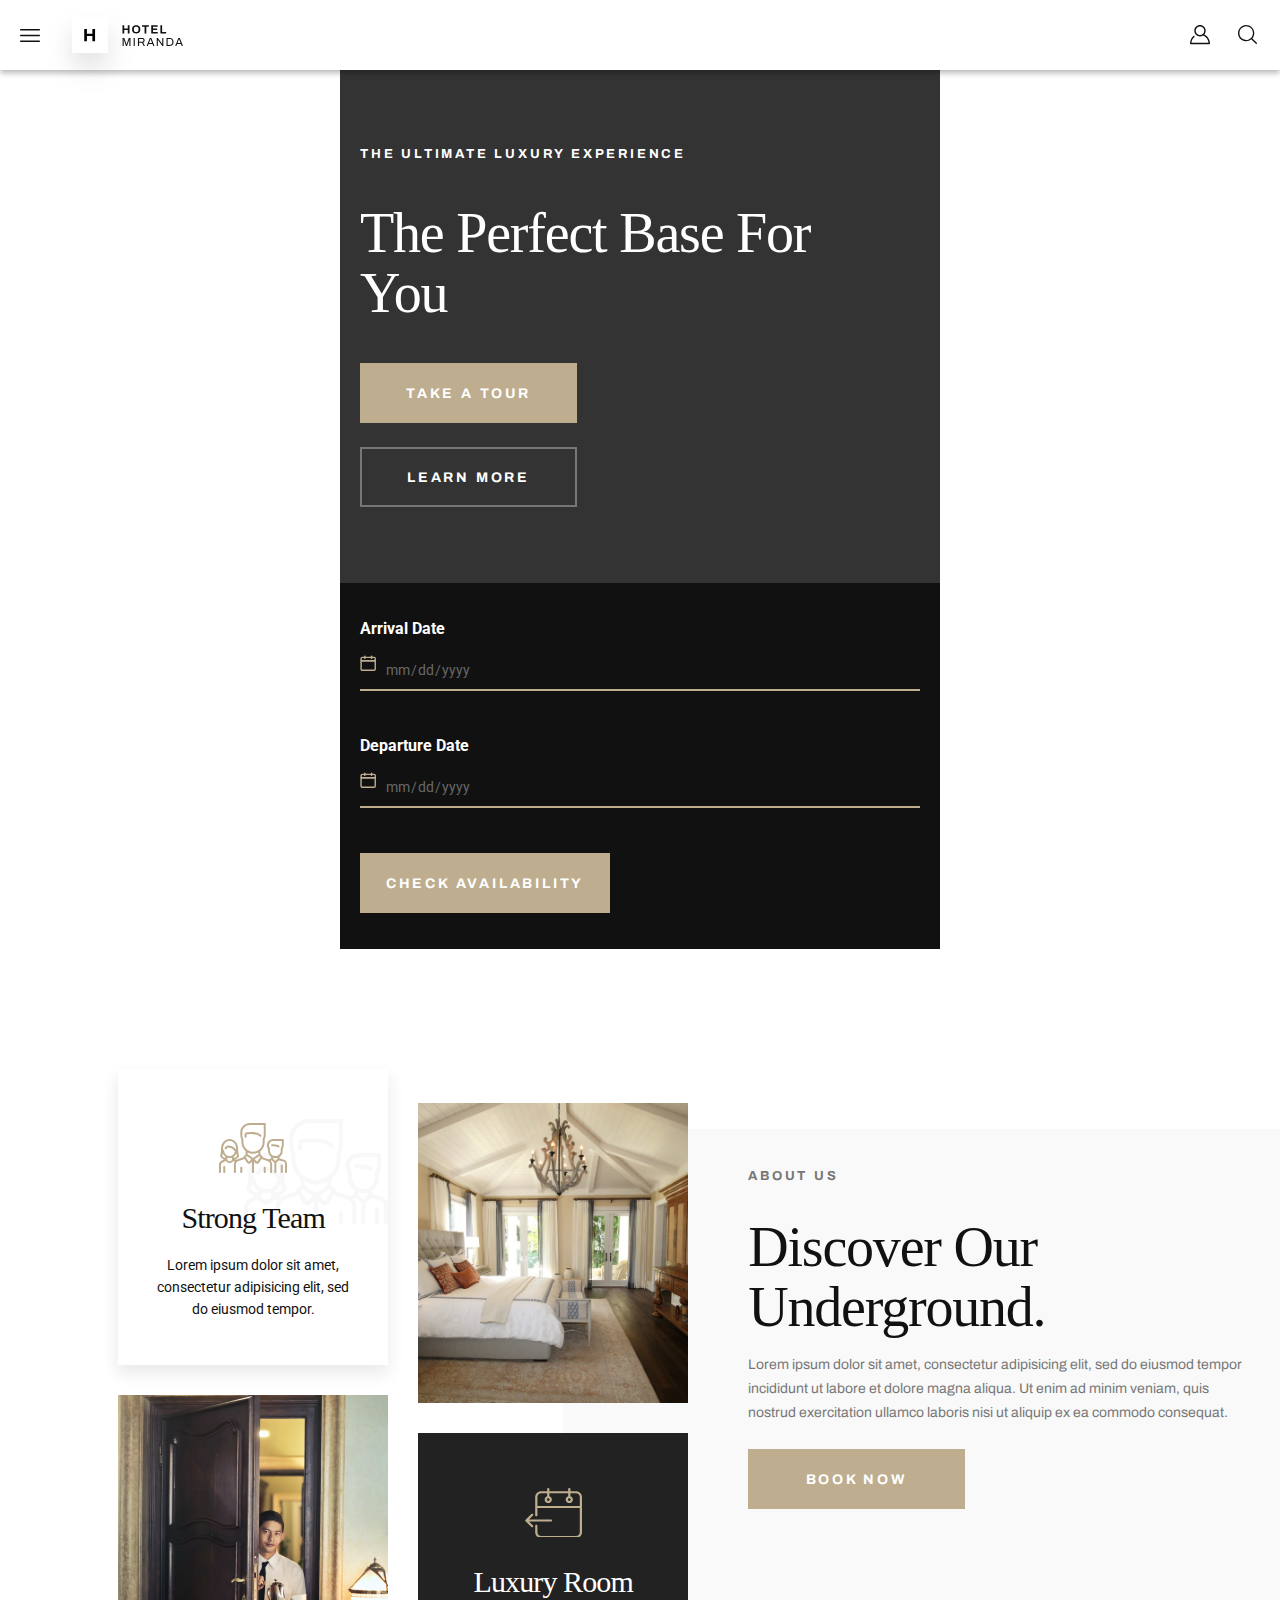
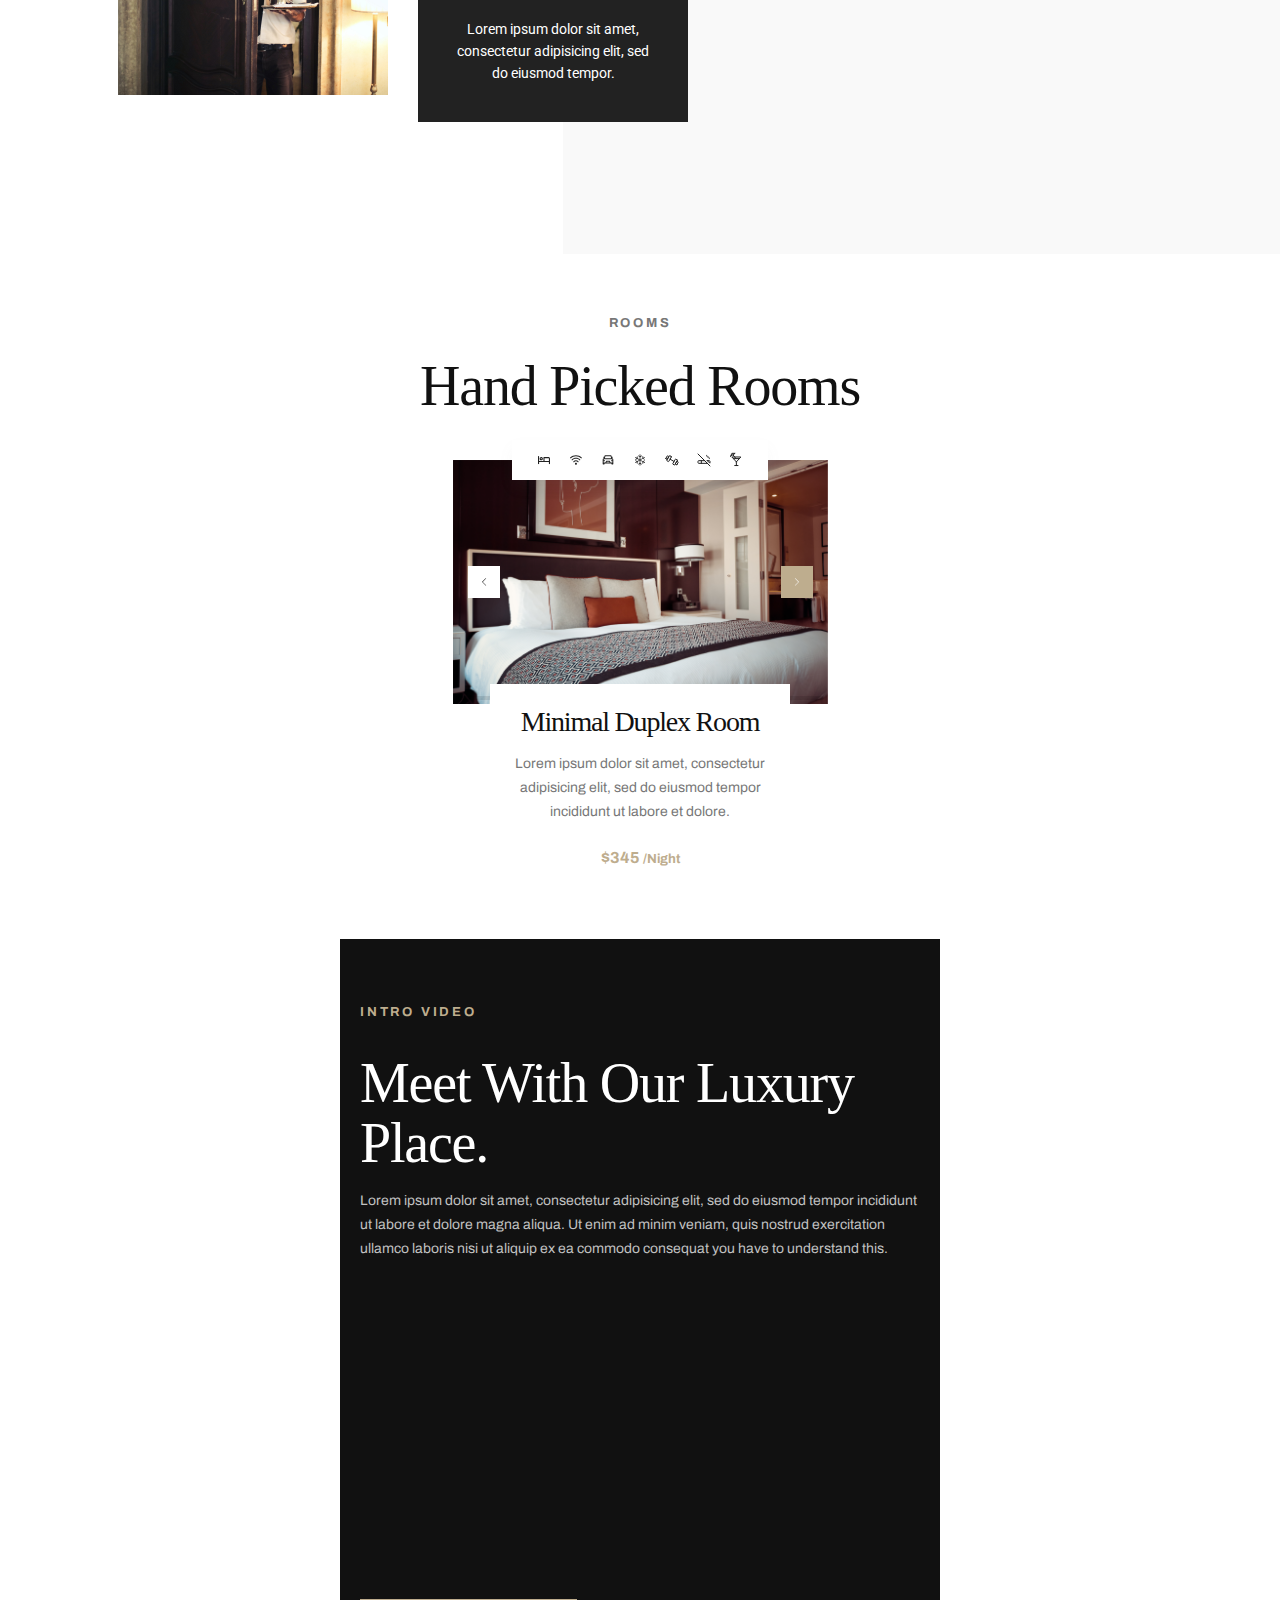
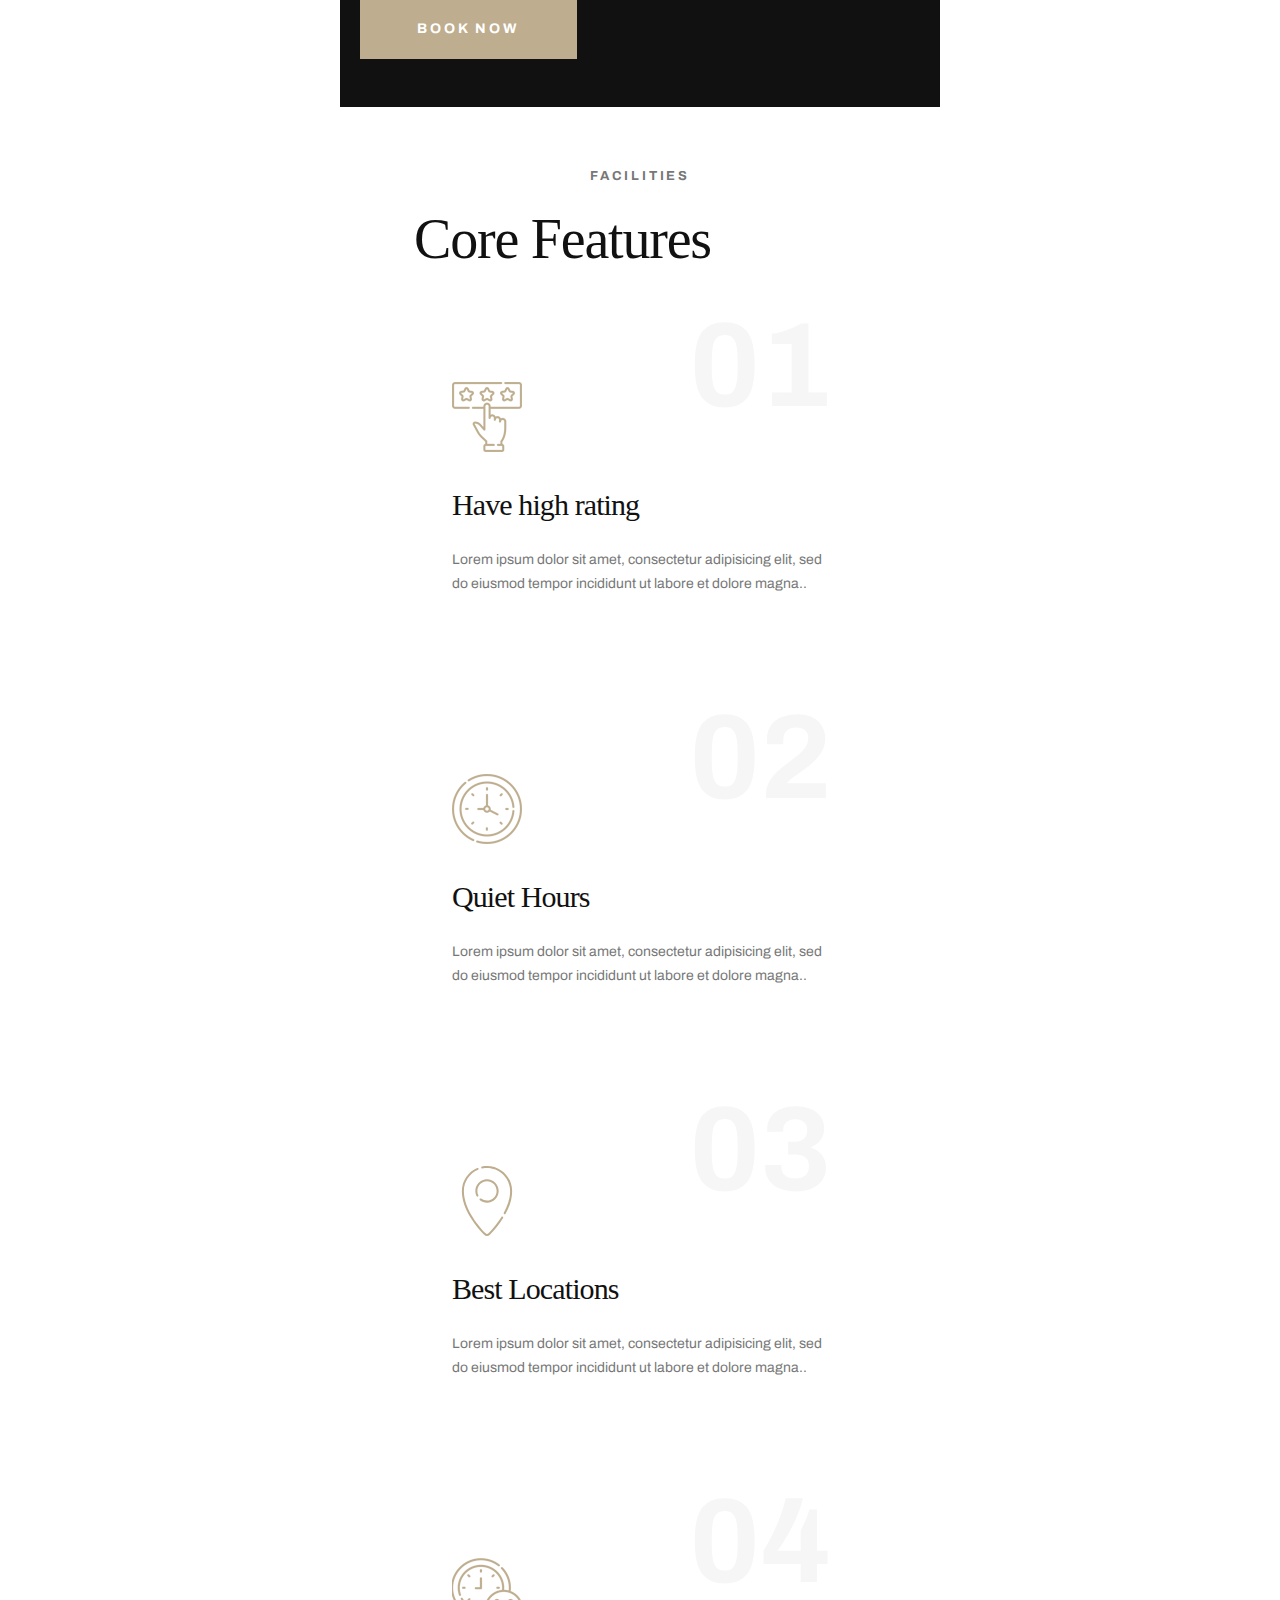
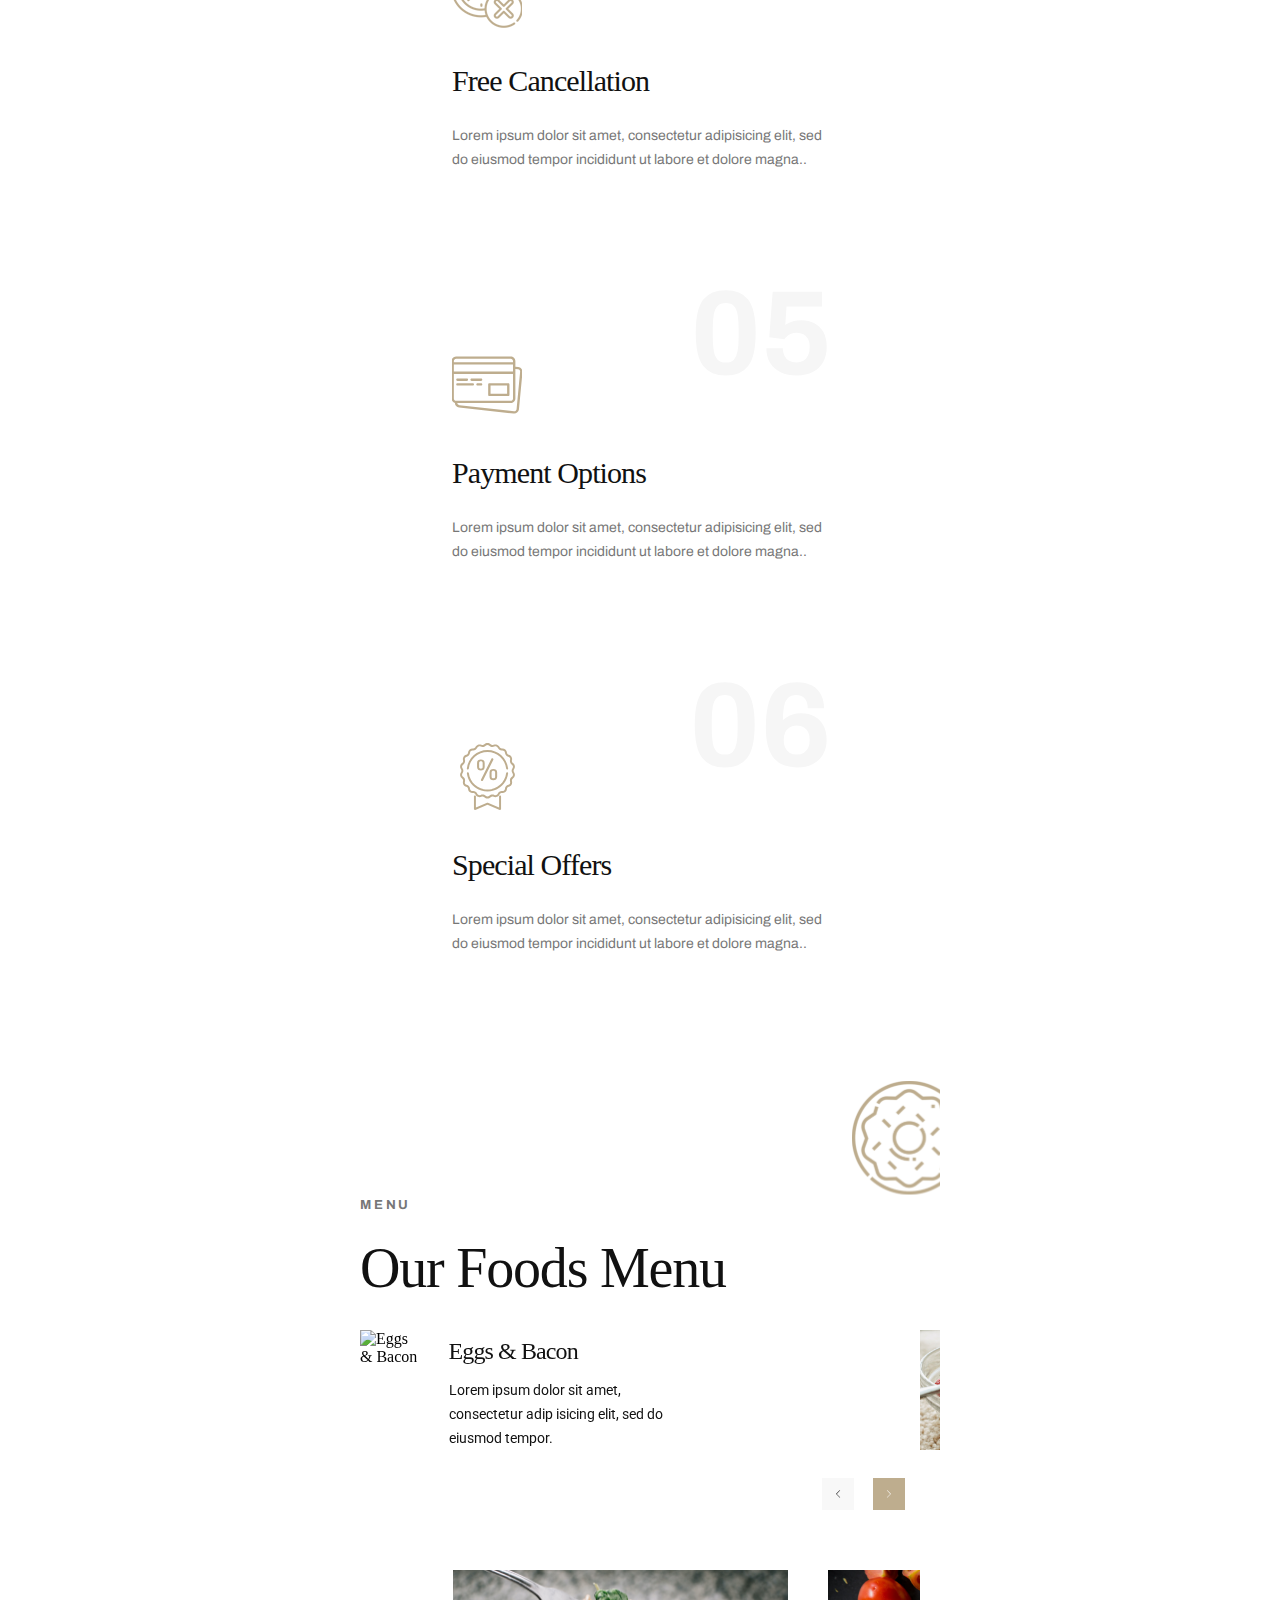
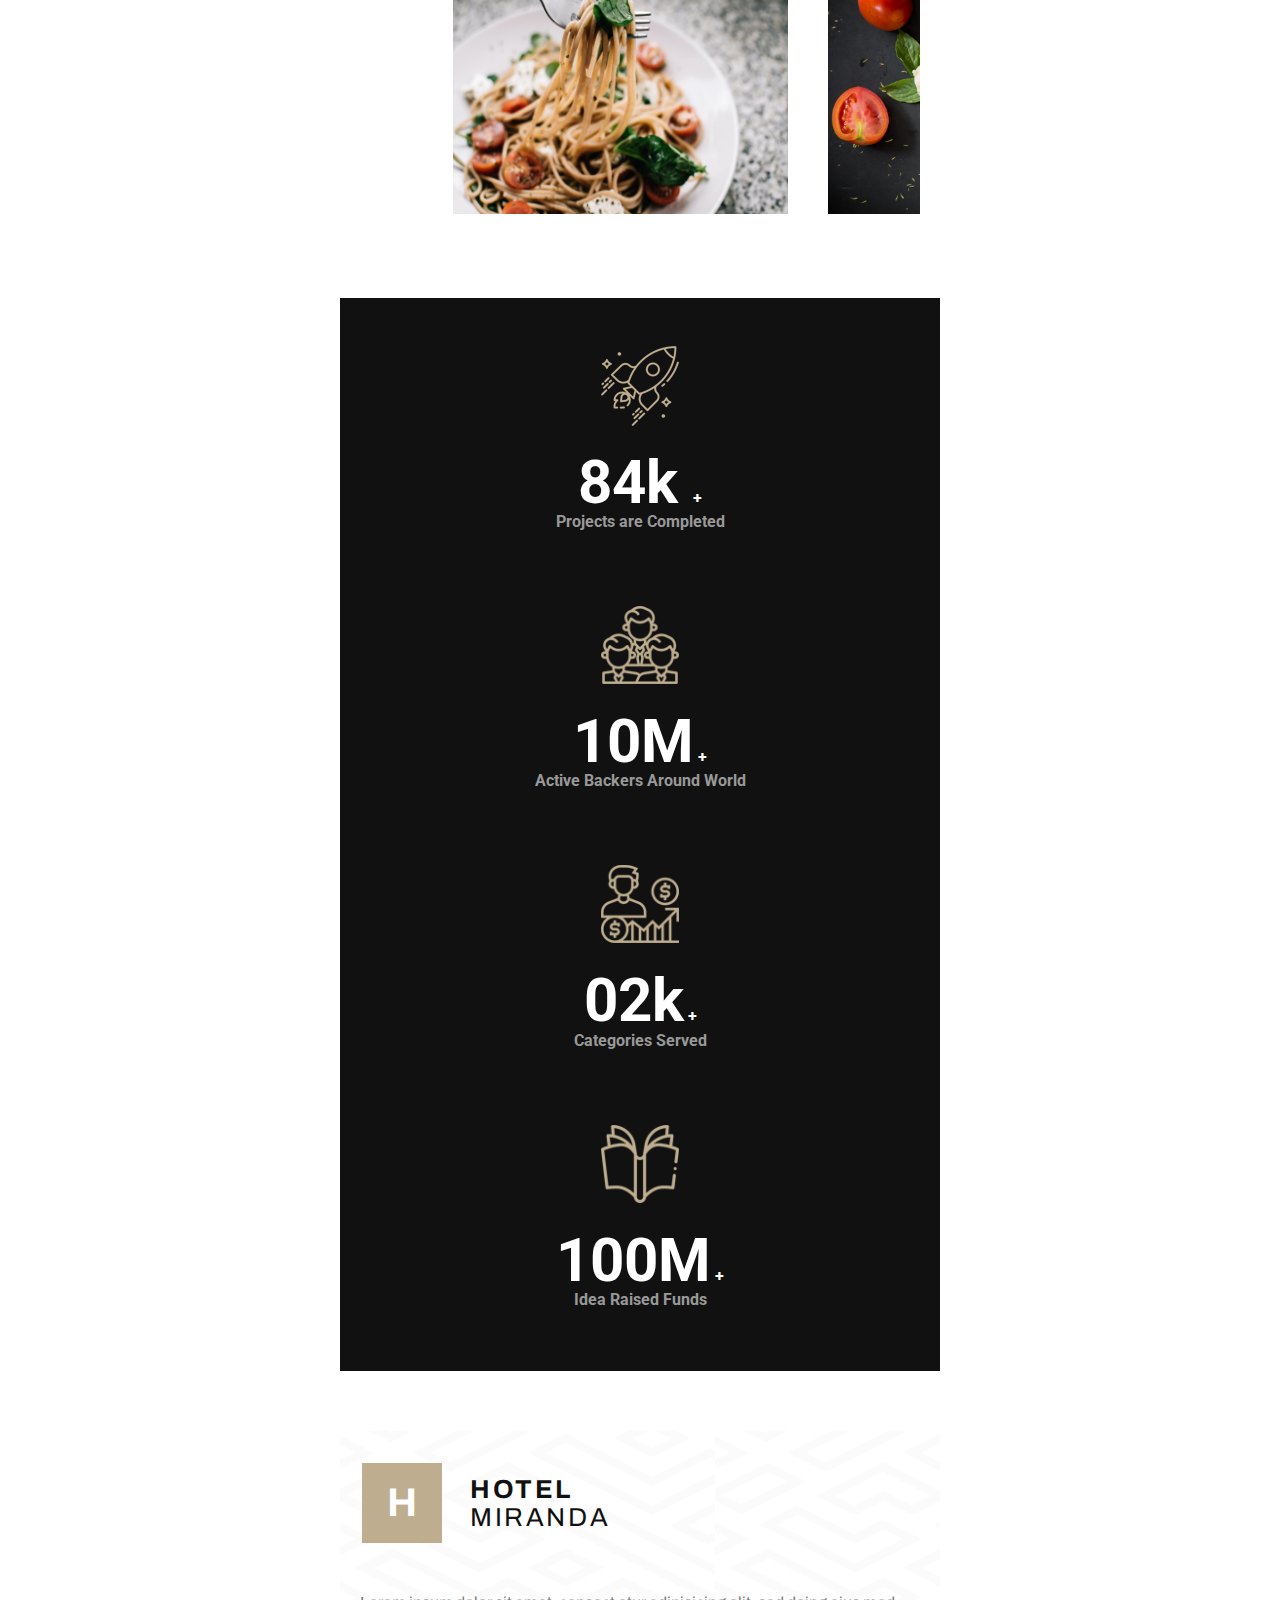
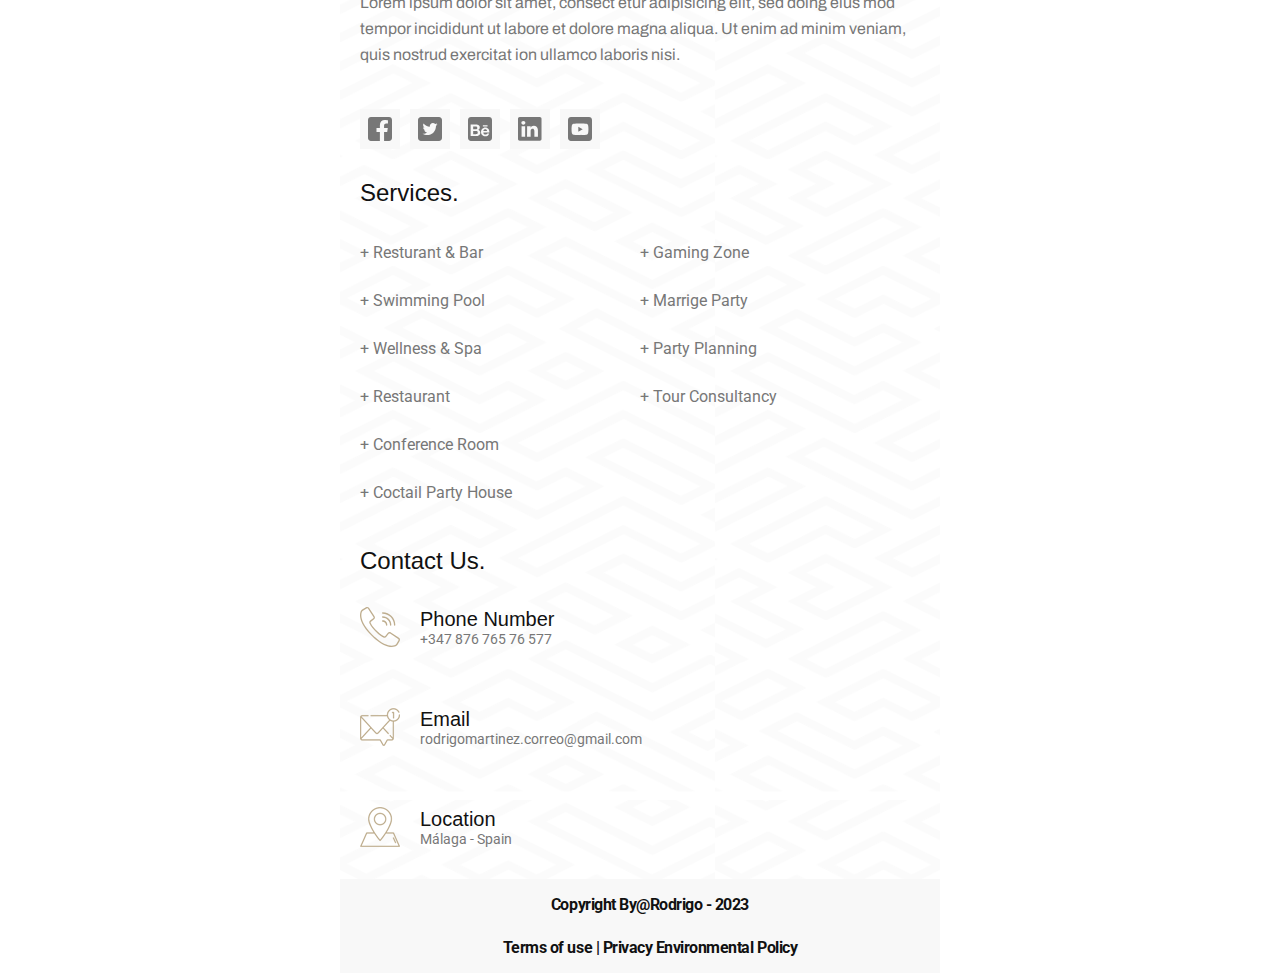
==== index.html @ ce303da8 "restaurent changed to restaurant" ====
<!DOCTYPE html>
<html lang="en">
  <head>
    <meta charset="UTF-8" />
    <meta name="viewport" content="width=device-width, initial-scale=1.0" />
    <title>Hotel Miranda</title>
    <!-- CSS -->
    <link rel="stylesheet" href="./resources/css/styles.css" />
    <!-- Google Fonts -->
    <link rel="preconnect" href="https://fonts.googleapis.com" />
    <link rel="preconnect" href="https://fonts.gstatic.com" crossorigin />
    <link
      href="https://fonts.googleapis.com/css2?family=Archivo:wght@400;600&family=Old+Standard+TT&family=Roboto&display=swap"
      rel="stylesheet"
    />
    <!-- Flickity -->
    <link
      rel="stylesheet"
      href="https://unpkg.com/flickity@2/dist/flickity.min.css"
    />
    <script src="https://unpkg.com/flickity@2/dist/flickity.pkgd.min.js"></script>
    <!-- Swiper -->
    <link
      rel="stylesheet"
      href="https://cdn.jsdelivr.net/npm/swiper@10/swiper-bundle.min.css"
    />
    <script src="https://cdn.jsdelivr.net/npm/swiper@10/swiper-bundle.min.js"></script>
    <!-- Scripts -->
    <script src="./resources/js/script.js" defer></script>
  </head>
  <body>
    <header id="header">
      <div class="header_left">
        <div class="header_menu" id="header_menu"></div>
        <a href="/" class="header_letterhead">
          <div class="header_hotel-logo"></div>
          <div class="header_hotel-name"></div>
        </a>
      </div>
      <div class="header_right">
        <div class="header_member-icon"></div>
        <div class="header_magnifier-icon"></div>
      </div>

      <ul id="navbar" class="navbar">
        <li class="navbar_li">
          <a class="navbar_a" href="./about.html">About Us</a>
        </li>
        <li class="navbar_li"><a class="navbar_a" href="./rooms">Rooms</a></li>
        <li class="navbar_li">
          <a class="navbar_a" href="./offers">Offers</a>
        </li>
        <li class="navbar_li">
          <a class="navbar_a" href="./contact">Contact</a>
        </li>
      </ul>
    </header>
    <!-- Banner Section -->
    <section class="banner">
      <h2 class="banner-subtitle subtitle">THE ULTIMATE LUXURY EXPERIENCE</h2>
      <h1 class="banner-main-title main-title main-title-white">
        The Perfect Base For You
      </h1>
      <div class="banner_button-container">
        <a href="/rooms.html" class="button button_small button_small--gold"
          ><div class="button_text">TAKE A TOUR</div></a
        >
        <a
          href="/about.html"
          class="button button_small button_small--transparent"
          ><div class="button_text">LEARN MORE</div></a
        >
      </div>
    </section>
    <!-- Availability Section -->
    <section class="availability">
      <form action="" class="availability_form">
        <div class="availability_item">
          <label class="label-text" for="arrivalDate">Arrival Date</label>
          <img
            src="./resources/icons/availability/calendar.svg"
            class="calendar-icon"
            alt="calendar-icon"
          />
          <input class="availability_input" id="arrivalDate" type="date" />
        </div>
        <div class="availability_item">
          <label class="label-text" for="departureDate">Departure Date</label>
          <img
            src="./resources/icons/availability/calendar.svg"
            class="calendar-icon"
            alt="calendar-icon"
          />
          <input class="availability_input" id="departureDate" type="date" />
        </div>
        <a href="/rooms.html" class="button button_regular button_regular--gold"
          ><div class="button_text">CHECK AVAILABILITY</div></a
        >
      </form>
    </section>
    <!-- About Section -->
    <section class="about-us">
      <div class="about-us_section-1">
        <h2 class="subtitle about-us-subtitle">About Us</h2>
        <h1 class="main-title main-title-black about-us-title">
          Discover Our Underground.
        </h1>
        <p class="about-us-paragraph">
          Lorem ipsum dolor sit amet, consectetur adipisicing elit, sed do
          eiusmod tempor incididunt ut labore et dolore magna aliqua. Ut enim ad
          minim veniam, quis nostrud exercitation ullamco laboris nisi ut
          aliquip ex ea commodo consequat.
        </p>
        <a href="/rooms.html" class="button button_small button_small--gold"
          ><div class="button_text">BOOK NOW</div>
        </a>
      </div>
      <div class="about-us_section-2">
        <div class="about-us_section-3">
          <div class="about-us_section-3_image">
            <img
              class="about-us_img-team"
              src="./resources/assets/about-us/team.jpg"
              alt=""
            />
          </div>
          <div class="about-us_section-3_content">
            <div class="about-us_icon-team-front"></div>
            <div class="about-us_icon-team-background"></div>
            <h4 class="third-subtitle about-us-third-subtitle">Strong Team</h4>
            <p class="about-us-second-paragraph">
              Lorem ipsum dolor sit amet, consectetur adipisicing elit, sed do
              eiusmod tempor.
            </p>
          </div>
        </div>
        <div class="about-us_section-4">
          <div class="about-us_section-4_image">
            <img
              class="about-us_img-room"
              src="./resources/assets/about-us/luxury.jpg"
              alt=""
            />
          </div>
          <div class="about-us_section-4_content">
            <div class="about-us_icon-calendar"></div>
            <h4 class="third-subtitle about-us-third-subtitle-2">
              Luxury Room
            </h4>
            <p class="about-us-third-paragraph">
              Lorem ipsum dolor sit amet, consectetur adipisicing elit, sed do
              eiusmod tempor.
            </p>
          </div>
        </div>
      </div>
    </section>
    <!-- Rooms Sections -->
    <section class="rooms">
      <h2 class="subtitle rooms-subtitle">ROOMS</h2>
      <h1 class="main-title main-title-black rooms-title">Hand Picked Rooms</h1>
      <div class="room_amenities">
        <img
          src="./resources/icons/rooms/bed.svg"
          alt="bedIcon"
          class="room_amenities_icon"
        />
        <img
          src="./resources/icons/rooms/wifi.svg"
          alt="wifiIcon"
          class="room_amenities_icon"
        />
        <img
          src="./resources/icons/rooms/automobile.svg"
          alt="carIcon"
          class="room_amenities_icon"
        />
        <img
          src="./resources/icons/rooms/air-conditioner.svg"
          alt="acIcon"
          class="room_amenities_icon"
        />
        <img
          src="./resources/icons/rooms/gym.svg"
          alt="gymIcon"
          class="room_amenities_icons"
        />
        <img
          src="./resources/icons/rooms/no-smoking.svg"
          alt="nonsmokeIcon"
          class="room_amenities_icon"
        />
        <img
          src="./resources/icons/rooms/cocktails.svg"
          alt="barIcon"
          class="room_amenities_icon"
        />
      </div>
      <div class="swiper rooms-swiper">
        <div class="swiper-wrapper">
          <div class="swiper-slide">
            <img src="./resources/assets/rooms/room1.jpg" alt="room" />
          </div>
          <div class="swiper-slide">
            <img src="./resources/assets/rooms/room2.jpg" alt="room" />
          </div>
          <div class="swiper-slide">
            <img src="./resources/assets/rooms/room3.jpg" alt="room" />
          </div>
        </div>
        <!-- If we need pagination -->
        <div class="swiper-pagination pagination-swiper"></div>
        <!-- If we need navigation buttons -->
        <div class="swiper-btn-prev"></div>
        <div class="swiper-btn-next"></div>
        <!-- If we need scrollbar -->
        <div class="swiper-scrollbar"></div>
      </div>
      <div class="room-container">
        <div class="room-name">
          <h4 class="third-subtitle room-subtitle">Minimal Duplex Room</h4>
          <p class="room-description">
            Lorem ipsum dolor sit amet, consectetur adipisicing elit, sed do
            eiusmod tempor incididunt ut labore et dolore.
          </p>
          <div class="room-price">
            <span class="room-price"> $345</span>
            <span class="room-price-nigth">/Night</span>
          </div>
        </div>
      </div>
    </section>
    <!-- video Section -->
    <section class="video-section">
      <h2 class="subtitle video-section-subtitle">INTRO VIDEO</h2>
      <h1 class="main-title main-title-white video-section-title">
        Meet With Our Luxury Place.
      </h1>
      <p class="video-section-description">
        Lorem ipsum dolor sit amet, consectetur adipisicing elit, sed do eiusmod
        tempor incididunt ut labore et dolore magna aliqua. Ut enim ad minim
        veniam, quis nostrud exercitation ullamco laboris nisi ut aliquip ex ea
        commodo consequat you have to understand this.
      </p>
      <div class="video-container">
        <iframe
          width="100%"
          height="100%"
          src="https://www.youtube.com/embed/Bu3Doe45lcU?si=_OomfvosXdgaSATd&amp;start=25&end=80;"
          title="YouTube video player"
          frameborder="0"
          allow="accelerometer; autoplay; clipboard-write; encrypted-media; gyroscope; picture-in-picture; web-share"
          allowfullscreen
        ></iframe>
      </div>
      <a href="" class="button button_small button_small--gold"
        ><div class="button_text">BOOK NOW</div></a
      >
    </section>
    <!-- Facilities Section -->
    <section class="facilities">
      <h2 class="subtitle facilities-subtitle">FACILITIES</h2>
      <h1 class="main-title main-title-black">Core Features</h1>
      <div class="carousel" id="carousel--white">
        <div class="carousel-cell feature">
          <div class="feature_icon feature_icon--one"></div>
          <span class="feature_number">01</span>
          <h4 class="third-subtitle feature_title">Have high rating</h4>
          <p class="feature_p">
            Lorem ipsum dolor sit amet, consectetur adipisicing elit, sed do
            eiusmod tempor incididunt ut labore et dolore magna..
          </p>
        </div>
        <div class="carousel-cell feature">
          <div class="feature_icon feature_icon--two"></div>
          <span class="feature_number">02</span>
          <h4 class="third-subtitle feature_title">Quiet Hours</h4>
          <p class="feature_p">
            Lorem ipsum dolor sit amet, consectetur adipisicing elit, sed do
            eiusmod tempor incididunt ut labore et dolore magna..
          </p>
        </div>
        <div class="carousel-cell feature">
          <div class="feature_icon feature_icon--three"></div>
          <span class="feature_number">03</span>
          <h4 class="third-subtitle feature_title">Best Locations</h4>
          <p class="feature_p">
            Lorem ipsum dolor sit amet, consectetur adipisicing elit, sed do
            eiusmod tempor incididunt ut labore et dolore magna..
          </p>
        </div>
        <div class="carousel-cell feature">
          <div class="feature_icon feature_icon--four"></div>
          <span class="feature_number">04</span>
          <h4 class="third-subtitle feature_title">Free Cancellation</h4>
          <p class="feature_p">
            Lorem ipsum dolor sit amet, consectetur adipisicing elit, sed do
            eiusmod tempor incididunt ut labore et dolore magna..
          </p>
        </div>
        <div class="carousel-cell feature">
          <div class="feature_icon feature_icon--five"></div>
          <span class="feature_number">05</span>
          <h4 class="third-subtitle feature_title">Payment Options</h4>
          <p class="feature_p">
            Lorem ipsum dolor sit amet, consectetur adipisicing elit, sed do
            eiusmod tempor incididunt ut labore et dolore magna..
          </p>
        </div>
        <div class="carousel-cell feature">
          <div class="feature_icon feature_icon--six"></div>
          <span class="feature_number">06</span>
          <h4 class="third-subtitle feature_title">Special Offers</h4>
          <p class="feature_p">
            Lorem ipsum dolor sit amet, consectetur adipisicing elit, sed do
            eiusmod tempor incididunt ut labore et dolore magna..
          </p>
        </div>
      </div>
    </section>
    <section class="menu">
      <div class="menu-swiper-container">
        <img src="./resources/icons/menu/donnut.svg" alt="" class="menu-icon" />
        <h2 class="subtitle menu-subtitle">MENU</h2>
        <h1 class="main-title main-title-black menu-title">Our Foods Menu</h1>
        <!-- Slider main container -->
        <div class="menu-swiper">
          <!-- Additional required wrapper -->
          <div class="swiper-wrapper">
            <!-- Slides -->
            <div class="swiper-slide">
              <div class="menu-container">
                <img
                  style="height: 120px; width: 120px; object-fit: cover"
                  src="./resources/assets/menu/Eggs & Bacon.jpg"
                  alt="Eggs & Bacon"
                />
                <div>
                  <h2 class="third-subtitle menu-food-title">Eggs & Bacon</h2>
                  <p class="menu-food-paragraph">
                    Lorem ipsum dolor sit amet, consectetur adip isicing elit,
                    sed do eiusmod tempor.
                  </p>
                </div>
              </div>
            </div>
            <div class="swiper-slide">
              <div class="menu-container">
                <img
                  style="height: 120px; width: 120px; object-fit: cover"
                  src="./resources/assets/menu/Fruit Parfait.jpg"
                  alt="Fruit Parfait"
                />
                <div>
                  <h2 class="third-subtitle menu-food-title">Fruit Parfait</h2>
                  <p class="menu-food-paragraph">
                    Lorem ipsum dolor sit amet, consectetur adip isicing elit,
                    sed do eiusmod tempor.
                  </p>
                </div>
              </div>
            </div>
            <div class="swiper-slide">
              <div class="menu-container">
                <img
                  style="height: 120px; width: 120px; object-fit: cover"
                  src="./resources/assets/menu/Tea or Coffee.jpg"
                  alt="Tea or Coffee"
                />
                <div>
                  <h2 class="third-subtitle menu-food-title">Tea or Coffee</h2>
                  <p class="menu-food-paragraph">
                    Lorem ipsum dolor sit amet, consectetur adip isicing elit,
                    sed do eiusmod tempor.
                  </p>
                </div>
              </div>
            </div>
            <div class="swiper-slide">
              <div class="menu-container">
                <img
                  style="height: 120px; width: 120px; object-fit: cover"
                  src="./resources/assets/menu/Marmalade Selection.jpg"
                  alt="Marmalade Selection"
                />
                <div style="display: flexbox; flex-wrap: wrap">
                  <h2 class="third-subtitle menu-food-title">
                    Marmalade Selection
                  </h2>
                  <p class="menu-food-paragraph">
                    Lorem ipsum dolor sit amet, consectetur adip isicing elit,
                    sed do eiusmod tempor.
                  </p>
                </div>
              </div>
            </div>
            <div class="swiper-slide">
              <div class="menu-container">
                <img
                  style="height: 120px; width: 120px; object-fit: cover"
                  src="./resources/assets/menu/Chia Oatmeal.jpg"
                  alt="Chia Oatmeal"
                />
                <div>
                  <h2 class="third-subtitle menu-food-title">Chia Oatmeal</h2>
                  <p class="menu-food-paragraph">
                    Lorem ipsum dolor sit amet, consectetur adip isicing elit,
                    sed do eiusmod tempor.
                  </p>
                </div>
              </div>
            </div>
            <div class="swiper-slide">
              <div class="menu-container">
                <img
                  style="height: 120px; width: 120px; object-fit: cover"
                  src="./resources/assets/menu/Cheese Plate.jpg"
                  alt="Cheese Plate"
                />
                <div>
                  <h2 class="third-subtitle menu-food-title">Cheese Plate</h2>
                  <p class="menu-food-paragraph">
                    Lorem ipsum dolor sit amet, consectetur adip isicing elit,
                    sed do eiusmod tempor.
                  </p>
                </div>
              </div>
            </div>
          </div>

          <!-- If we need navigation buttons -->
          <div class="menu-swiper-btn-prev"></div>
          <div class="menu-swiper-btn-next"></div>
        </div>
      </div>
      <div class="food-swiper">
        <div class="food-images-swiper">
          <!-- Additional required wrapper -->
          <div class="swiper-wrapper">
            <!-- Slides -->
            <div class="swiper-slide">
              <div class="menu-container menu-first">
                <img src="./resources/assets/menu/food1.jpg" alt="spaguetti" />
              </div>
            </div>
            <div class="swiper-slide">
              <img src="./resources/assets/menu/food2.jpg" alt="spaguetti" />
            </div>
            <div class="swiper-slide">
              <img src="./resources/assets/menu/food3.jpg" alt="spaguetti" />
            </div>
            <div class="swiper-slide">
              <img src="./resources/assets/menu/food4.jpg" alt="spaguetti" />
            </div>
            <div class="swiper-slide">
              <img src="./resources/assets/menu/food5.jpg" alt="spaguetti" />
            </div>
            <div class="swiper-slide">
              <img src="./resources/assets/menu/food6.jpg" alt="spaguetti" />
            </div>
          </div>

          <!-- If we need pagination -->
          <div class="food-swiper-pagination" id="food-swiper-pagination"></div>
        </div>
      </div>
    </section>
    <section class="stats-section">
      <div class="stats">
        <div class="stats-container">
          <img
            class="stats-icon"
            src="./resources/icons/stats/icon 5.svg"
            alt=""
          />
          <div>
            <span class="stats-number">84k </span>
            <span class="stats-plus">+</span>
          </div>
          <p class="stats-paragraph">Projects are Completed</p>
        </div>

        <div class="stats-container">
          <img
            class="stats-icon"
            src="./resources/icons/stats/icon 6.svg"
            alt=""
          />
          <div>
            <span class="stats-number">10M</span>
            <span class="stats-plus">+</span>
          </div>
          <p class="stats-paragraph">Active Backers Around World</p>
        </div>
        <div class="stats-container">
          <img
            class="stats-icon"
            src="./resources/icons/stats/icon 7.svg"
            alt=""
          />
          <div>
            <span class="stats-number">02k</span>
            <span class="stats-plus">+</span>
          </div>
          <p class="stats-paragraph">Categories Served</p>
        </div>
        <div class="stats-container">
          <img
            class="stats-icon"
            src="./resources/icons/stats/icon 8.svg"
            alt=""
          />
          <div>
            <span class="stats-number">100M</span>
            <span class="stats-plus">+</span>
          </div>
          <p class="stats-paragraph">Idea Raised Funds</p>
        </div>
      </div>
    </section>
    <section class="footer">
      <div class="footer-content">
        <div class="footer-letterhead">H</div>
        <h2 class="footer-letterhead-text"><span>HOTEL </span>MIRANDA</h2>
        <p class="footer-paragraph">
          Lorem ipsum dolor sit amet, consect etur adipisicing elit, sed doing
          eius mod tempor incididunt ut labore et dolore magna aliqua. Ut enim
          ad minim veniam, quis nostrud exercitat ion ullamco laboris nisi.
        </p>
        <div class="footer-socials">
          <a href="" class="footer-socials-facebook"></a>
          <a href="" class="footer-socials-twitter"></a>
          <a href="" class="footer-socials-behace"></a>
          <a href="" class="footer-socials-linkedin"></a>
          <a href="" class="footer-socials-youtube"></a>
        </div>
        <h4 class="footer-subtitle">Services.</h4>
        <div class="footer-services">
          <ul>
            <li>+ Resturant & Bar</li>
            <li>+ Swimming Pool</li>
            <li>+ Wellness & Spa</li>
            <li>+ Restaurant</li>
            <li>+ Conference Room</li>
            <li>+ Coctail Party House</li>
          </ul>
          <ul>
            <li>+ Gaming Zone</li>
            <li>+ Marrige Party</li>
            <li>+ Party Planning</li>
            <li>+ Tour Consultancy</li>
          </ul>
        </div>
        <h4 class="footer-subtitle footer-subtitle-contact">Contact Us.</h4>
        <div class="footer-contact-data">
          <div class="footer-contact">
            <img
              class="footer-contact-icons"
              src="./resources/icons/footer/telephone.svg"
              alt=""
            />
            <div>
              <h4 class="footer-contact-title">Phone Number</h4>
              <p class="footer-contact-subtitle">+347 876 765 76 577</p>
            </div>
          </div>
          <div class="footer-contact">
            <img
              class="footer-contact-icons"
              src="./resources/icons/footer/email.svg"
              alt=""
            />
            <div>
              <h4 class="footer-contact-title">Email</h4>
              <p class="footer-contact-subtitle">
                rodrigomartinez.correo@gmail.com
              </p>
            </div>
          </div>
          <div class="footer-contact">
            <img
              class="footer-contact-icons"
              src="./resources/icons/footer/location.svg"
              alt=""
            />
            <div>
              <h4 class="footer-contact-title">Location</h4>
              <p class="footer-contact-subtitle">Málaga - Spain</p>
            </div>
          </div>
        </div>
      </div>
      <div class="footer-end">
        <p class="footer-end-copyright">Copyright By@Rodrigo - 2023</p>
        <p>Terms of use | Privacy Environmental Policy</p>
      </div>
    </section>
    <script src="./resources/js/swiper.js" type="module"></script>
  </body>
</html>
---- resources/css/styles.css ----
@charset "UTF-8";
/*----------background colors----------*/
/*---------font family----------*/
/*----------text colors, familys and sizes----------*/
/*---------colors----------*/
.swiper {
  top: -20px;
  width: 100%;
  max-width: 375px;
  height: 244px;
}

.feature-swiper {
  width: 100%;
  max-width: 375px;
  height: 244px;
}

.swiper-slide img {
  width: 100%; /* Imágenes se ajustan al ancho del contenedor */
  height: 100%; /* Imágenes se ajustan a la altura del contenedor */
}

.swiper-btn-prev {
  position: absolute;
  top: 106px;
  margin-left: 15px;
  width: 32px;
  height: 32px;
  background-repeat: no-repeat;
  background-position: center;
  background-color: #fff;
  background-image: url("../icons/swiper/arrow_left .svg");
  z-index: 1;
}

.swiper-btn-next {
  position: absolute;
  top: 106px;
  right: 0px;
  margin-right: 15px;
  width: 32px;
  height: 32px;
  background-repeat: no-repeat;
  background-position: center;
  background-color: #bead8e;
  background-image: url("../icons/swiper/arrow_rigth.svg");
  z-index: 1;
}

.carousel {
  background-color: #fff;
}
.carousel--dark {
  margin-top: 24px;
  background-color: #292929;
}

.carousel-cell {
  width: 100%;
  margin-top: 32px;
}

.flickity-button {
  display: none;
  background: transparent;
}

/* position dots in carousel
.flickity-page-dots {
  bottom: -20px !important;
} */
/* white circles */
.flickity-page-dots .dot {
  width: 7px !important;
  height: 7px !important;
  opacity: 1;
  background: transparent;
}

/* fill-in selected dot */
.flickity-page-dots .dot.is-selected {
  background: #bead8e;
}

.menu-swiper-btn-prev {
  position: absolute;
  bottom: -60px;
  right: 66px;
  width: 32px;
  height: 32px;
  background-repeat: no-repeat;
  background-position: center;
  background-color: #f8f8f8;
  background-image: url("../icons/swiper/arrow_left .svg");
  z-index: 1;
}

.menu-swiper-btn-next {
  position: absolute;
  bottom: -60px;
  right: 0px;
  margin-right: 15px;
  width: 32px;
  height: 32px;
  background-repeat: no-repeat;
  background-position: center;
  background-color: #bead8e;
  background-image: url("../icons/swiper/arrow_rigth.svg");
  z-index: 1;
}

.food-images-swiper {
  position: relative;
  max-width: 375px;
  margin: 0 auto;
}

.food-swiper {
  position: relative;
  margin: 120px auto 0px;
  overflow: hidden;
}
.food-swiper .swiper-slide img {
  width: 100%; /* Imágenes se ajustan al ancho del contenedor */
  height: 244px; /* Imágenes se ajustan a la altura del contenedor */
  max-width: 375px;
}
.food-swiper-pagination {
  margin: 0 auto;
  padding-top: 20px;
  text-align: center;
}
.food-swiper .swiper-pagination-bullet-active {
  background-color: #bead8e;
}

.facts-swiper {
  position: relative;
  margin: 0px auto;
  overflow: hidden;
}
.facts-swiper .swiper-slide img {
  width: 100%; /* Imágenes se ajustan al ancho del contenedor */
  height: 244px; /* Imágenes se ajustan a la altura del contenedor */
  max-width: 375px;
}
.facts-swiper-pagination {
  margin: 0 auto;
  padding-top: 20px;
  text-align: center;
}
.facts-swiper .swiper-pagination-bullet-active {
  background-color: #bead8e;
}

html,
* {
  color: inherit;
  text-decoration: none;
  box-sizing: border-box;
  margin: 0;
  padding: 0;
  list-style: none;
}

body {
  min-width: 320px;
}

.main-title {
  font-family: Old Standard TT;
  font-size: 56px;
  font-style: normal;
  font-weight: 400;
  line-height: 60px;
  letter-spacing: -1.2px;
}
.main-title-white {
  color: #fff;
}
.main-title-black {
  color: #111111;
}

.subtitle {
  font-family: Archivo;
  color: #fff;
  font-size: 13px;
  text-transform: uppercase;
  font-weight: 700;
  line-height: 18px;
  letter-spacing: 2.8px;
}

.second-subtitle {
  text-transform: capitalize;
  font-family: var(--old-font);
  font-size: 56px;
  line-height: 60px;
  letter-spacing: -1.2px;
}

.third-subtitle {
  font-family: Old Standard TT;
  color: #111111;
  font-size: 30px;
  font-weight: 400;
  line-height: 30px;
  letter-spacing: -0.9px;
}

input[type=date]::-webkit-calendar-picker-indicator {
  width: 100%;
  height: 100%;
  position: absolute;
  top: 0;
  left: 0;
  color: transparent;
  background: 0 0;
  margin: 0;
  opacity: 0;
  pointer-events: auto;
}

.button {
  display: flex;
  align-items: center;
  justify-content: center;
  flex-shrink: 0;
  height: 60px;
}
.button_small {
  width: 217px;
}
.button_small--gold {
  background-color: #bead8e;
}
.button_small--transparent {
  border: 2px solid rgba(255, 255, 255, 0.33);
}
.button_regular {
  width: 250px;
}
.button_regular--gold {
  background-color: #bead8e;
}
.button_regular--transparent {
  border: 2px solid rgba(255, 255, 255, 0.33);
}
.button_big {
  width: 290px;
}
.button_big--gold {
  background-color: #bead8e;
}
.button_big--transparent {
  border: 2px solid rgba(255, 255, 255, 0.33);
}
.button_text {
  font-family: Archivo;
  color: #fff;
  font-size: 14px;
  font-style: normal;
  font-weight: 700;
  line-height: normal;
  letter-spacing: 2.8px;
  text-transform: uppercase;
}

.breadcrumb {
  font-family: Archivo, sans-serif;
  width: fit-content;
  background-color: #fff;
  color: #111111;
  font-size: 16px;
  font-weight: 700;
  line-height: 17px;
  letter-spacing: -0.5px;
  padding: 16px 24px;
  position: absolute;
  right: 20px;
  bottom: 0;
}
.breadcrumb_a {
  display: inline;
}
.breadcrumb_line {
  margin: 0 10px;
}
.breadcrumb_current {
  color: #bead8e;
}

@media only screen and (min-width: 1200px) {
  .breadcrumb {
    right: 300px;
  }
}
.room_amenities {
  position: relative;
  display: flex;
  padding: 0 24px;
  margin: 24px auto 0;
  gap: 16px;
  align-items: center;
  width: fit-content;
  max-width: 300px;
  min-height: 40px;
  background: #fff;
  box-shadow: 0px 8px 16px 0px rgba(138, 138, 138, 0.05);
  z-index: 2;
}

._icon {
  width: 16px;
  height: 16px;
}

.amenities {
  margin: 0 auto;
  max-width: 600px;
  padding: 0px 20px;
}
.amenities_container {
  display: flex;
  width: 100%;
  flex-wrap: wrap;
}
.amenities_container_item {
  display: flex;
  flex-direction: column;
  align-items: center;
  justify-content: center;
  gap: 12px;
  height: 158px;
  width: 158px;
}
.amenities_container_item-breakfast {
  height: 58px;
  width: 50px;
}
.amenities_container_item-pickup {
  padding-top: 10px;
  height: 58px;
  width: 50px;
  color: #bead8e;
}
.amenities_container_item-guide {
  height: 58px;
  width: 50px;
}
.amenities_container_item-bbq {
  height: 58px;
  width: 50px;
}
.amenities_container_item-luxury {
  height: 58px;
  width: 50px;
}
.amenities_container_item-text {
  color: #111111;
  text-align: center;
  font-family: Archivo, sans-serif;
  font-size: 12px;
  font-style: normal;
  font-weight: 700;
  line-height: 14px;
  letter-spacing: 2.4px;
}
.amenities_container_item:hover {
  background-color: #bead8e;
}
.amenities_container_item:hover .amenities_container_item-breakfast {
  filter: brightness(100);
}
.amenities_container_item:hover .amenities_container_item-pickup {
  padding-top: 10px;
  filter: brightness(100);
}
.amenities_container_item:hover .amenities_container_item-guide {
  filter: brightness(100);
}
.amenities_container_item:hover .amenities_container_item-luxury {
  filter: brightness(100);
}
.amenities_container_item:hover .amenities_container_item-text {
  color: #fff;
}

.bbq--off {
  display: none;
}

@media only screen and (max-width: 360px) {
  .amenities_container_item {
    height: 140px;
    width: 140px;
  }
}
@media only screen and (min-width: 1000px) {
  .bbq--off {
    display: flex;
  }
}
header {
  position: fixed;
  display: flex;
  align-items: center;
  width: 100%;
  height: 70px;
  flex-shrink: 0;
  background: #fff;
  box-shadow: 0px 3px 6px 0px rgba(0, 0, 0, 0.29);
  justify-content: space-between;
  flex-flow: row nowrap;
  z-index: 5;
}

.header_left {
  display: flex;
  align-items: center;
  flex-flow: row nowrap;
  gap: 32px;
}

.header_right {
  display: flex;
  align-items: center;
  flex-flow: row nowrap;
  gap: 24px;
}

.header_letterhead {
  display: flex;
  align-items: center;
  gap: 14px;
}

.header_hotel-logo {
  width: 36px;
  height: 36px;
  background-image: url("../icons/header/H.svg");
  background-repeat: no-repeat;
  background-position: center;
  box-shadow: 0px 14px 24px rgba(139, 139, 139, 0.25);
}

.header_hotel-name {
  width: 61px;
  height: 21px;
  background-image: url("../icons/header/HotelMiranda.svg");
}

.header_menu {
  width: 20px;
  height: 13px;
  margin-left: 20px;
  background-image: url("../icons/header/header-menu.svg");
  background-repeat: no-repeat;
  background-size: cover;
  cursor: pointer;
}
.header_menu--active {
  margin-left: 24.45px;
  width: 15.56px;
  height: 15.56px;
  background-image: url("../icons/header/header-x-icon.svg");
  background-repeat: no-repeat;
  background-size: cover;
  cursor: pointer;
}

.header_magnifier-icon {
  width: 24px;
  height: 24px;
  margin-right: 20px;
  background-image: url("../icons/header/header-search-magnifier.svg");
  background-repeat: no-repeat;
  background-size: cover;
  cursor: pointer;
}

.header_member-icon {
  width: 24px;
  height: 24px;
  background-image: url("../icons/header/header-member.svg");
  background-repeat: no-repeat;
  background-size: cover;
  cursor: pointer;
}

.navbar {
  background-color: #fff;
  width: 100%;
  position: absolute;
  box-shadow: inset 0px 4px 4px 0px rgba(0, 0, 0, 0.29);
  top: 70px;
  display: none;
  list-style-type: none;
  padding-left: 21px;
  padding-top: 32px;
}
.navbar--active {
  display: block;
}

.navbar_li {
  margin-bottom: 24px;
}

.navbar_a {
  font-family: Archivo;
  color: #111;
  font-size: 16px;
  font-style: normal;
  font-weight: 600;
  line-height: normal;
  text-decoration: none;
}

.banner {
  margin: 0 auto;
  max-width: 600px;
  position: relative;
  top: 70px;
  padding-left: 20px;
  padding-bottom: 76px;
  background-color: #333;
}

.banner-subtitle {
  padding: 75px 118px 40px 0px;
}

.banner-main-title {
  padding: 0px 41px 40px 0px;
}

.banner_button-container {
  display: flex;
  flex-flow: column;
  gap: 24px;
}

.availability {
  max-width: 600px;
  margin: 70px auto 0px;
  padding: 36px 20px;
  background: #111111;
}

.availability_form {
  display: inline-flex;
  flex-direction: column;
  width: 100%;
}

.availability_item {
  display: inline-flex;
  flex-direction: column;
  justify-content: center;
  align-items: flex-start;
  gap: 23px;
  margin-bottom: 30px;
}

.calendar-icon {
  position: absolute;
  width: 16px;
}

.label-text {
  font-family: Roboto;
  color: #fff;
  font-size: 16px;
  font-style: normal;
  font-weight: 700;
  line-height: normal;
}

.availability_input {
  font-family: Roboto;
  color: #686868;
  font-size: 14px;
  font-style: normal;
  font-weight: 400;
  line-height: normal;
  position: relative;
  width: 100%;
  padding-bottom: 10px;
  padding-left: 25px;
  background-color: transparent;
  top: 0px;
  left: 0px;
  margin-bottom: 15px;
  border: none;
  border-bottom: 2px solid #bead8e;
}

.about-us {
  display: flex;
  flex-direction: column;
}

.about-us_section-1 {
  padding: 0 20px 175px 20px;
  margin-top: 60px;
  background-color: #f9f9f9;
}

.about-us-subtitle {
  padding-top: 38px;
  margin-bottom: 32px;
  color: #777777;
}

.about-us-paragraph {
  margin-top: 16px;
  color: #777777;
  font-family: Archivo, sans-serif;
  font-size: 14px;
  font-style: normal;
  font-weight: 400;
  line-height: 24px;
  margin-bottom: 24px;
}

.about-us_section-2 {
  margin-top: -115px;
}

.about-us_section-3 {
  background: #fff;
  width: 270px;
  margin: 0 auto 45px;
}

.about-us_img-team {
  margin: 0 auto;
  object-fit: cover;
  width: 270px;
  height: 300px;
}

.about-us_section-3_content {
  position: relative;
  padding: 54px 0 45px;
  box-shadow: 0px 8px 16px 0px rgba(34, 34, 34, 0.1);
}

.about-us_icon-team-front {
  position: relative;
  margin: 0 auto 29.5px;
  background-image: url("../icons/about/team-front.svg");
  width: 68px;
  height: 50px;
  z-index: 1;
}

.about-us_icon-team-background {
  position: absolute;
  top: 50px;
  right: 0px;
  background-image: url("../icons/about/team-background.svg");
  width: 144px;
  height: 106px;
  z-index: 0;
}

.about-us-third-subtitle {
  position: relative;
  text-align: center;
}

.about-us-second-paragraph {
  color: #111111;
  text-align: center;
  font-family: Roboto, serif;
  font-size: 14px;
  font-style: normal;
  font-weight: 400;
  line-height: 22px;
  margin: 21px 0 0 0;
  padding: 0 35px;
}

.about-us_section-4 {
  width: 270px;
  margin: 0 auto;
}

.about-us_section-4_content {
  padding: 54px 0 38px;
  background: #222222;
}

.about-us_img-room {
  position: relative;
  top: 4px;
  margin: 0 auto;
  object-fit: cover;
  width: 270px;
  height: 300px;
}

.about-us_icon-calendar {
  margin: 0 auto 29.5px;
  background-image: url("../icons/about/calendar-about.svg");
  width: 57px;
  height: 50px;
  z-index: 1;
}

.about-us-third-subtitle-2 {
  position: relative;
  text-align: center;
  color: #fff;
}

.about-us-third-paragraph {
  position: relative;
  color: #fff;
  text-align: center;
  font-family: Roboto, serif;
  font-size: 14px;
  font-style: normal;
  font-weight: 400;
  line-height: 22px;
  padding: 0 35px;
  margin: 21px 0 0 0;
}

@media only screen and (max-width: 360px) {
  .about-us-title {
    font-size: 50px;
  }
}
@media only screen and (min-width: 1000px) {
  .about-us {
    margin-top: 120px;
    display: flex;
    flex-direction: row-reverse;
    min-height: 780px;
  }
  .about-us_section-1 {
    padding-left: 185px;
    width: 56%;
  }
  .about-us_section-2 {
    margin: 0;
    display: flex;
    gap: 30px;
    flex-direction: row;
  }
  .about-us_section-3 {
    position: relative;
    display: flex;
    gap: 30px;
    flex-direction: column-reverse;
    margin-bottom: 155px;
  }
  .about-us_section-4 {
    position: relative;
    display: flex;
    gap: 30px;
    flex-direction: column;
    margin-right: -125px;
    top: 30px;
  }
}
.about {
  margin: 0 auto;
  padding: 60px 20px 51px;
  margin-top: 70px;
  max-width: 600px;
}
.about-title {
  padding-bottom: 20px;
}
.about-video {
  min-height: 186px;
}
.about-paragraph {
  color: #111111;
  text-align: center;
  font-family: Old Standard TT, sans-serif;
  font-size: 32px;
  font-style: normal;
  font-weight: 400;
  line-height: normal;
  letter-spacing: -1.16px;
}

.restaurant {
  max-width: 600px;
  padding: 20px 20px 60px 20px;
  margin: 51px auto 0;
}
.restaurant_container {
  display: flex;
  flex-direction: column;
  padding: 20px;
  background: #fff;
  box-shadow: 0px 14px 24px 0px rgba(184, 184, 184, 0.2);
}
.restaurant_container img {
  width: 100%;
}
.restaurant_subtitle {
  color: #777777;
  font-family: Archivo, sans-serif;
  font-size: 14px;
  font-style: normal;
  font-weight: 700;
  line-height: normal;
  letter-spacing: 2.8px;
  margin: 32px 0 26px;
}
.restaurant_title {
  color: #111111;
  font-family: Old Standard TT, sans-serif;
  font-size: 40px;
  font-style: normal;
  font-weight: 400;
  line-height: normal;
  letter-spacing: -1.05px;
}
.restaurant_paragraph {
  color: #777777;
  font-family: Archivo, sans-serif;
  font-size: 14px;
  font-style: normal;
  font-weight: 400;
  line-height: 24px;
  margin: 26px 0 16px;
}

.rooms-subtitle {
  text-align: center;
  margin-top: 60px;
  color: #777777;
  margin-bottom: 24px;
}

.rooms-title {
  text-align: center;
}

.room-container {
  position: relative;
  top: -40px;
  padding: 20px;
  z-index: 2;
  background: #fff;
  width: 300px;
  max-height: 215px;
  margin: 0 auto;
  text-align: center;
}

.room-name {
  display: inline-flex;
  flex-direction: column;
  justify-content: center;
  align-items: center;
  gap: 12px;
}

.room-subtitle {
  font-size: 28px;
  line-height: 36px;
  letter-spacing: -1.2px;
}

.room-description {
  color: #777777;
  font-family: Archivo, sans-serif;
  font-size: 14px;
  font-style: normal;
  font-weight: 400;
  line-height: 24px;
}

.room-price {
  color: #bead8e;
  text-align: center;
  font-family: Archivo, sans-serif;
  font-style: normal;
  font-weight: 700;
  line-height: 43px;
}
.room-price-value {
  font-size: 32px;
}
.room-price-nigth {
  font-size: 13px;
}

.video-section {
  margin: 0 auto;
  max-width: 600px;
  background-color: #111111;
  padding: 64px 20px 48px 20px;
}

.video-section-subtitle {
  color: #bead8e;
}

.video-section-title {
  margin: 32px 0 16px 0;
}

.video-section-description {
  color: #c2c2c2;
  font-family: Archivo, sans-serif;
  font-size: 14px;
  font-style: normal;
  font-weight: 400;
  line-height: 24px;
  margin-bottom: 32px;
}

.video-container {
  margin: 0 auto;
  width: 335px;
  height: 270px;
  overflow: hidden;
  margin-bottom: 36px;
}

@media only screen and (max-width: 360px) {
  .video-container {
    width: 280px;
    height: 180px;
  }
}
.facilities {
  margin: 0 auto;
  max-width: 500px;
  padding: 60px 24px;
}
.facilities--dark {
  padding-top: 48px;
  background-color: #111111;
}

.facilities-subtitle {
  text-align: center;
  color: #777777;
  margin-bottom: 24px;
}
.facilities-subtitle--dark {
  color: #fff;
}

.feature {
  height: 360px;
  width: 100%;
  max-width: 450px;
  text-align: start;
  padding: 81px 38px;
  position: relative;
  padding-bottom: 0px;
}
.feature_icon {
  width: 70px;
  height: 70px;
  background-position: center;
  background-repeat: no-repeat;
  margin-bottom: 38px;
  position: relative;
}
.feature_icon--one {
  background-image: url("../icons/features/have-high-rating.svg");
}
.feature_icon--two {
  background-image: url("../icons/features/quiet-hours.svg");
}
.feature_icon--three {
  background-image: url("../icons/features/best-locations.svg");
}
.feature_icon--four {
  background-image: url("../icons/features/free-cancelation.svg");
}
.feature_icon--five {
  background-image: url("../icons/features/payment-options.svg");
}
.feature_icon--six {
  background-image: url("../icons/features/special-offers.svg");
}
.feature_number {
  font-weight: 700;
  font-size: 120px;
  line-height: 130px;
  color: rgba(34, 34, 34, 0.04);
  font-family: Archivo, sans-serif;
  position: absolute;
  right: 32px;
  top: 0;
}
.feature_number--dark {
  color: #111111;
  font-family: Archivo, sans-serif;
  font-size: 120px;
  font-style: normal;
  font-weight: 700;
  line-height: 130px;
}
.feature_title {
  margin-bottom: 28px;
}
.feature_title--dark {
  color: #fff;
}
.feature_p {
  font-family: Archivo, sans-serif;
  color: #777777;
  font-size: 14px;
  font-style: normal;
  font-weight: 400;
  line-height: 24px;
}
.feature_p--dark {
  color: #fff;
}

@media only screen and (max-width: 360px) {
  .feature_title {
    font-size: 28px;
    margin-bottom: 20px;
  }
  .feature_number {
    font-size: 110px;
  }
}
.menu {
  margin: 0 auto;
  max-width: 600px;
  padding: 115px 20px 60px 20px;
  overflow: hidden;
}
.menu-icon {
  position: absolute;
  top: -115px;
  right: -33.5px;
  width: 114.5px;
  height: 114.5px;
}
.menu-title {
  margin-bottom: 32px;
}
.menu-subtitle {
  color: #777777;
  margin-bottom: 24px;
}
.menu-swiper-container {
  position: relative;
}
.menu-container {
  display: flex;
  gap: 29px;
  width: 100%;
  max-width: 335px;
  min-height: 120px;
}
.menu-food-title {
  font-size: 24px;
  margin-top: 6px;
  margin-bottom: 12px;
  white-space: nowrap;
  overflow: hidden;
  text-overflow: ellipsis;
  max-width: 185px;
}
.menu-food-paragraph {
  color: #111111;
  font-family: Roboto, serif;
  font-size: 14px;
  font-style: normal;
  font-weight: 400;
  line-height: 24px;
}

@media only screen and (max-width: 360px) {
  .menu-food-title {
    font-size: 20px;
    white-space: nowrap;
    overflow: hidden;
    text-overflow: ellipsis;
    max-width: 140px;
  }
  .menu-food-paragraph {
    font-size: 10px;
  }
}
.stats-section {
  margin: 0 auto;
  max-width: 600px;
  margin-bottom: 60px;
}

.stats {
  padding: 48px 0px;
  background-color: #111111;
  display: flex;
  flex-direction: column;
  gap: 60px;
  align-items: center;
}
.stats-container {
  display: flex;
  flex-direction: column;
  align-items: center;
}
.stats-icon {
  width: 78px;
  height: 80px;
  margin-bottom: 16px;
}
.stats-text-container {
  display: flex;
  align-items: center;
  width: fit-content;
  height: fit-content;
}
.stats-number {
  color: #fff;
  font-family: Roboto, serif;
  font-size: 60px;
  font-style: normal;
  font-weight: 700;
  line-height: 136.4%;
}
.stats-plus {
  color: #fff;
  font-family: Roboto, serif;
  font-size: 16px;
  font-style: normal;
  font-weight: 700;
  line-height: 136.4%;
}
.stats-paragraph {
  color: #999;
  font-family: Roboto, serif;
  font-size: 16px;
  font-style: normal;
  font-weight: 700;
  line-height: 136.4%;
  position: relative;
  top: -12px;
}

.counter {
  margin: 0 auto;
  max-width: 400px;
  padding: 60px 20px;
}
.counter_subtitle {
  color: #777777;
  font-family: Archivo, sans-serif;
  font-size: 14px;
  font-style: normal;
  font-weight: 700;
  line-height: normal;
  letter-spacing: 2.8px;
  margin-bottom: 24px;
}
.counter_container {
  max-width: 400px;
  display: flex;
  flex-direction: column;
  gap: 16px;
  margin: 36px 0 24px;
}

.fact {
  display: flex;
  gap: 14px;
  align-items: center;
  padding: 25.5px 20px 28.5px;
}
.fact_icon {
  height: 60px;
  width: 60px;
  background-size: cover;
  background-repeat: no-repeat;
}
.fact_icon-1 {
  background-image: url("../icons/counter/happy-people.svg");
}
.fact_icon-2 {
  background-image: url("../icons/counter/world.svg");
}
.fact_icon-3 {
  background-image: url("../icons/counter/thumb-up.svg");
}
.fact_text--big {
  display: block;
  color: #111111;
  font-family: Old Standard TT, sans-serif;
  font-size: 60px;
  font-style: normal;
  font-weight: 400;
  line-height: 60px;
  letter-spacing: -1.8px;
}
.fact_text--small {
  display: block;
  color: #777777;
  font-family: Roboto, serif;
  font-size: 16px;
  font-style: normal;
  font-weight: 400;
  line-height: 16px;
}
.fact_arrow {
  margin-left: auto;
  height: 32px;
  width: 32px;
  background-image: url("../icons/counter/arrow.svg");
  background-size: cover;
  background-repeat: no-repeat;
}

.footer {
  margin: 0 auto;
  max-width: 600px;
}
.footer-content {
  padding: 32px 20px 32px 20px;
  background-image: url("../assets/footer/background.svg");
  background-repeat: repeat;
}
.footer-letterhead {
  margin-left: 2px;
  display: flex;
  justify-content: center;
  align-items: center;
  height: 80px;
  width: 80px;
  background-color: #bead8e;
  color: #fff;
  font-family: Archivo, sans-serif;
  font-size: 40px;
  font-style: normal;
  font-weight: 700;
  line-height: 43px;
}
.footer-letterhead-text {
  position: relative;
  top: -68px;
  left: 110px;
  color: #111;
  font-family: Archivo;
  font-size: 26px;
  font-style: normal;
  font-weight: 400;
  line-height: normal;
  letter-spacing: 2.6px;
  text-transform: uppercase;
  width: 137px;
}
.footer-letterhead-text span {
  color: #111;
  font-family: Archivo;
  font-size: 26px;
  font-style: normal;
  font-weight: 700;
  line-height: normal;
  letter-spacing: 2.6px;
  text-transform: uppercase;
}
.footer-paragraph {
  position: relative;
  top: -9px;
  color: #777777;
  font-family: Archivo, sans-serif;
  font-size: 16px;
  font-style: normal;
  font-weight: 400;
  line-height: 26px;
  margin-bottom: 32px;
}
.footer a {
  height: 40px;
  width: 40px;
  background-color: #f8f8f8;
  background-repeat: no-repeat;
  background-position: center;
  margin-bottom: 32px;
}
.footer a:hover {
  background-color: #bead8e;
}
.footer-socials {
  display: flex;
  gap: 10px;
}
.footer-socials-facebook {
  background-image: url("../icons/footer/facebook.svg");
}
.footer-socials-twitter {
  background-image: url("../icons/footer/twitter.svg");
}
.footer-socials-behace {
  background-image: url("../icons/footer/behance.svg");
}
.footer-socials-linkedin {
  background-image: url("../icons/footer/linkedin.svg");
}
.footer-socials-youtube {
  background-image: url("../icons/footer/youtube.svg");
}
.footer-subtitle {
  color: #111111;
  font-family: Old Standard TT, sans-serif;
  font-size: 24px;
  font-style: normal;
  font-weight: 400;
  line-height: 24px;
  margin-bottom: 24px;
}
.footer-subtitle-contact {
  margin-bottom: 34px;
}
.footer-services {
  display: grid;
  grid-template-rows: 1fr;
  grid-template-columns: 1fr 1fr;
}
.footer ul {
  color: #777777;
  font-family: Roboto, serif;
  font-size: 16px;
  font-style: normal;
  font-weight: 400;
  line-height: 48px;
  margin-bottom: 32px;
}
.footer-contact {
  display: flex;
  gap: 20px;
}
.footer-contact-data {
  display: flex;
  flex-direction: column;
  gap: 60px;
}
.footer-contact-icons {
  height: 40px;
  width: 40px;
}
.footer-contact-title {
  color: #111111;
  font-family: Old Standard TT, sans-serif;
  font-size: 20px;
  font-style: normal;
  font-weight: 400;
  line-height: 24px;
}
.footer-contact-subtitle {
  color: #777777;
  font-family: Roboto, serif;
  font-size: 14px;
  font-style: normal;
  font-weight: 400;
  line-height: normal;
}
.footer-end {
  padding: 16px 0px 16px 20px;
  background-color: #f8f8f8;
  color: #111111;
  font-family: Roboto, serif;
  font-size: 16px;
  font-style: normal;
  font-weight: 700;
  line-height: normal;
  letter-spacing: -0.48px;
  text-align: center;
}
.footer-end-copyright {
  margin-bottom: 24px;
}

/*# sourceMappingURL=styles.css.map */
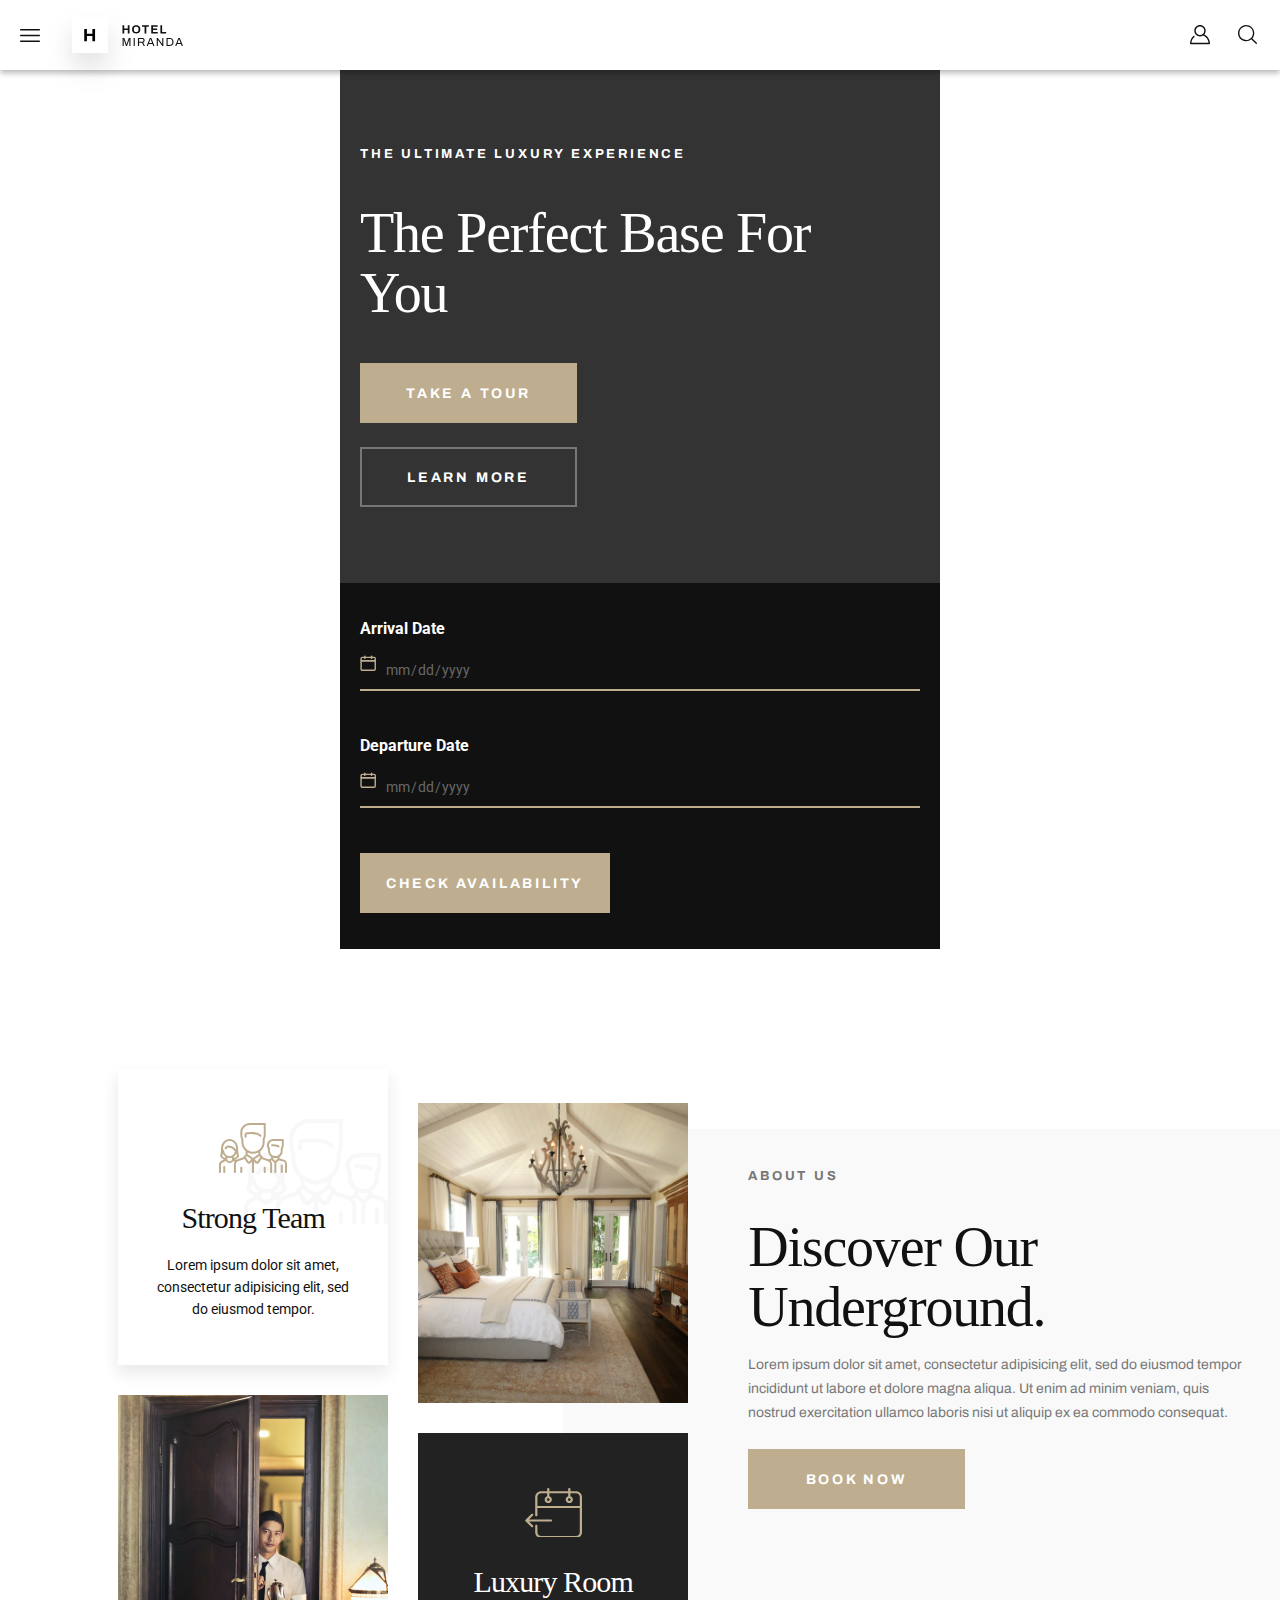
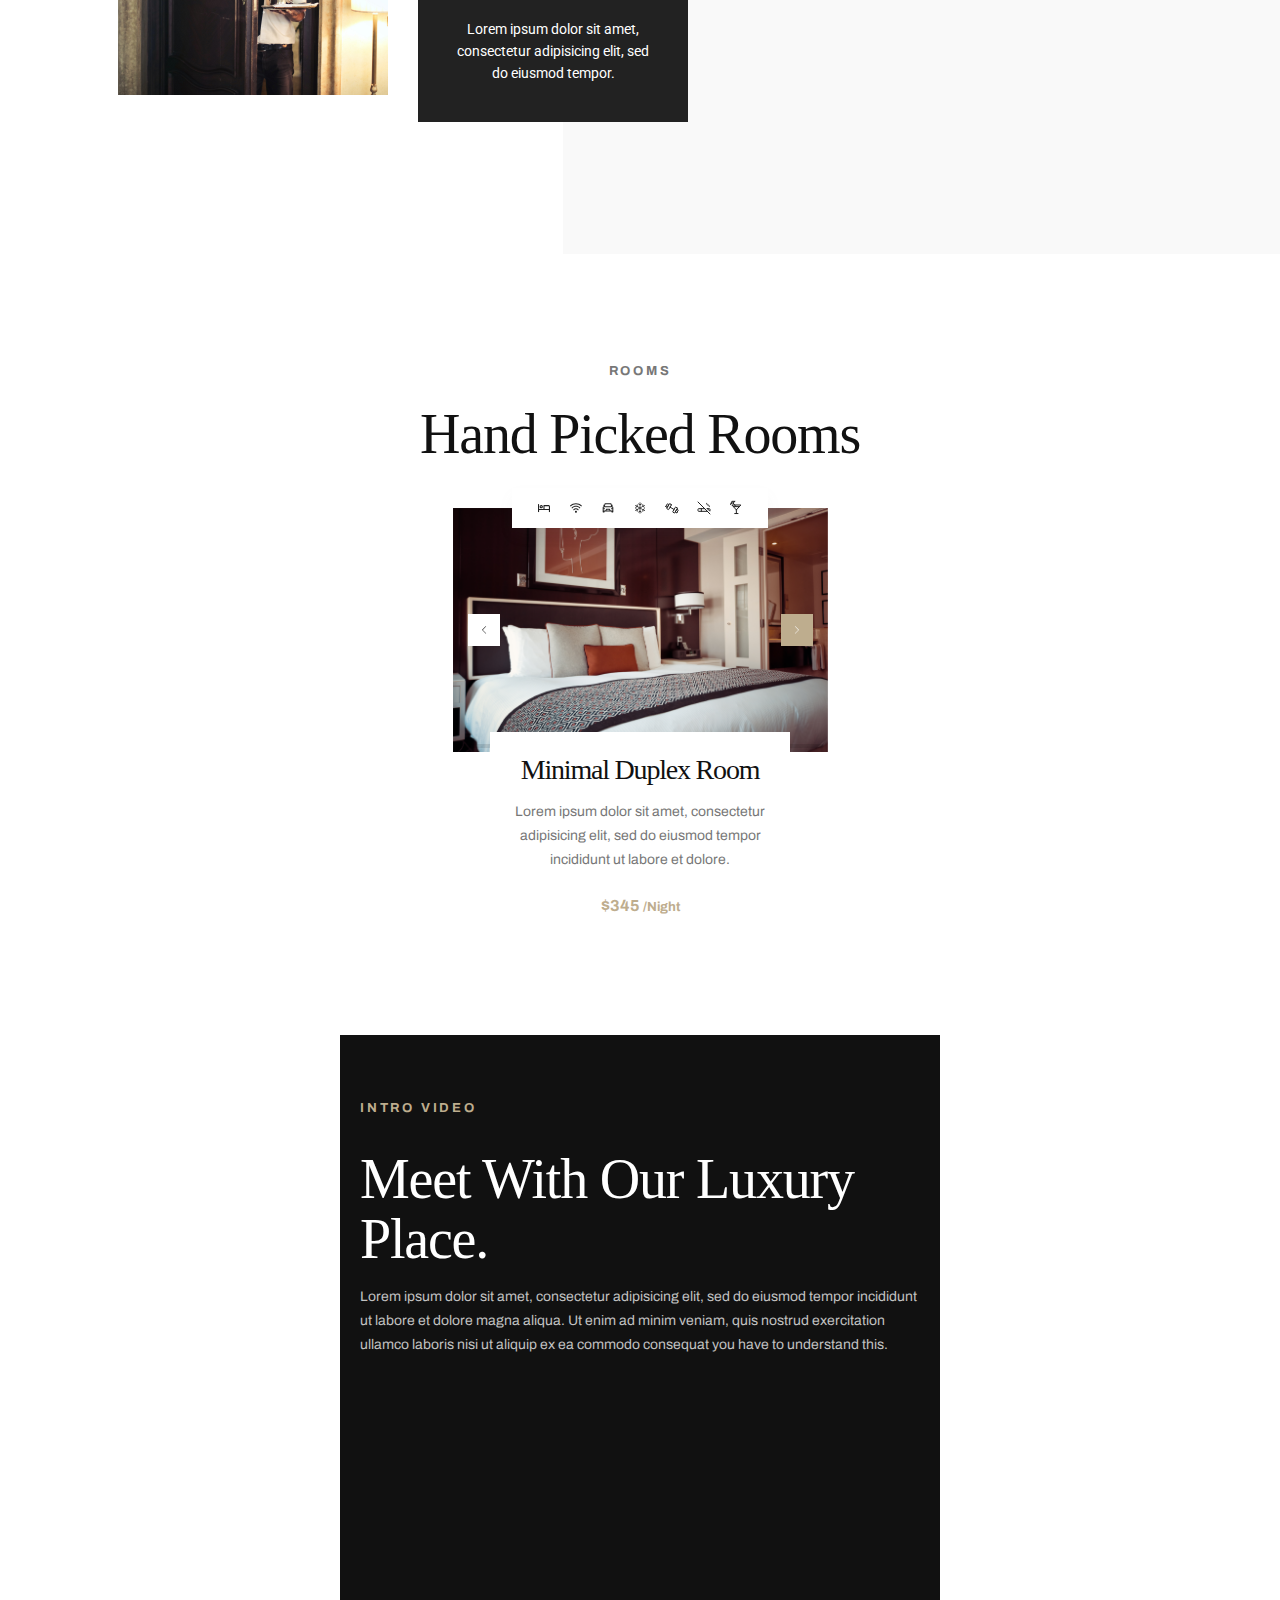
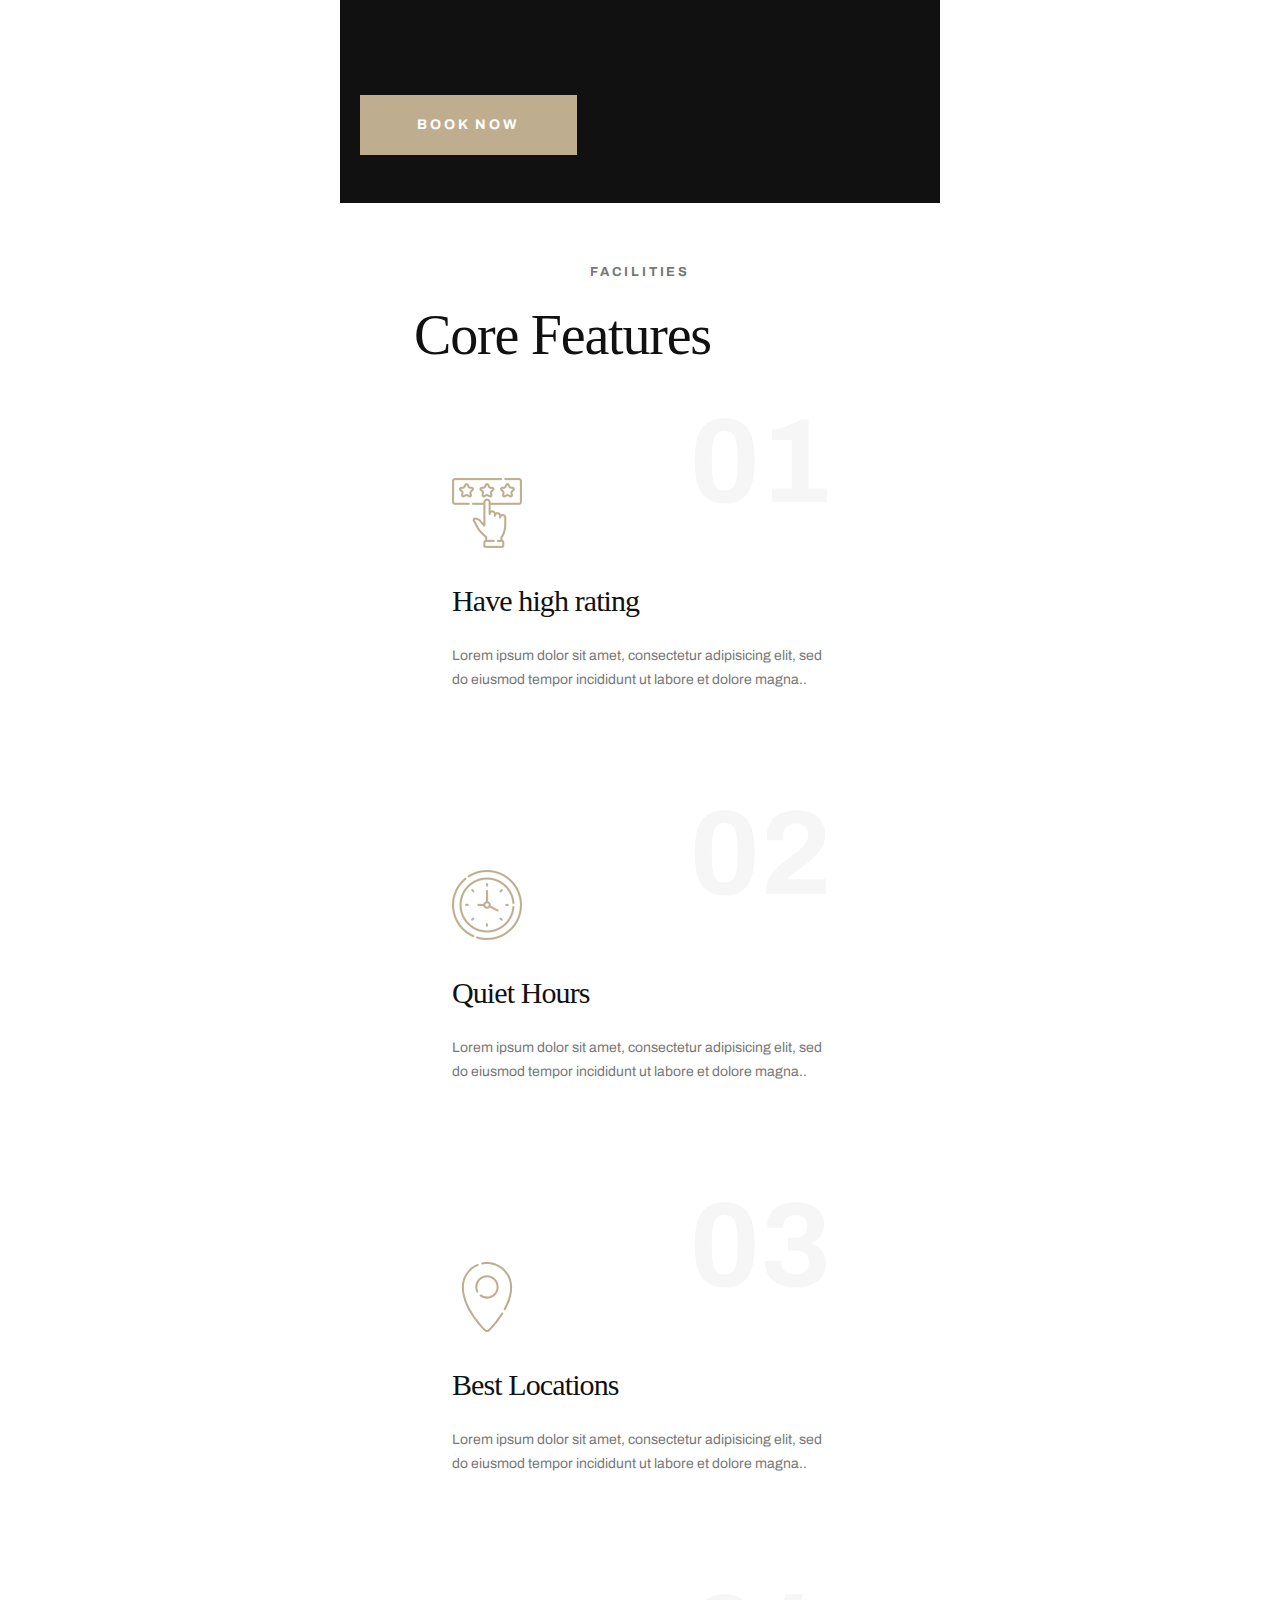
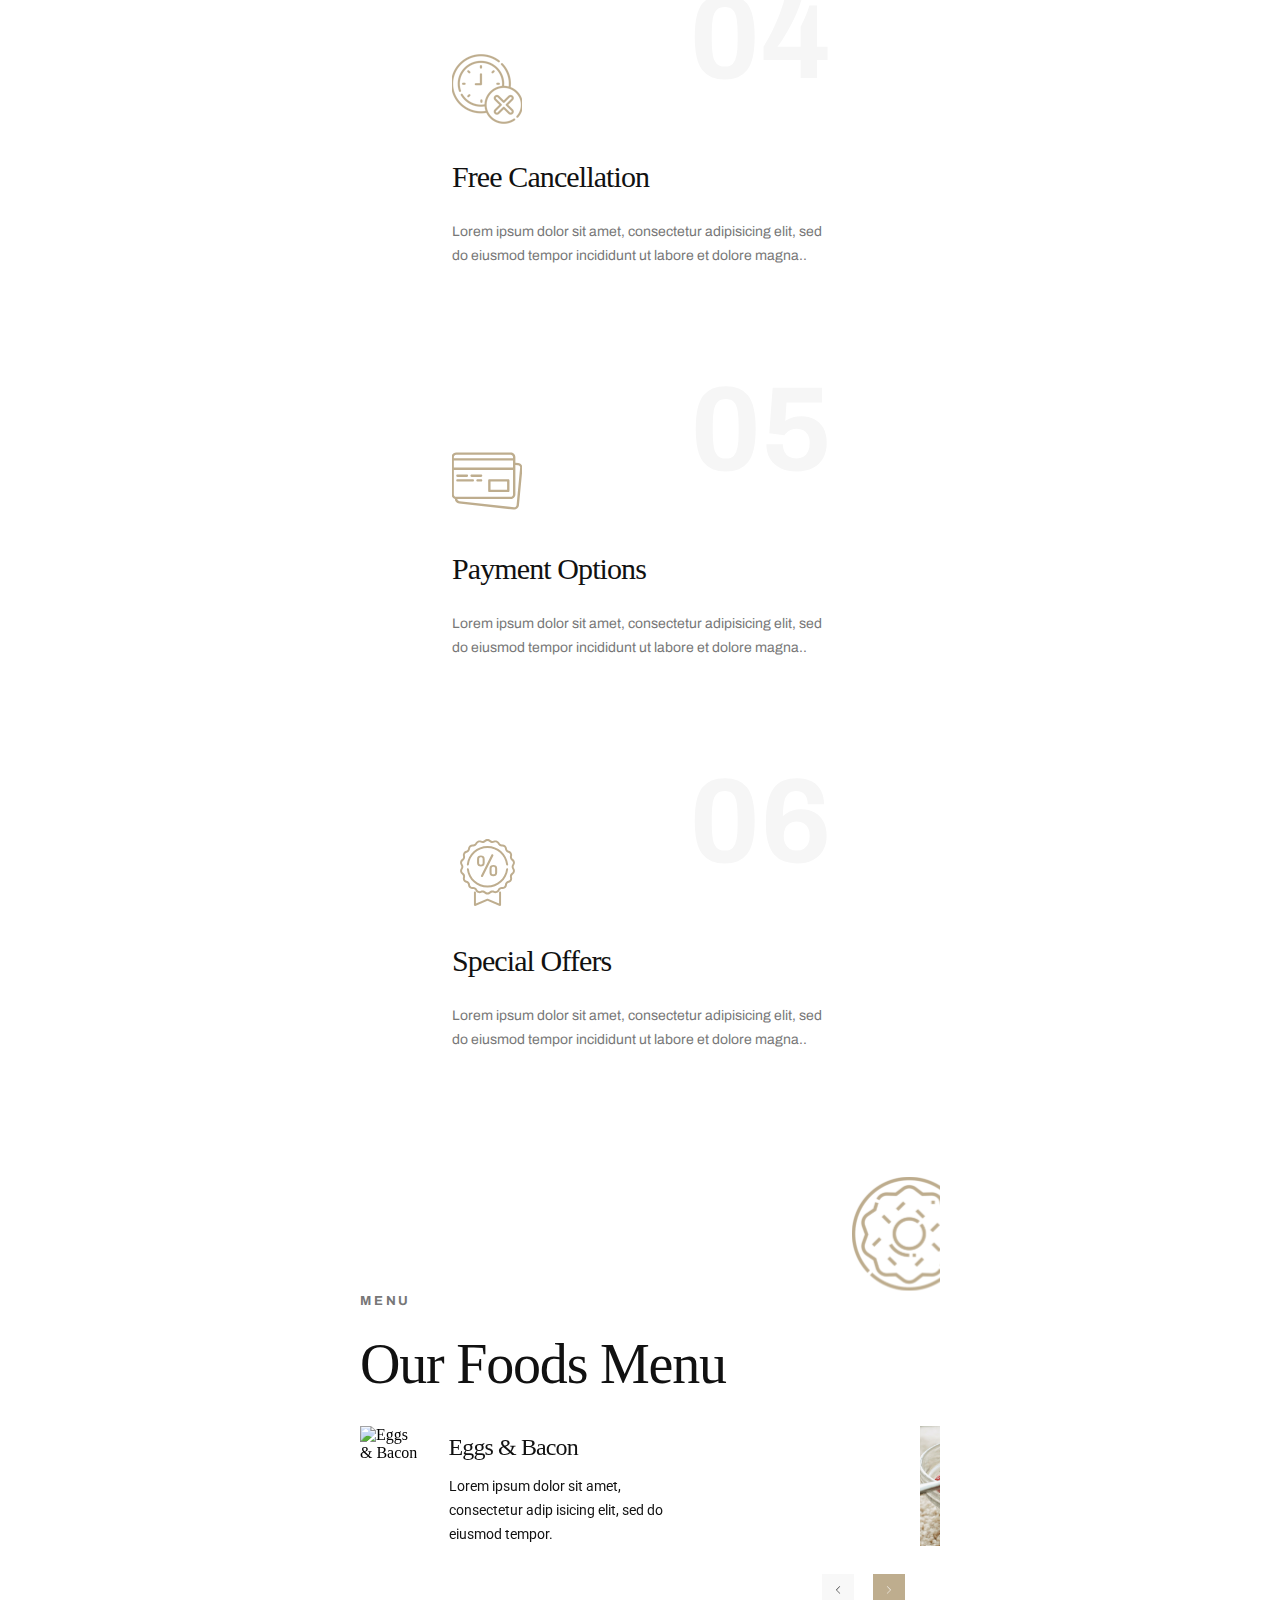
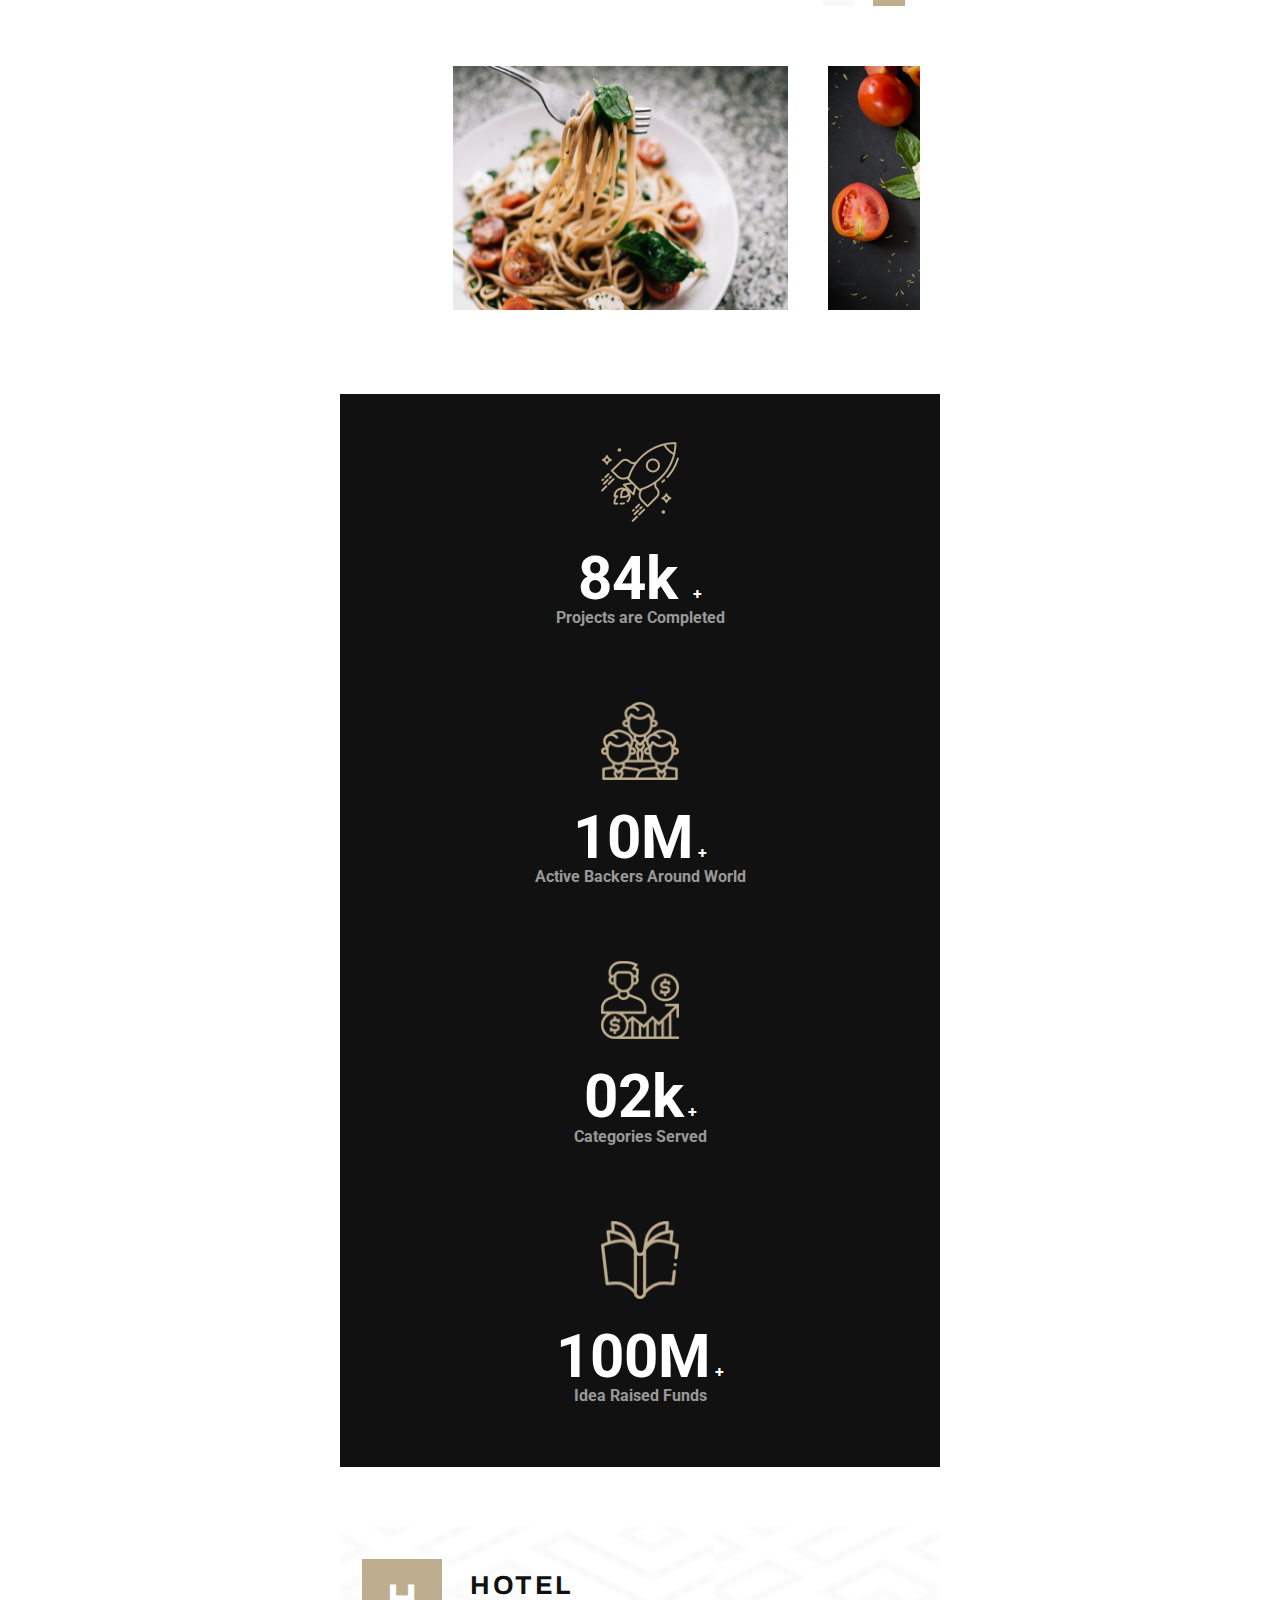
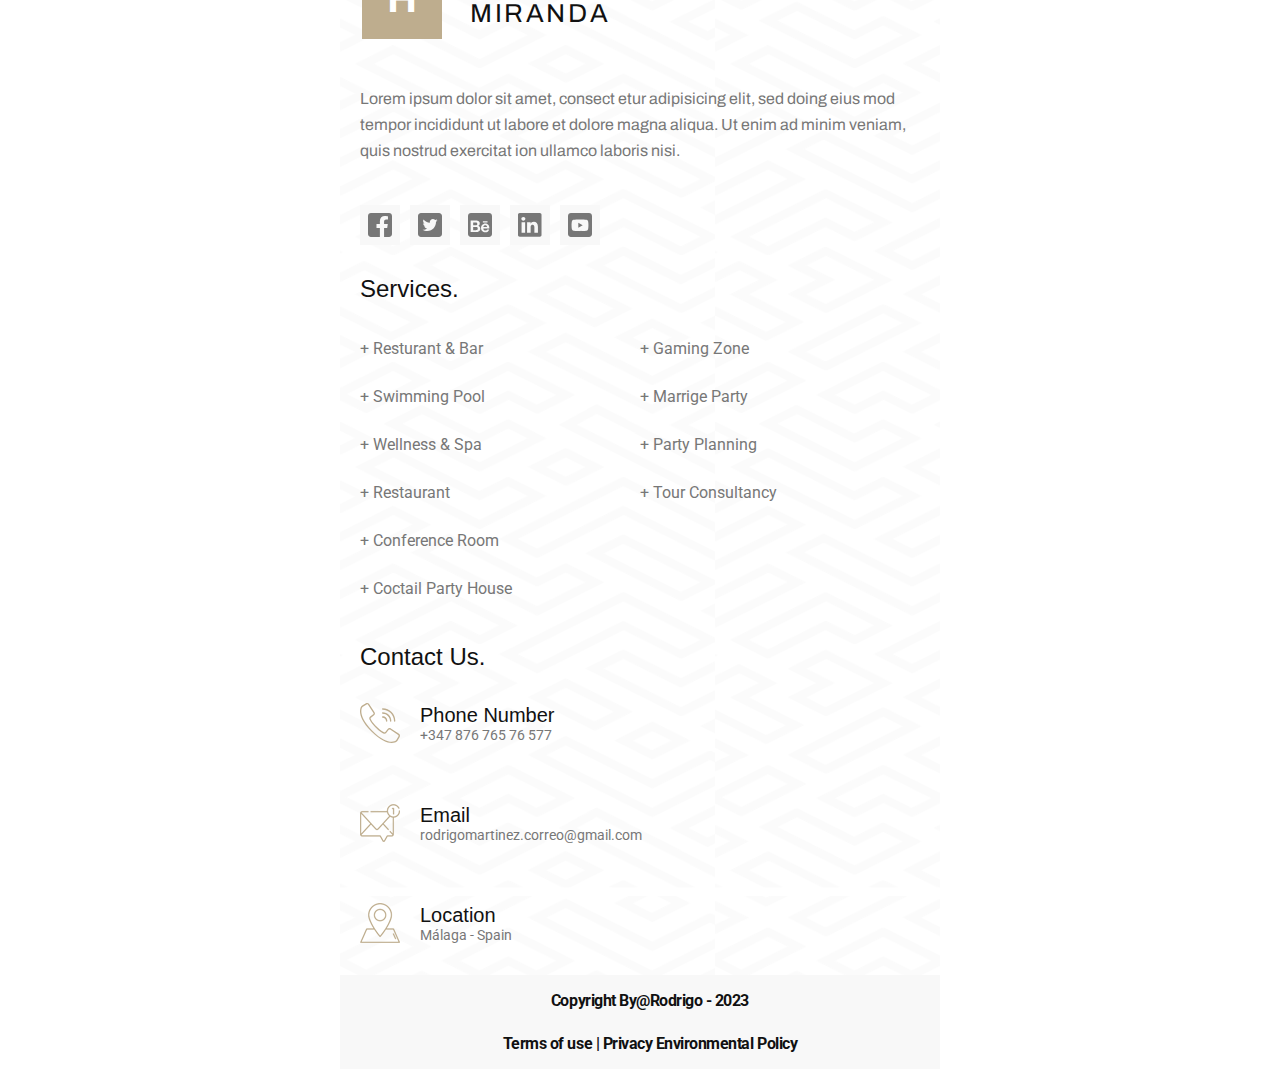
==== commit 6dd2f2b2: "rooms page begin - slider" ====
--- a/index.html
+++ b/index.html
@@ -20,11 +20,8 @@
     />
     <script src="https://unpkg.com/flickity@2/dist/flickity.pkgd.min.js"></script>
     <!-- Swiper -->
-    <link
-      rel="stylesheet"
-      href="https://cdn.jsdelivr.net/npm/swiper@10/swiper-bundle.min.css"
-    />
-    <script src="https://cdn.jsdelivr.net/npm/swiper@10/swiper-bundle.min.js"></script>
+    <link rel="stylesheet" href="https://cdn.jsdelivr.net/npm/swiper@11/swiper-bundle.min.css" />
+    <script src="https://cdn.jsdelivr.net/npm/swiper@11/swiper-bundle.min.js"></script>
     <!-- Scripts -->
     <script src="./resources/js/script.js" defer></script>
   </head>
@@ -32,7 +29,7 @@
     <header id="header">
       <div class="header_left">
         <div class="header_menu" id="header_menu"></div>
-        <a href="/" class="header_letterhead">
+        <a href="./index.html" class="header_letterhead">
           <div class="header_hotel-logo"></div>
           <div class="header_hotel-name"></div>
         </a>
@@ -46,12 +43,12 @@
         <li class="navbar_li">
           <a class="navbar_a" href="./about.html">About Us</a>
         </li>
-        <li class="navbar_li"><a class="navbar_a" href="./rooms">Rooms</a></li>
+        <li class="navbar_li"><a class="navbar_a" href="./rooms.html">Rooms</a></li>
         <li class="navbar_li">
-          <a class="navbar_a" href="./offers">Offers</a>
+          <a class="navbar_a" href="./offers.html">Offers</a>
         </li>
         <li class="navbar_li">
-          <a class="navbar_a" href="./contact">Contact</a>
+          <a class="navbar_a" href="./contact.html">Contact</a>
         </li>
       </ul>
     </header>
@@ -62,11 +59,11 @@
         The Perfect Base For You
       </h1>
       <div class="banner_button-container">
-        <a href="/rooms.html" class="button button_small button_small--gold"
+        <a href="./rooms.html" class="button button_small button_small--gold"
           ><div class="button_text">TAKE A TOUR</div></a
         >
         <a
-          href="/about.html"
+          href="./about.html"
           class="button button_small button_small--transparent"
           ><div class="button_text">LEARN MORE</div></a
         >
--- a/resources/css/styles.css
+++ b/resources/css/styles.css
@@ -32,6 +32,9 @@
   background-color: #fff;
   background-image: url("../icons/swiper/arrow_left .svg");
   z-index: 1;
+}
+.swiper-btn-prev--room {
+  top: auto;
 }
 
 .swiper-btn-next {
@@ -47,6 +50,9 @@
   background-image: url("../icons/swiper/arrow_rigth.svg");
   z-index: 1;
 }
+.swiper-btn-next--room {
+  top: auto;
+}
 
 .carousel {
   background-color: #fff;
@@ -154,6 +160,59 @@
   background-color: #bead8e;
 }
 
+.rooms-page-swiper {
+  text-align: center;
+  position: relative;
+}
+.rooms-page-swiper__wrapper {
+  margin-bottom: 24px;
+}
+.rooms-page-swiper__button--next {
+  position: absolute;
+  bottom: 0px;
+  right: 0px;
+  margin-right: 15px;
+  width: 32px;
+  height: 32px;
+  background-repeat: no-repeat;
+  background-position: center;
+  background-color: #bead8e;
+  background-image: url("../icons/swiper/arrow_rigth.svg");
+  z-index: 1;
+  cursor: pointer;
+}
+.rooms-page-swiper__button--prev {
+  position: absolute;
+  bottom: 0px;
+  width: 32px;
+  height: 32px;
+  background-repeat: no-repeat;
+  background-position: center;
+  background-color: #f8f8f8;
+  background-image: url("../icons/swiper/arrow_left .svg");
+  z-index: 1;
+  cursor: pointer;
+}
+
+.swiper-pagination-bullet {
+  width: 7px;
+  height: 7px;
+}
+.swiper-pagination-bullet--square {
+  width: 40px !important;
+  height: 40px !important;
+  border-radius: 0 !important;
+  color: #777777 !important;
+  background-color: transparent !important;
+  opacity: 1;
+  display: inline-flex !important;
+  align-items: center !important;
+  justify-content: center !important;
+}
+.swiper-pagination-bullet.swiper-pagination-bullet-active {
+  background-color: #bead8e !important;
+}
+
 html,
 * {
   color: inherit;
@@ -310,6 +369,9 @@
   background: #fff;
   box-shadow: 0px 8px 16px 0px rgba(138, 138, 138, 0.05);
   z-index: 2;
+}
+.room_amenities--down {
+  top: 244px;
 }
 
 ._icon {
@@ -836,6 +898,10 @@
   margin: 26px 0 16px;
 }
 
+.rooms {
+  padding: 48px 20px;
+}
+
 .rooms-subtitle {
   text-align: center;
   margin-top: 60px;
@@ -857,6 +923,9 @@
   max-height: 215px;
   margin: 0 auto;
   text-align: center;
+}
+.room-container--down {
+  top: 28px;
 }
 
 .room-name {
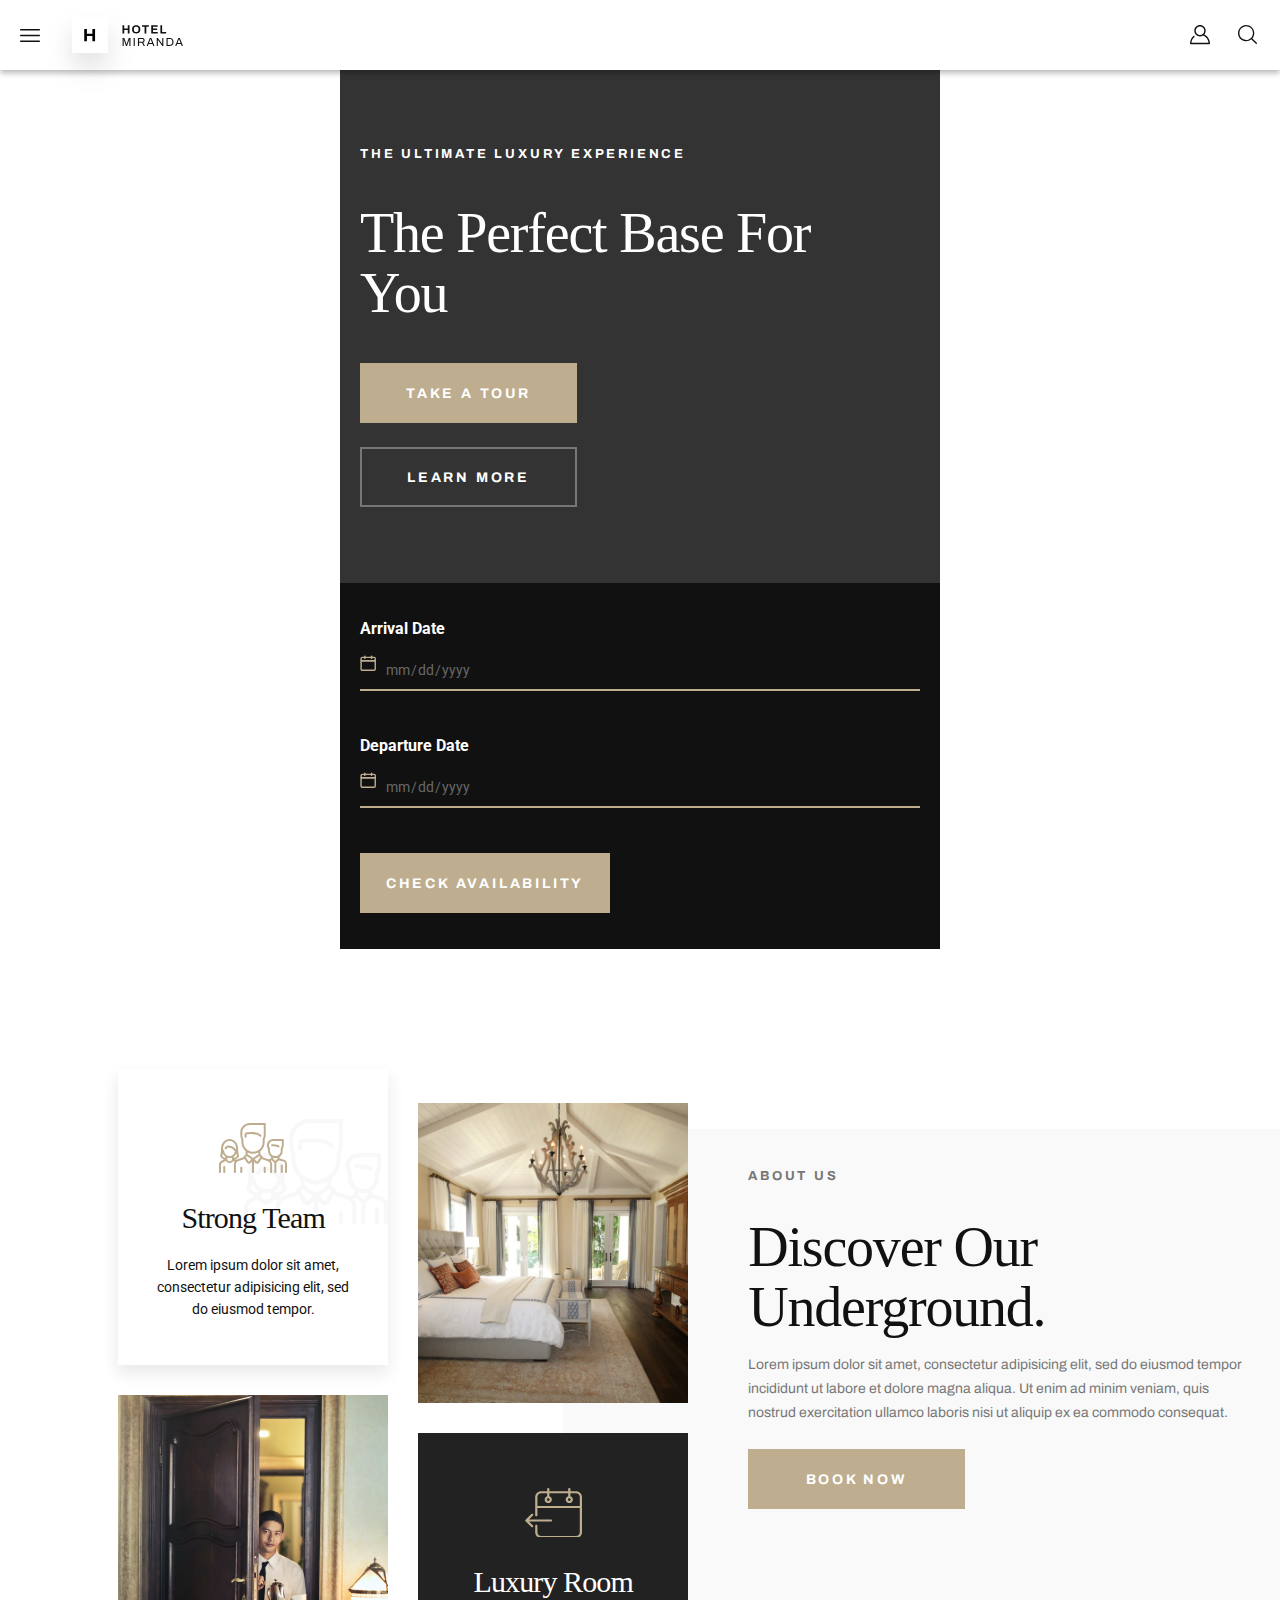
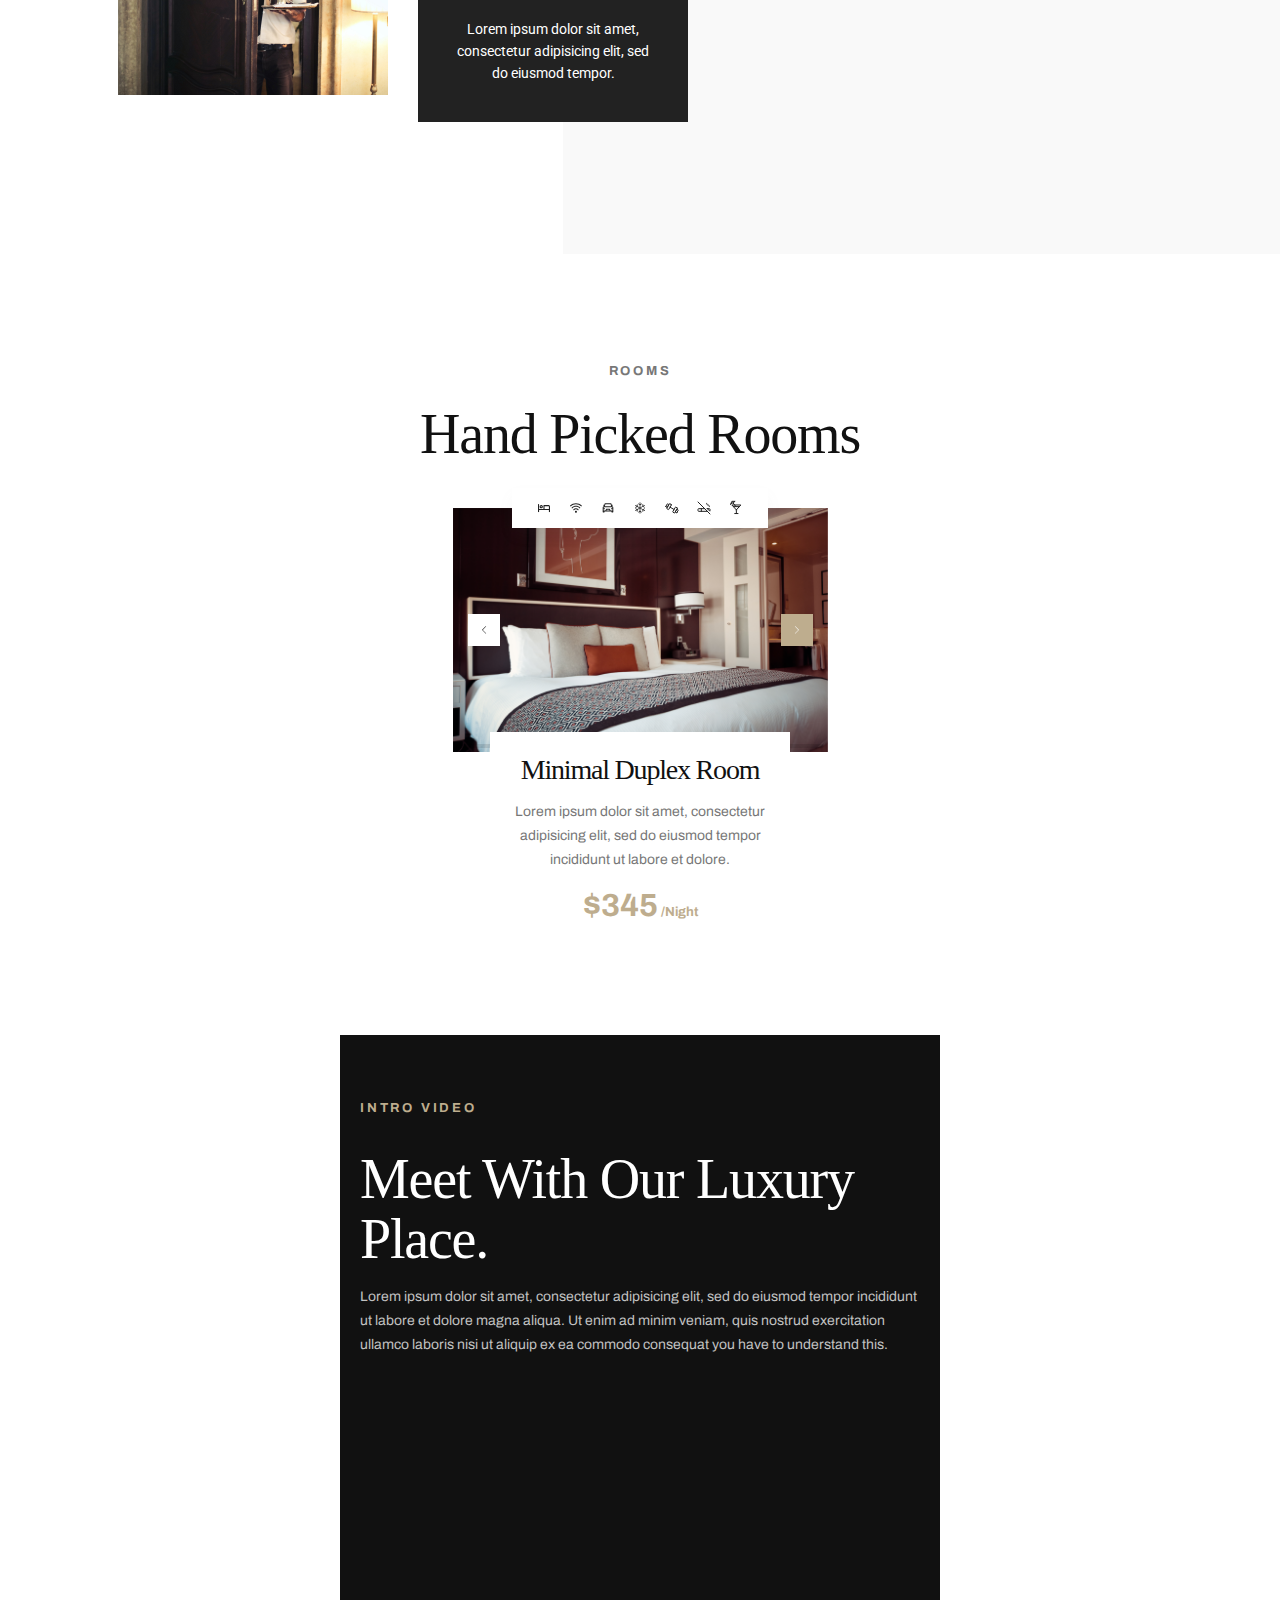
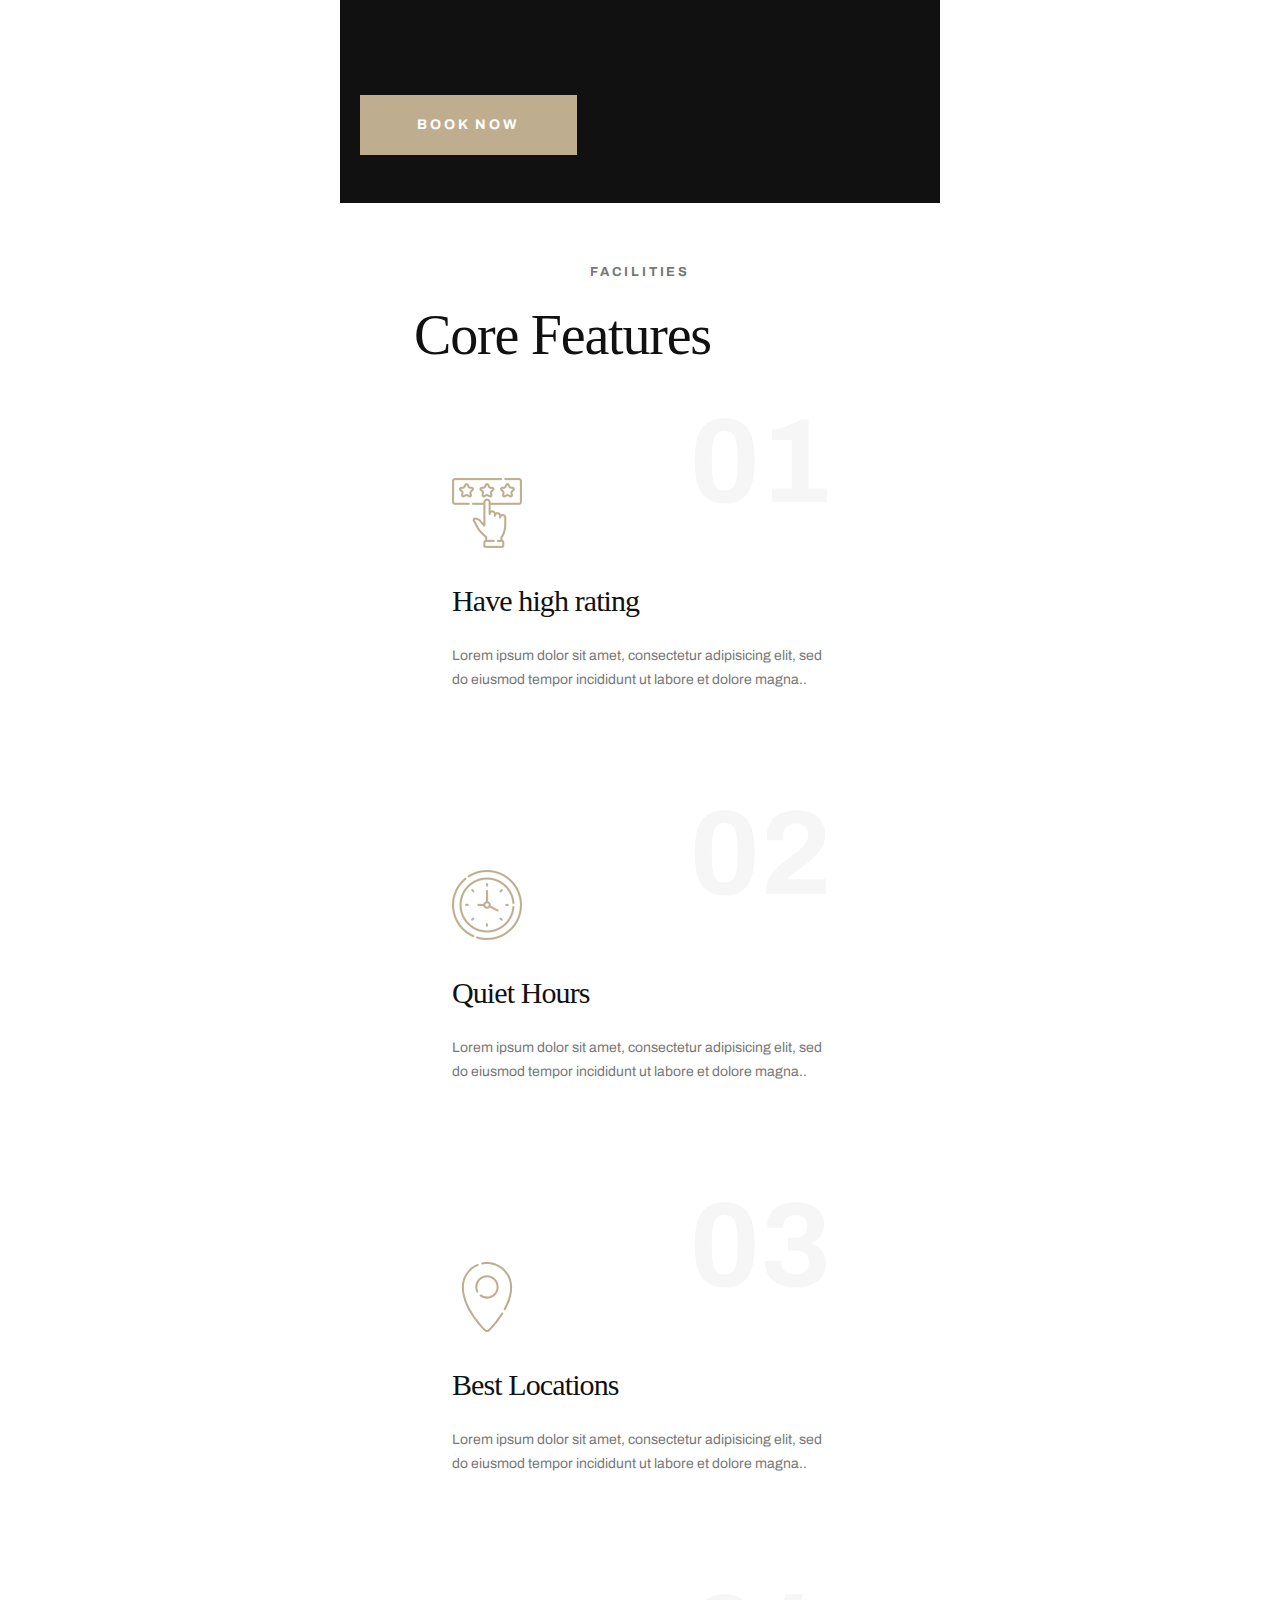
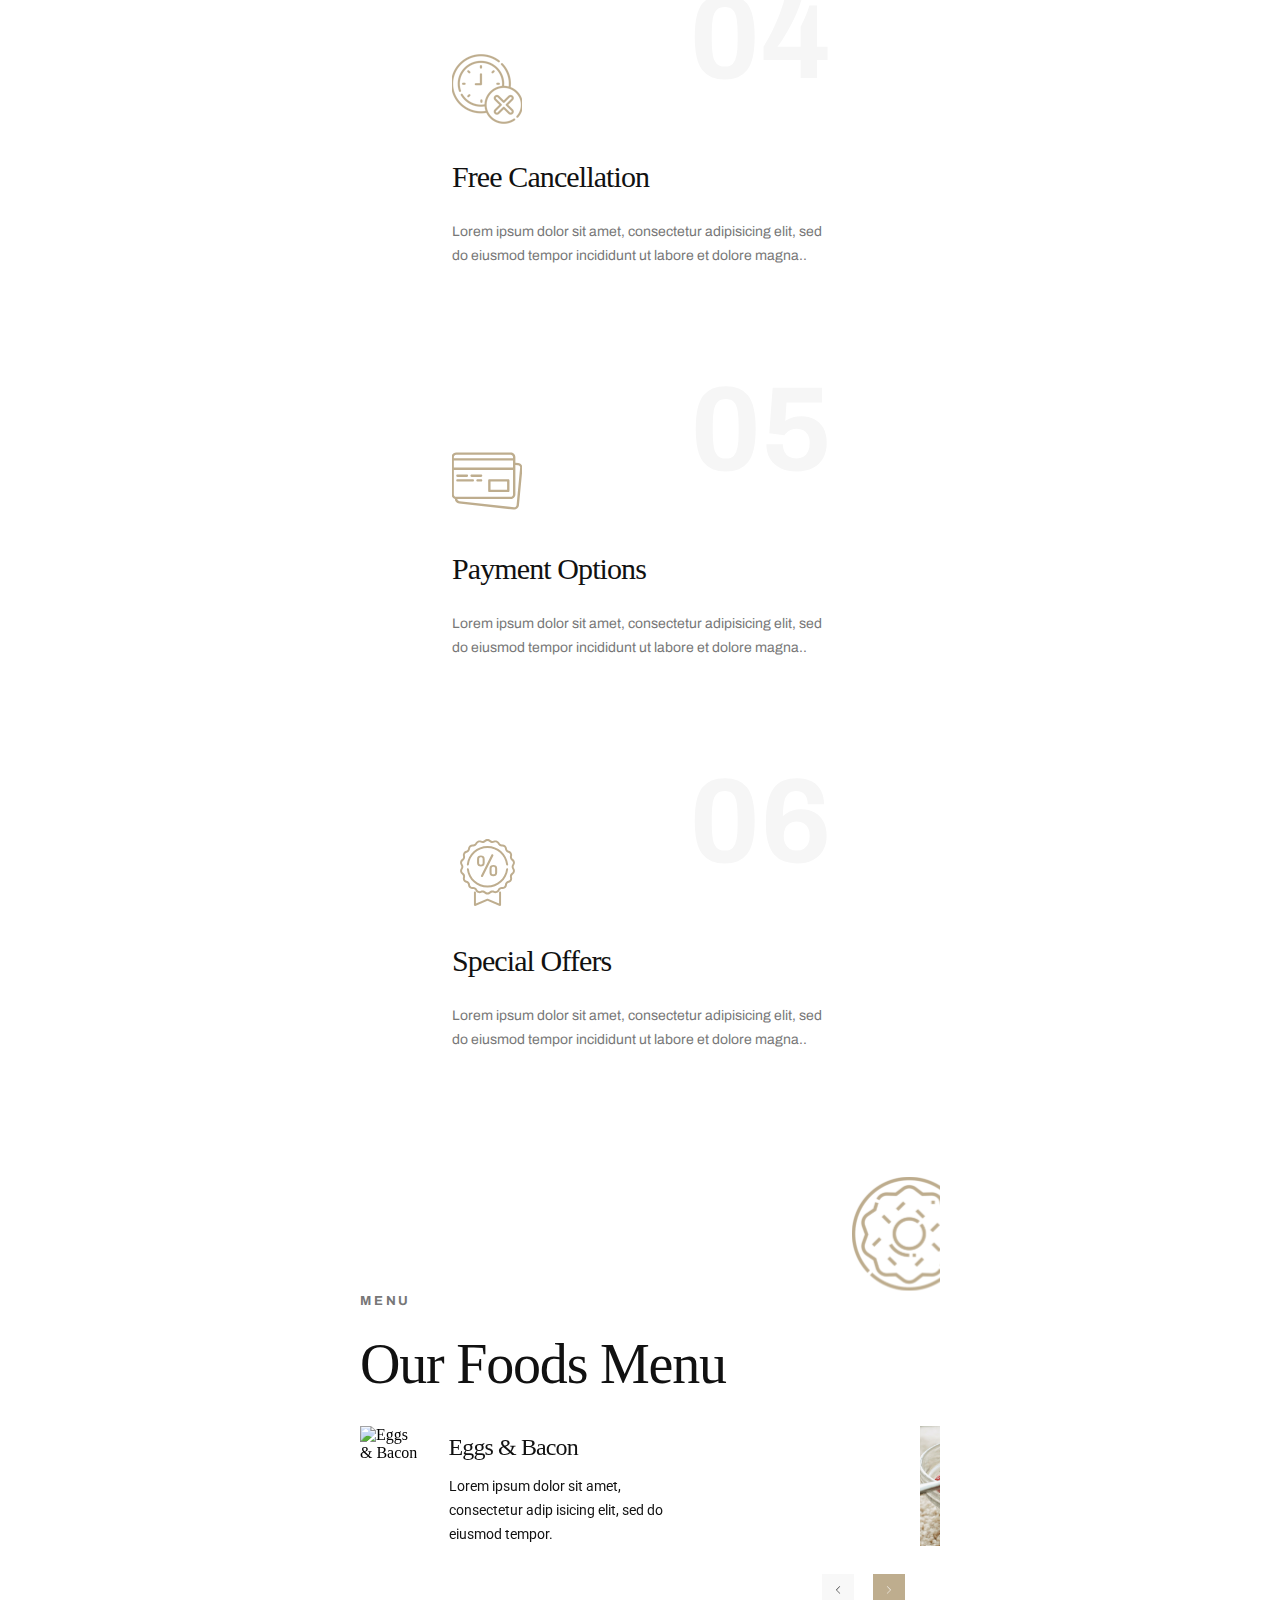
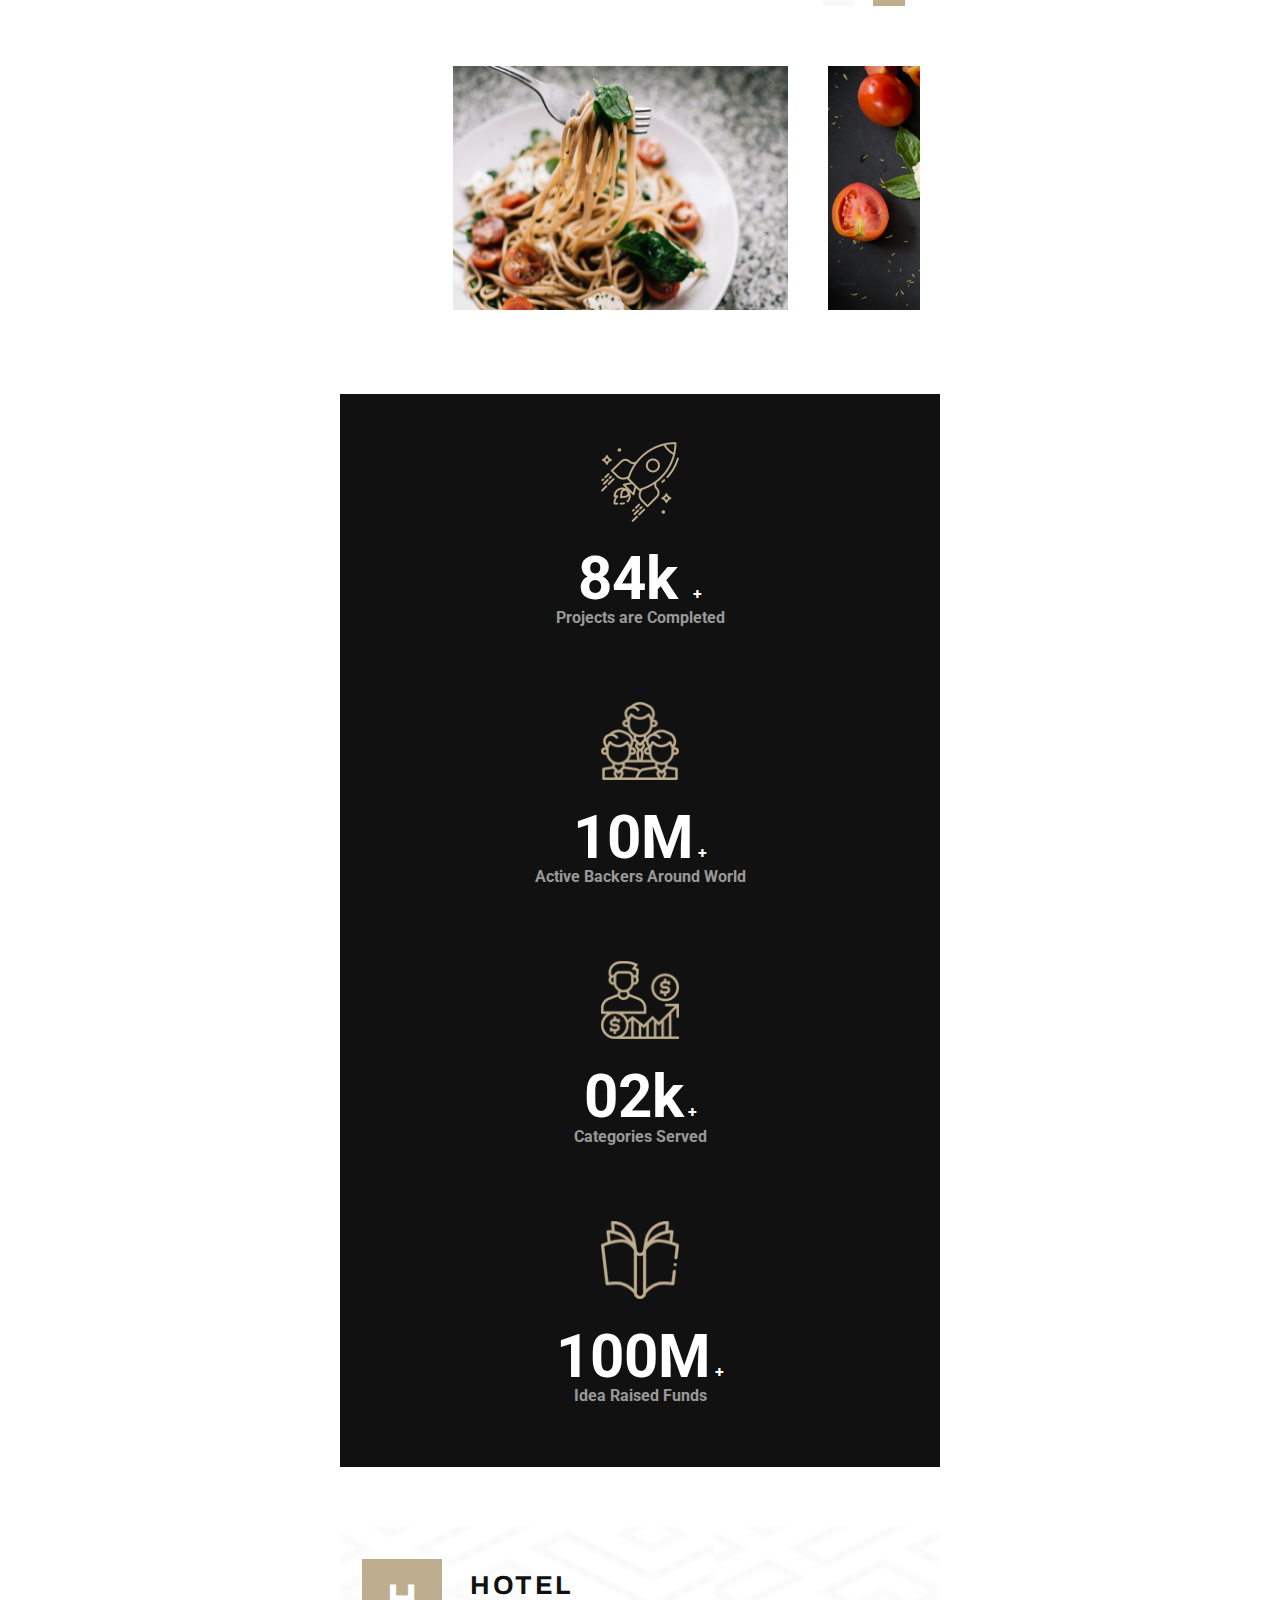
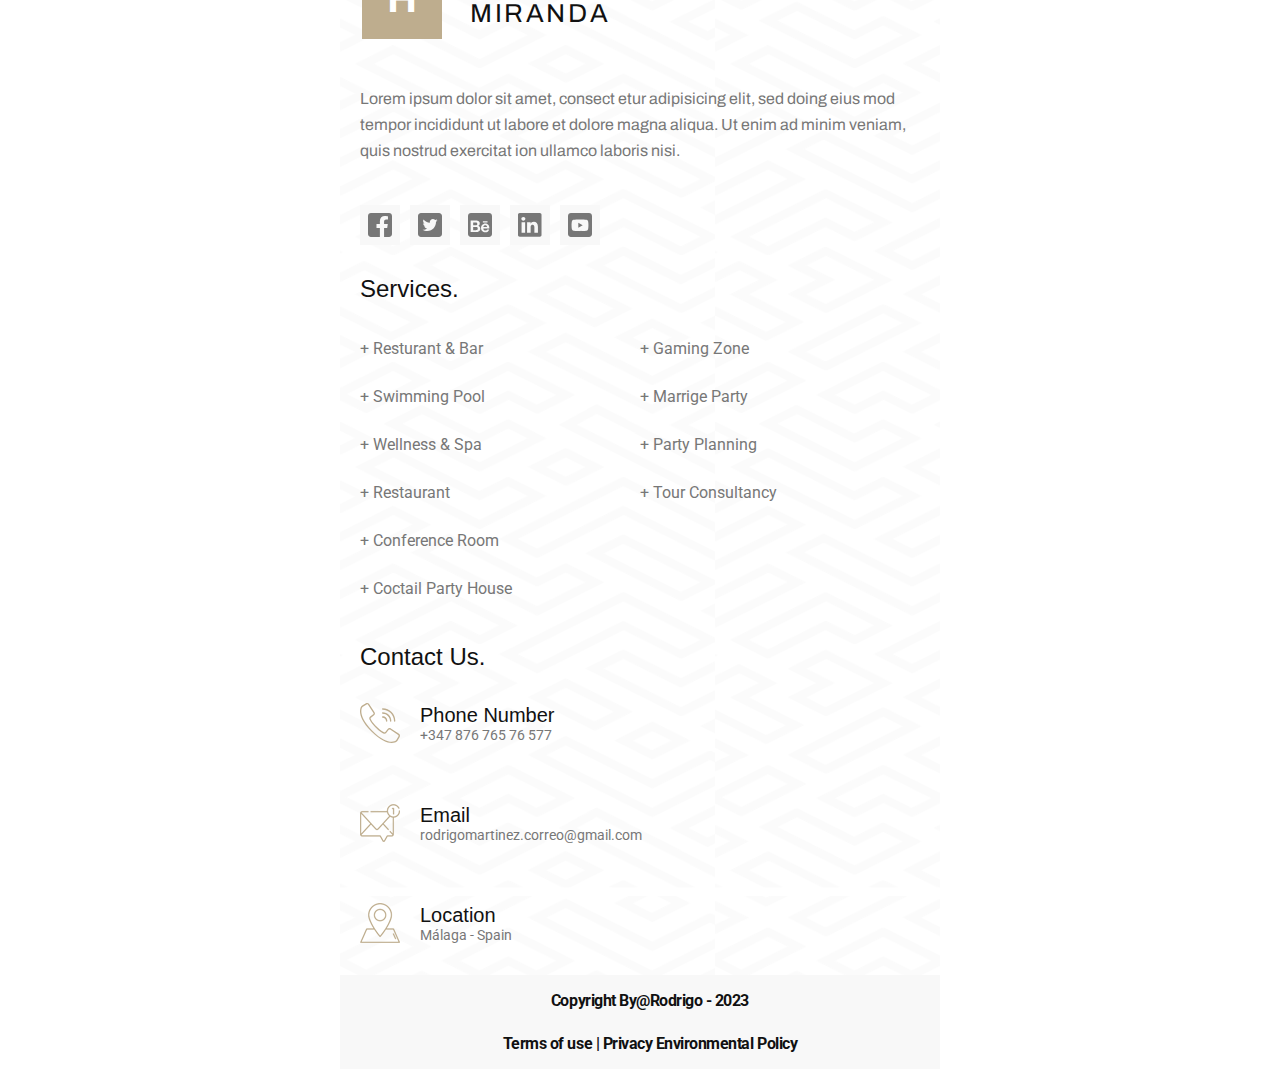
==== commit 1b4026f9: "rooms page modifications - slider" ====
--- a/index.html
+++ b/index.html
@@ -195,13 +195,13 @@
       </div>
       <div class="swiper rooms-swiper">
         <div class="swiper-wrapper">
-          <div class="swiper-slide">
+          <div class="swiper-slide swiper-slide-room">
             <img src="./resources/assets/rooms/room1.jpg" alt="room" />
           </div>
-          <div class="swiper-slide">
+          <div class="swiper-slide swiper-slide-room">
             <img src="./resources/assets/rooms/room2.jpg" alt="room" />
           </div>
-          <div class="swiper-slide">
+          <div class="swiper-slide swiper-slide-room">
             <img src="./resources/assets/rooms/room3.jpg" alt="room" />
           </div>
         </div>
@@ -221,7 +221,7 @@
             eiusmod tempor incididunt ut labore et dolore.
           </p>
           <div class="room-price">
-            <span class="room-price"> $345</span>
+            <span class="room-price-value"> $345</span>
             <span class="room-price-nigth">/Night</span>
           </div>
         </div>
--- a/resources/css/styles.css
+++ b/resources/css/styles.css
@@ -16,7 +16,7 @@
   height: 244px;
 }
 
-.swiper-slide img {
+.swiper-slide-room img {
   width: 100%; /* Imágenes se ajustan al ancho del contenedor */
   height: 100%; /* Imágenes se ajustan a la altura del contenedor */
 }
@@ -163,33 +163,37 @@
 .rooms-page-swiper {
   text-align: center;
   position: relative;
+  margin: 0 auto;
+  max-width: 375px;
+  overflow: hidden;
 }
 .rooms-page-swiper__wrapper {
   margin-bottom: 24px;
 }
 .rooms-page-swiper__button--next {
   position: absolute;
-  bottom: 0px;
+  right: 13px;
+  bottom: 10px;
   right: 0px;
   margin-right: 15px;
-  width: 32px;
-  height: 32px;
+  width: 16px;
+  height: 16px;
   background-repeat: no-repeat;
   background-position: center;
-  background-color: #bead8e;
-  background-image: url("../icons/swiper/arrow_rigth.svg");
+  background-image: url("../icons/swiper/double arrow_right.svg");
   z-index: 1;
   cursor: pointer;
 }
 .rooms-page-swiper__button--prev {
   position: absolute;
-  bottom: 0px;
-  width: 32px;
-  height: 32px;
+  left: 13px;
+  bottom: 10px;
+  width: 16px;
+  height: 16px;
   background-repeat: no-repeat;
   background-position: center;
-  background-color: #f8f8f8;
-  background-image: url("../icons/swiper/arrow_left .svg");
+  background-image: url("../icons/swiper/double arrow_left.svg");
+  rotate: 180;
   z-index: 1;
   cursor: pointer;
 }
@@ -199,18 +203,24 @@
   height: 7px;
 }
 .swiper-pagination-bullet--square {
+  font-size: 16px !important;
+  font-weight: 500 !important;
+  opacity: 1 !important;
   width: 40px !important;
   height: 40px !important;
   border-radius: 0 !important;
-  color: #777777 !important;
   background-color: transparent !important;
-  opacity: 1;
   display: inline-flex !important;
   align-items: center !important;
   justify-content: center !important;
 }
+.swiper-pagination-bullet.swiper-pagination-bullet-inactive {
+  background-color: black !important;
+  color: #fff !important;
+}
 .swiper-pagination-bullet.swiper-pagination-bullet-active {
   background-color: #bead8e !important;
+  color: #fff !important;
 }
 
 html,
@@ -958,12 +968,28 @@
   font-style: normal;
   font-weight: 700;
   line-height: 43px;
+  font-size: 16px;
 }
 .room-price-value {
   font-size: 32px;
 }
 .room-price-nigth {
   font-size: 13px;
+}
+
+.room-booking-now {
+  margin-left: 20px;
+  color: #c2c2c2;
+  text-align: right;
+  font-family: Archivo;
+  font-size: 16px;
+  font-style: normal;
+  font-weight: 700;
+  line-height: normal;
+}
+
+.room_image {
+  width: 335px;
 }
 
 .video-section {
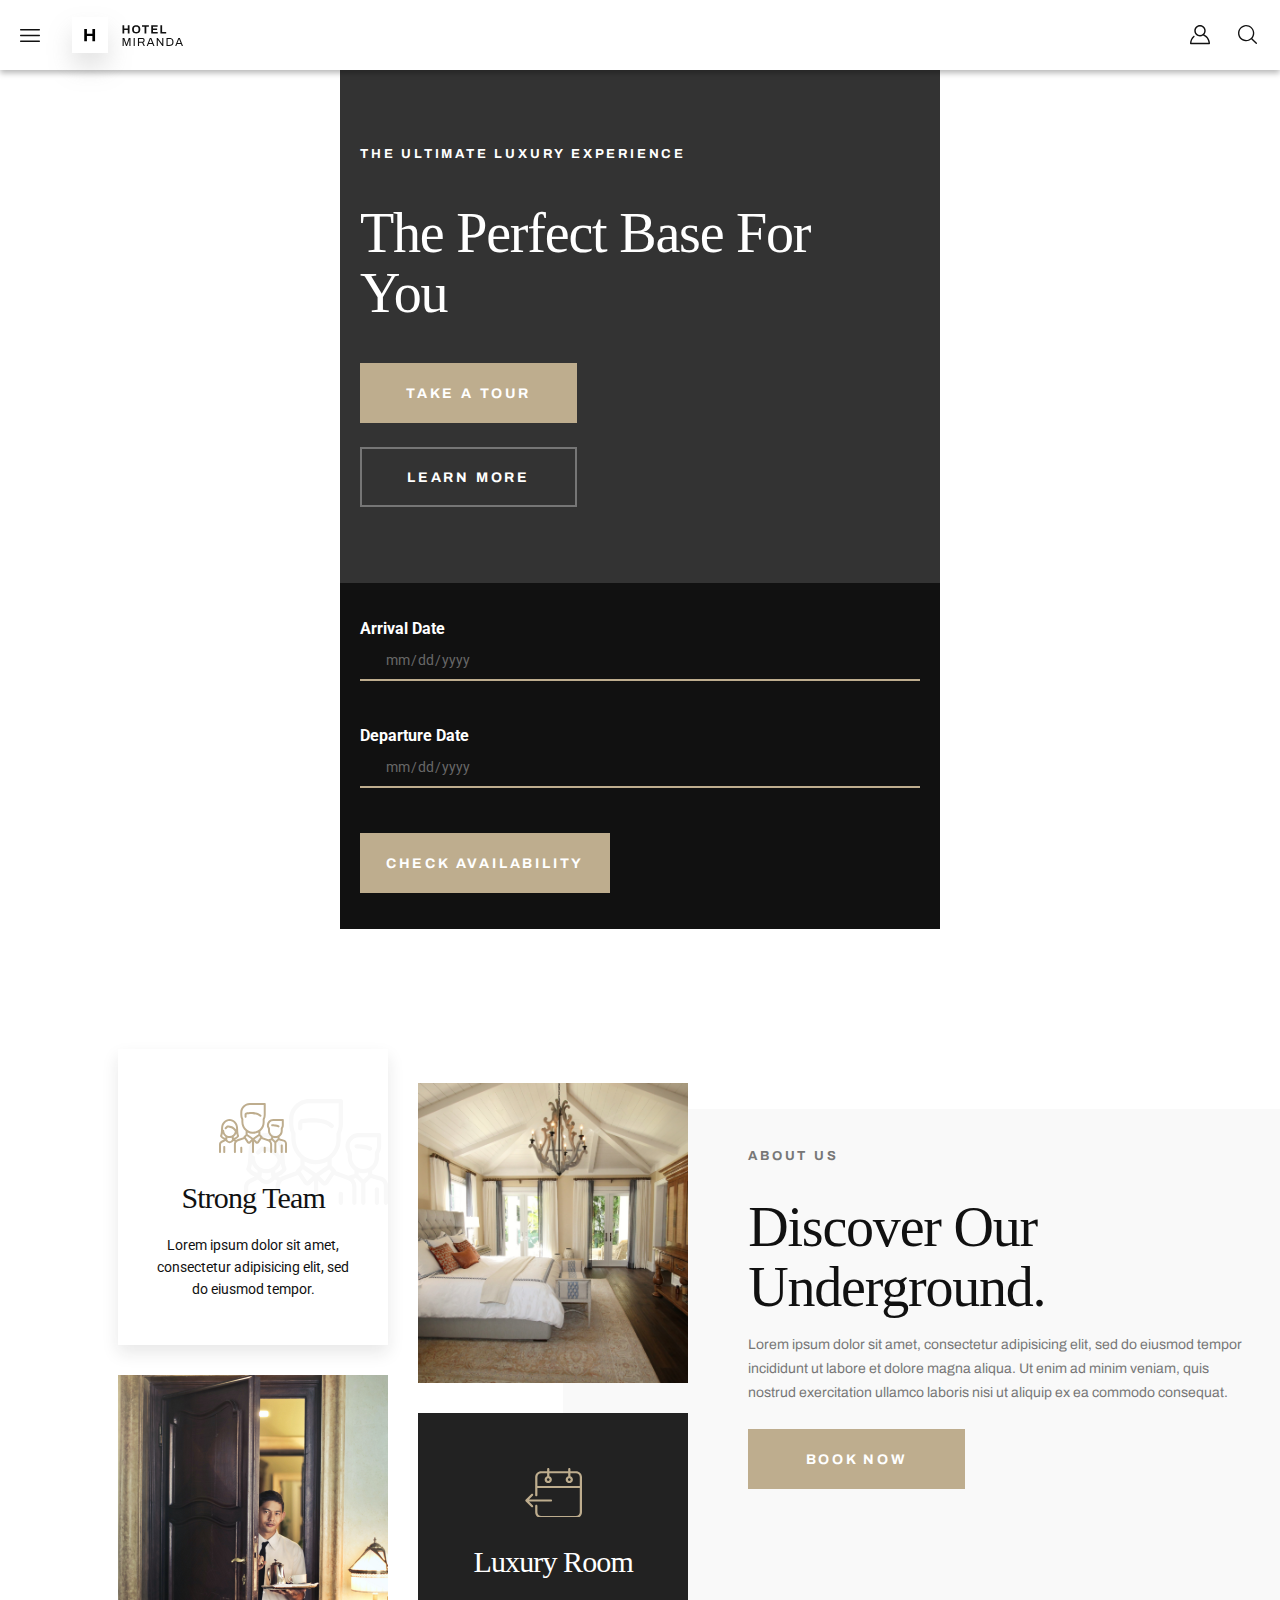
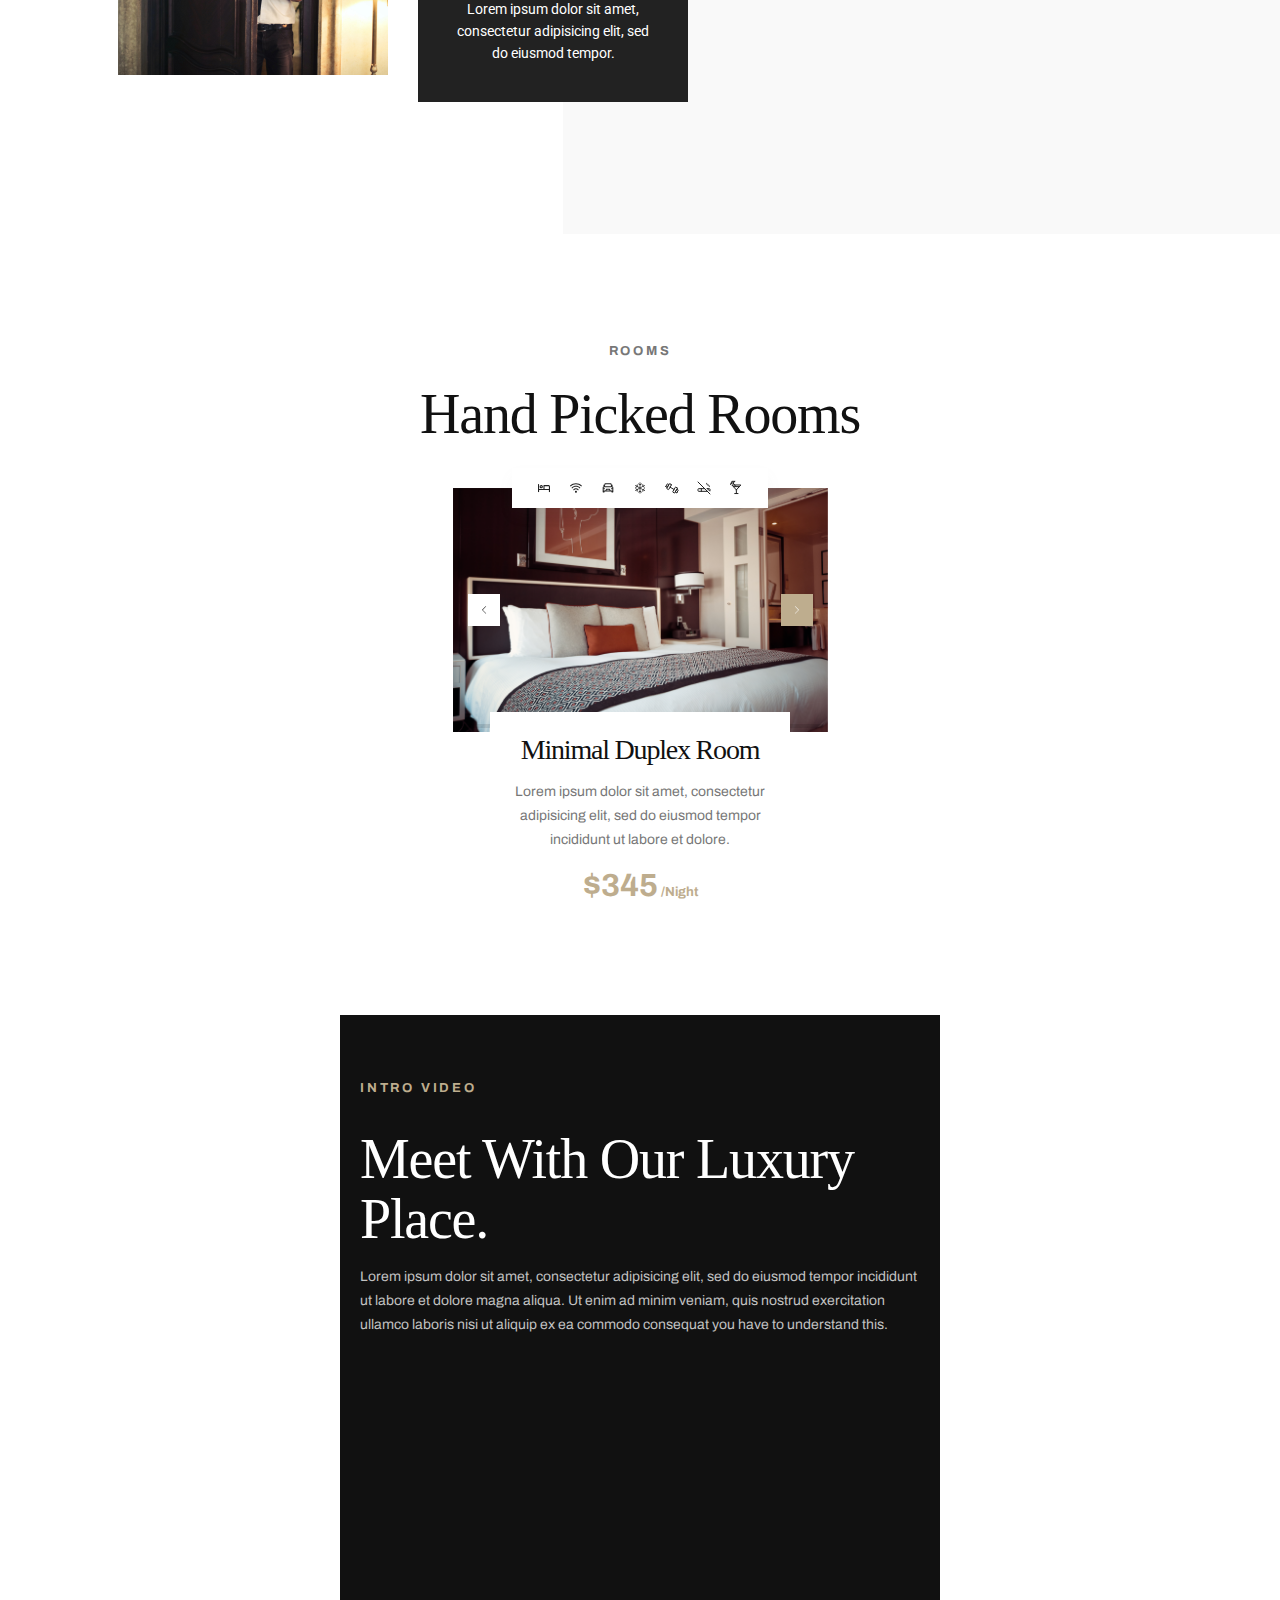
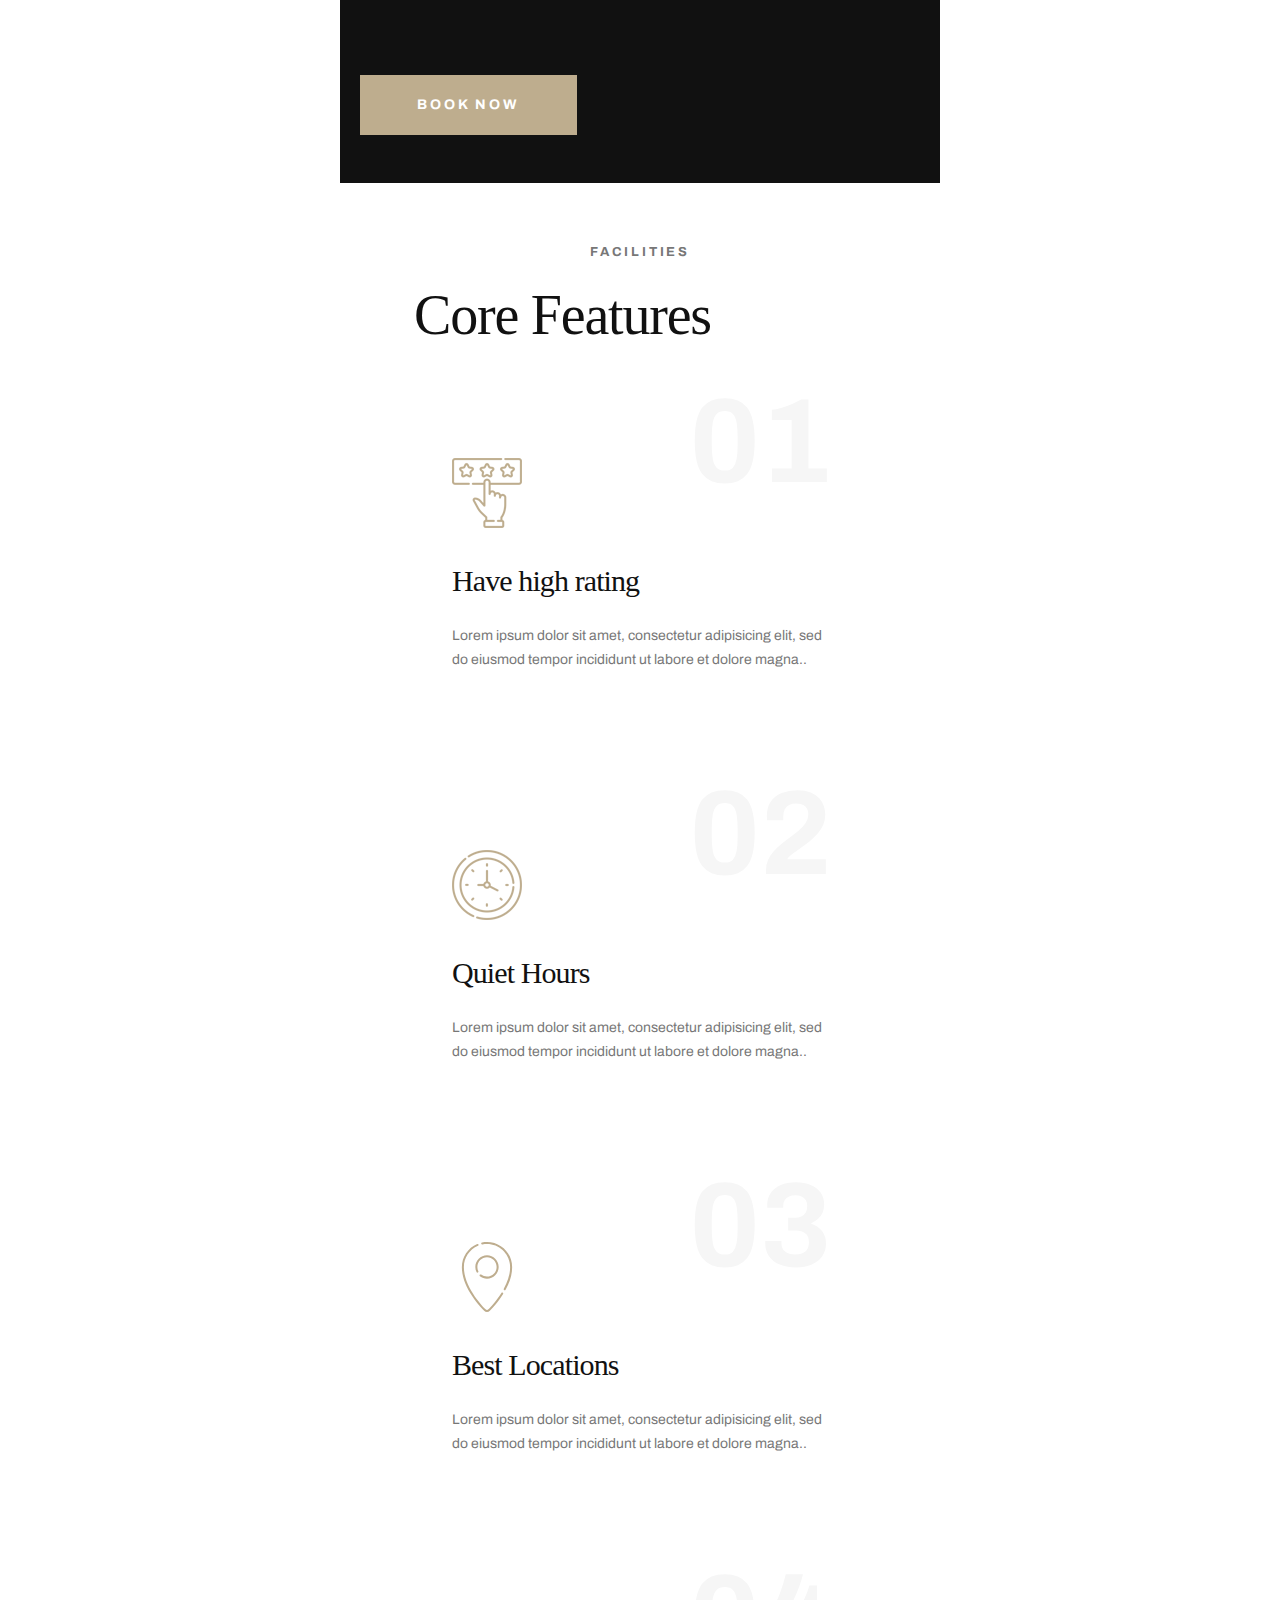
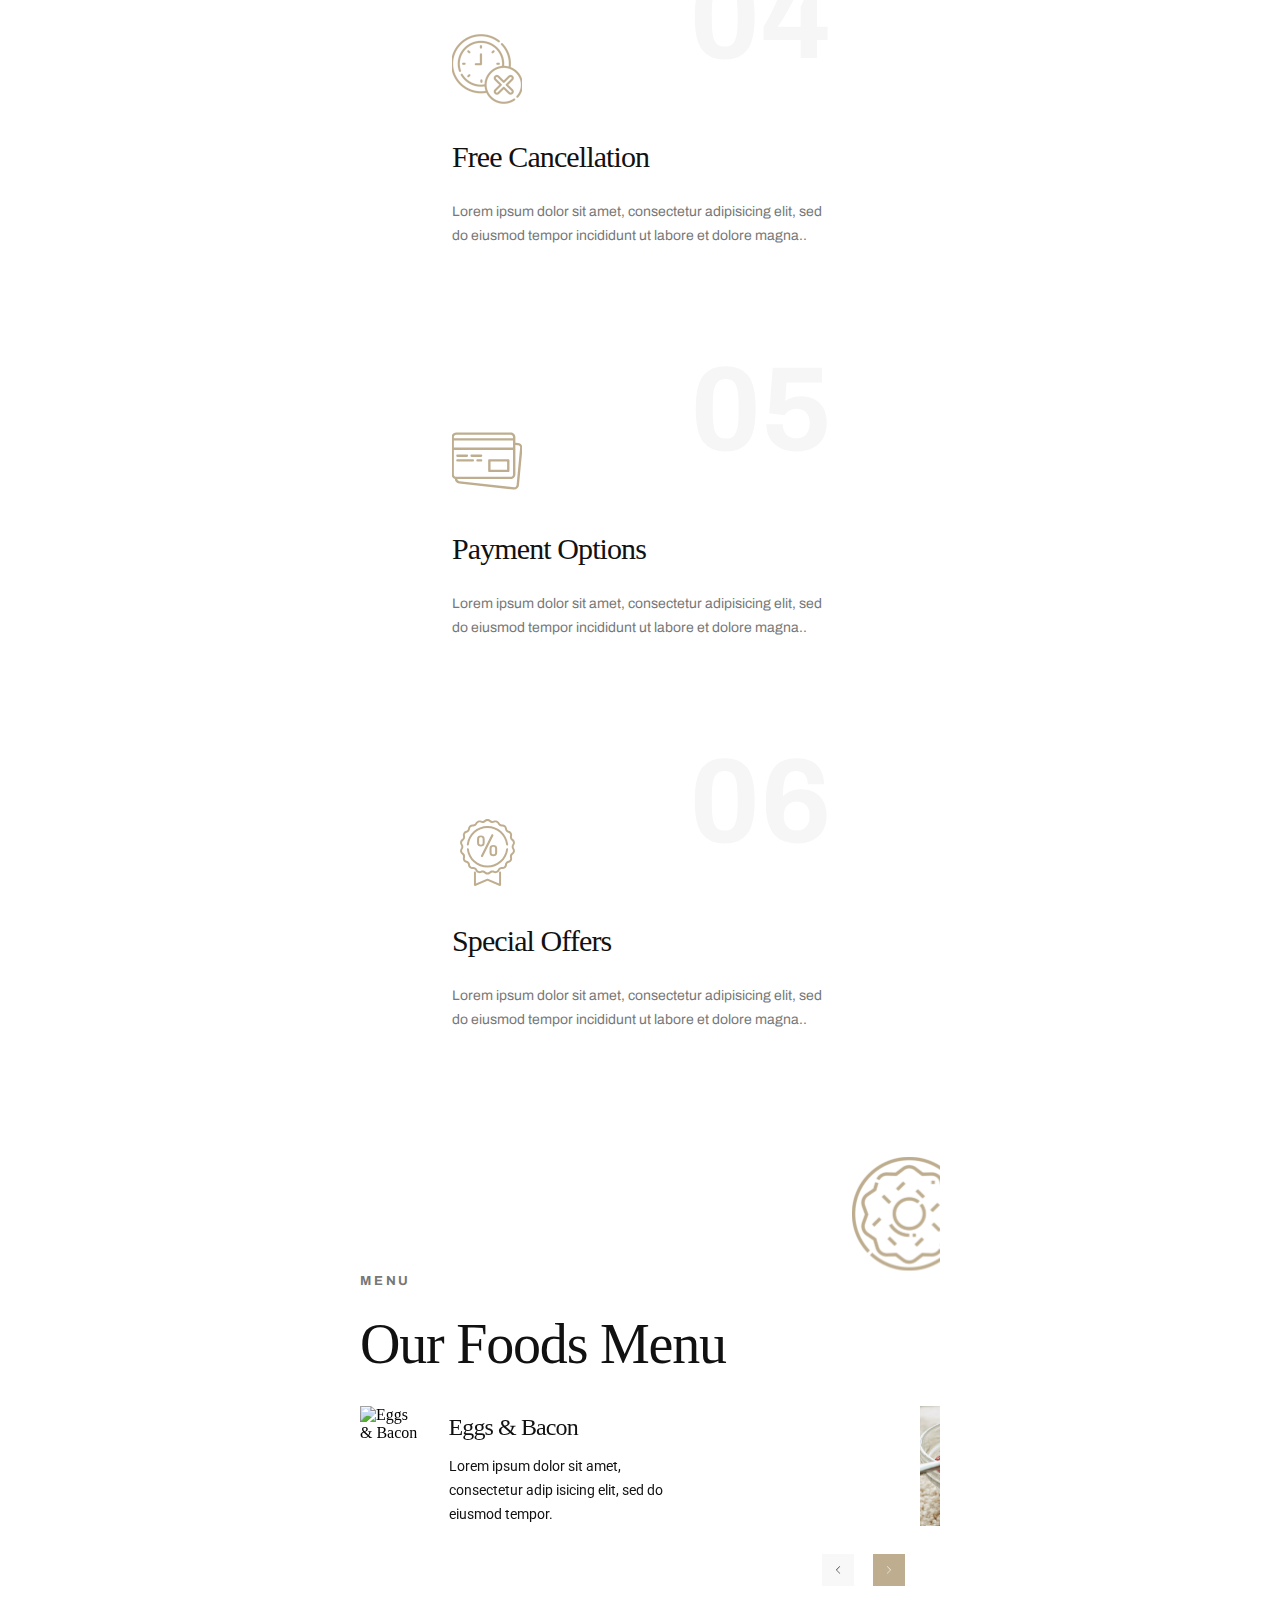
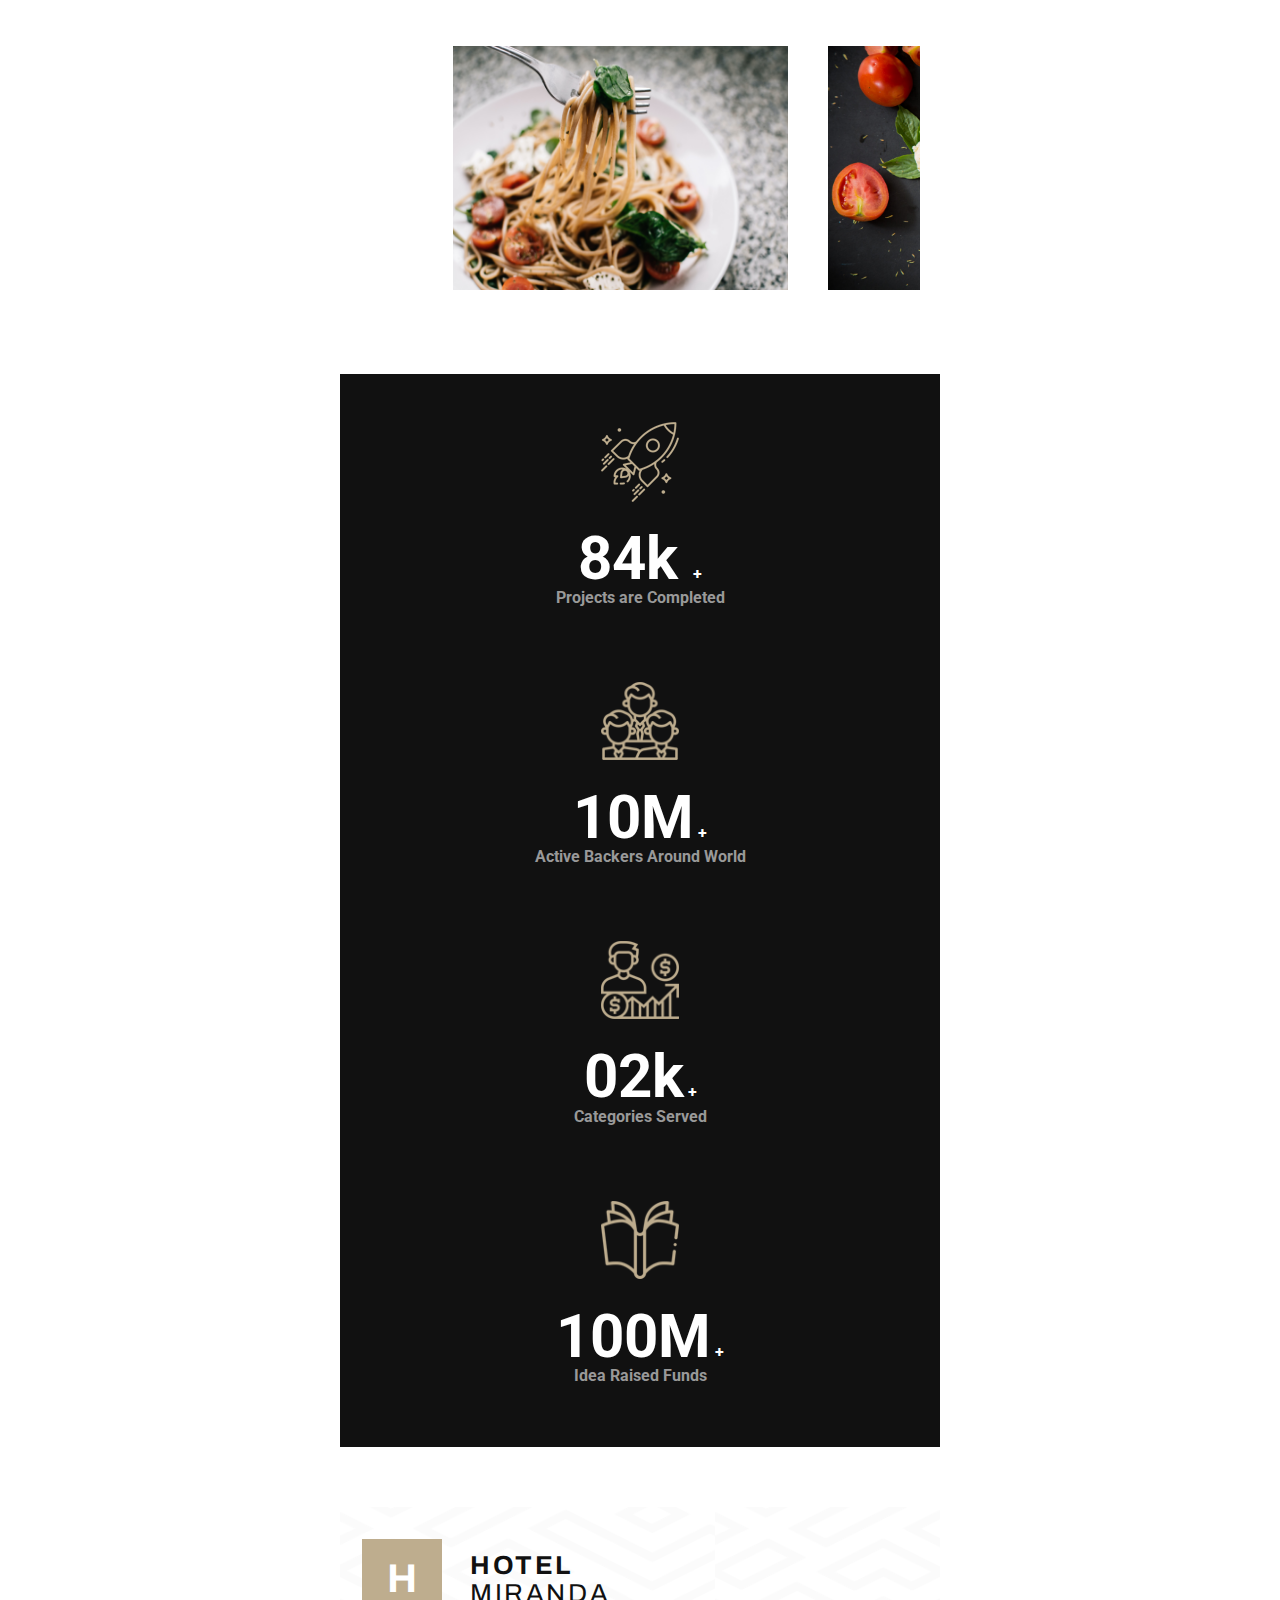
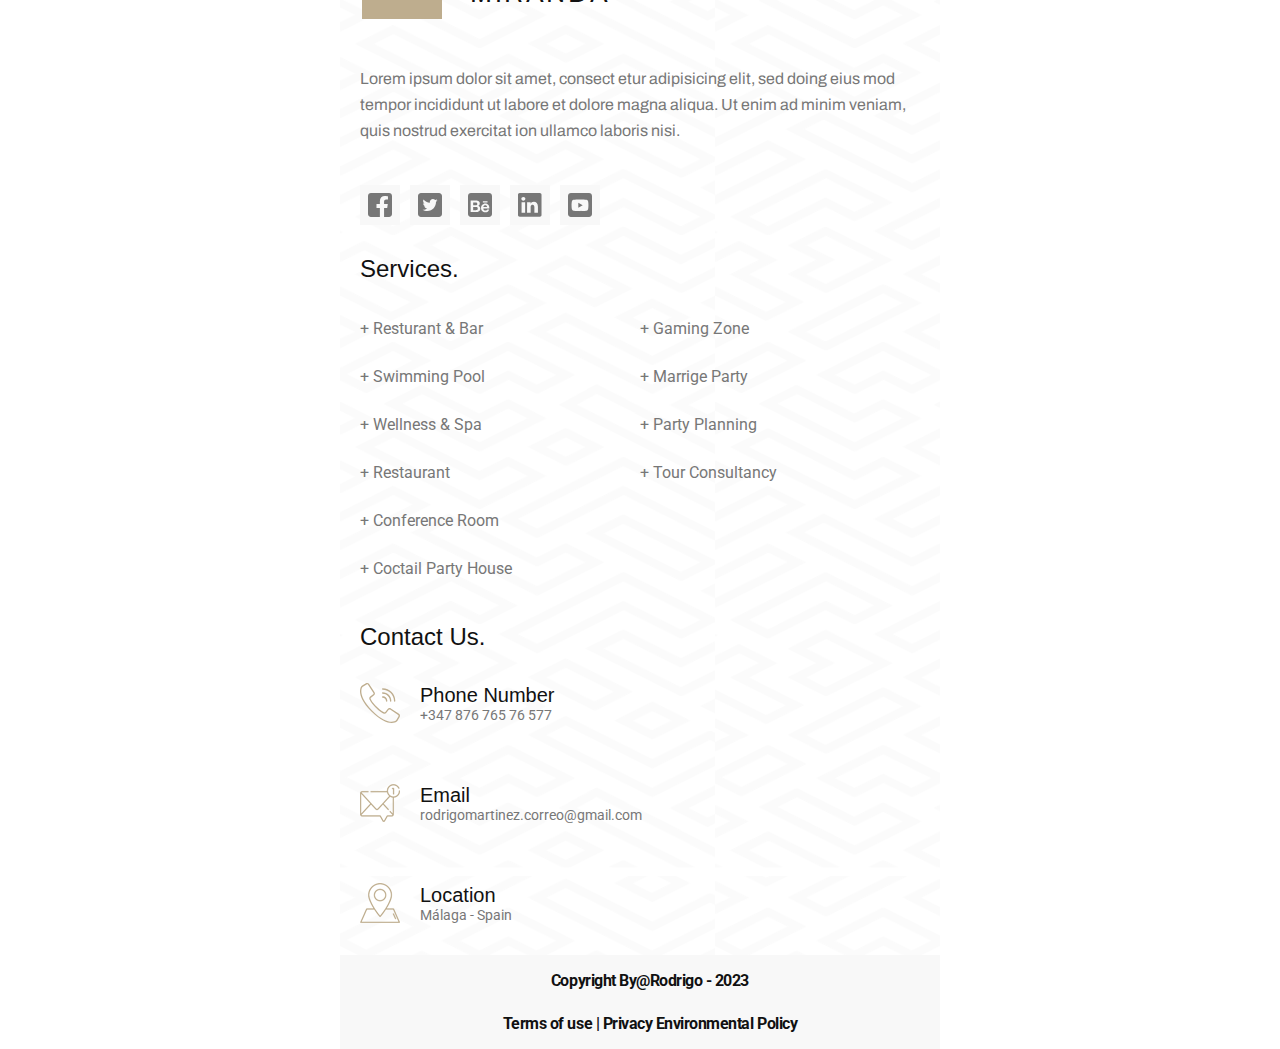
==== commit f4efc5ff: "rooms details - amenities" ====
--- a/index.html
+++ b/index.html
@@ -74,20 +74,10 @@
       <form action="" class="availability_form">
         <div class="availability_item">
           <label class="label-text" for="arrivalDate">Arrival Date</label>
-          <img
-            src="./resources/icons/availability/calendar.svg"
-            class="calendar-icon"
-            alt="calendar-icon"
-          />
           <input class="availability_input" id="arrivalDate" type="date" />
         </div>
         <div class="availability_item">
           <label class="label-text" for="departureDate">Departure Date</label>
-          <img
-            src="./resources/icons/availability/calendar.svg"
-            class="calendar-icon"
-            alt="calendar-icon"
-          />
           <input class="availability_input" id="departureDate" type="date" />
         </div>
         <a href="/rooms.html" class="button button_regular button_regular--gold"
@@ -515,6 +505,7 @@
         </div>
       </div>
     </section>
+    <!-- Footer Section -->
     <section class="footer">
       <div class="footer-content">
         <div class="footer-letterhead">H</div>
--- a/resources/css/styles.css
+++ b/resources/css/styles.css
@@ -16,6 +16,9 @@
   height: 244px;
 }
 
+.swiper-slide {
+  margin-top: 0 !important;
+}
 .swiper-slide-room img {
   width: 100%; /* Imágenes se ajustan al ancho del contenedor */
   height: 100%; /* Imágenes se ajustan a la altura del contenedor */
@@ -168,13 +171,12 @@
   overflow: hidden;
 }
 .rooms-page-swiper__wrapper {
-  margin-bottom: 24px;
+  margin-bottom: 40px;
 }
 .rooms-page-swiper__button--next {
   position: absolute;
   right: 13px;
-  bottom: 10px;
-  right: 0px;
+  bottom: 11px;
   margin-right: 15px;
   width: 16px;
   height: 16px;
@@ -187,7 +189,7 @@
 .rooms-page-swiper__button--prev {
   position: absolute;
   left: 13px;
-  bottom: 10px;
+  bottom: 11px;
   width: 16px;
   height: 16px;
   background-repeat: no-repeat;
@@ -326,6 +328,9 @@
 .button_big--transparent {
   border: 2px solid rgba(255, 255, 255, 0.33);
 }
+.button_big--centered {
+  margin: 0 auto;
+}
 .button_text {
   font-family: Archivo;
   color: #fff;
@@ -389,6 +394,133 @@
   height: 16px;
 }
 
+.rooms-details {
+  margin-top: 70px;
+  padding: 48px 20px;
+}
+
+.room-details-subtitle {
+  font-size: 14px;
+  margin-bottom: 12px;
+  color: #777777;
+}
+
+.room-luxury-title {
+  color: #111111;
+  font-family: Old Standard TT, sans-serif;
+  font-size: 40px;
+  font-style: normal;
+  font-weight: 400;
+  line-height: 48px;
+  letter-spacing: -1.44px;
+  margin-bottom: 12px;
+}
+
+.availability-title {
+  color: #111111;
+  text-align: center;
+  font-family: Archivo;
+  font-size: 18px;
+  font-style: normal;
+  font-weight: 700;
+  line-height: normal;
+  letter-spacing: -0.54px;
+  margin-bottom: 35px;
+}
+
+.room-details-paragraph {
+  margin-top: 48px;
+  color: #777777;
+  font-family: Roboto, serif;
+  font-size: 14px;
+  font-style: normal;
+  font-weight: 400;
+  line-height: 24px;
+}
+
+.room-details-amenities {
+  padding: 12px 20px 17px;
+}
+
+.room-details-bar {
+  margin-top: 14px;
+  margin-bottom: 35px;
+  width: 335px;
+  border-bottom: 1px solid #f1f1f1;
+}
+
+.amenities-container {
+  display: flex;
+  justify-content: space-between;
+}
+
+.amenities-inner-container {
+  display: flex;
+  flex-direction: column;
+  gap: 17px;
+}
+
+.amenities-item {
+  display: flex;
+  gap: 8px;
+}
+
+.amenities-icon {
+  width: 16px;
+  height: 16px;
+}
+.amenities-icon-ac {
+  background-image: url("../icons/room_amenities/ac.svg");
+}
+.amenities-icon-breakfast {
+  background-image: url("../icons/room_amenities/breakfast.svg");
+}
+.amenities-icon-cleaning {
+  background-image: url("../icons/room_amenities/cleaning.svg");
+}
+.amenities-icon-grocery {
+  background-image: url("../icons/room_amenities/grocery.svg");
+}
+.amenities-icon-shop {
+  background-image: url("../icons/room_amenities/shop.svg");
+}
+.amenities-icon-support {
+  background-image: url("../icons/room_amenities/support.svg");
+}
+.amenities-icon-security {
+  background-image: url("../icons/room_amenities/security.svg");
+}
+.amenities-icon-wifi {
+  background-image: url("../icons/room_amenities/wifi.svg");
+}
+.amenities-icon-kitchen {
+  background-image: url("../icons/room_amenities/kitchen.svg");
+}
+.amenities-icon-shower {
+  background-image: url("../icons/room_amenities/shower.svg");
+}
+.amenities-icon-bed {
+  background-image: url("../icons/room_amenities/bed.svg");
+}
+.amenities-icon-towels {
+  background-image: url("../icons/room_amenities/towels.svg");
+}
+.amenities-icon-locker {
+  background-image: url("../icons/room_amenities/locker.svg");
+}
+.amenities-icon-expert {
+  background-image: url("../icons/room_amenities/expert.svg");
+}
+
+.amenities-text {
+  color: #777777;
+  font-family: Roboto, serif;
+  font-size: 15px;
+  font-style: normal;
+  font-weight: 500;
+  line-height: normal;
+}
+
 .amenities {
   margin: 0 auto;
   max-width: 600px;
@@ -621,6 +753,11 @@
   padding: 36px 20px;
   background: #111111;
 }
+.availability--white {
+  background: #fff;
+  margin: 49px auto 0px;
+  width: 290px;
+}
 
 .availability_form {
   display: inline-flex;
@@ -633,13 +770,18 @@
   flex-direction: column;
   justify-content: center;
   align-items: flex-start;
-  gap: 23px;
   margin-bottom: 30px;
 }
 
 .calendar-icon {
-  position: absolute;
+  position: relative;
   width: 16px;
+  bottom: -17px;
+}
+.calendar-icon--grey {
+  z-index: 2;
+  bottom: -38px;
+  left: 255px;
 }
 
 .label-text {
@@ -649,6 +791,10 @@
   font-style: normal;
   font-weight: 700;
   line-height: normal;
+  margin-bottom: 13px;
+}
+.label-text--black {
+  color: #111111;
 }
 
 .availability_input {
@@ -668,6 +814,49 @@
   margin-bottom: 15px;
   border: none;
   border-bottom: 2px solid #bead8e;
+}
+.availability_input:focus {
+  outline: none;
+}
+
+.availability_input [type=date]::-webkit-calendar-picker-indicator {
+  background-image: url("../icons/availability/calendar.svg");
+  position: absolute;
+  z-index: 55;
+  left: 0px;
+  top: 0px;
+  color: #fff;
+  cursor: pointer;
+}
+
+.availability_input_rdetails {
+  font-family: Roboto;
+  color: #686868;
+  font-size: 14px;
+  font-style: normal;
+  font-weight: 400;
+  line-height: normal;
+  border: none;
+  padding: 0 22px 0 30px;
+  height: 60px;
+  width: 290px;
+  background: #f8f8f8;
+  position: relative;
+  top: 0px;
+  left: 0px;
+}
+.availability_input_rdetails:focus {
+  outline: none;
+}
+
+.availability_input_rdetails [type=date]::-webkit-calendar-picker-indicator {
+  background-image: url("../icons/availability/grey_calendar.svg");
+  position: absolute;
+  z-index: 55;
+  right: 0px;
+  top: 0px;
+  color: #fff;
+  cursor: pointer;
 }
 
 .about-us {
@@ -936,6 +1125,7 @@
 }
 .room-container--down {
   top: 28px;
+  padding-bottom: 0;
 }
 
 .room-name {
@@ -968,7 +1158,11 @@
   font-style: normal;
   font-weight: 700;
   line-height: 43px;
-  font-size: 16px;
+  font-size: 14px;
+}
+.room-price-left {
+  text-align: left;
+  margin-bottom: 16px;
 }
 .room-price-value {
   font-size: 32px;
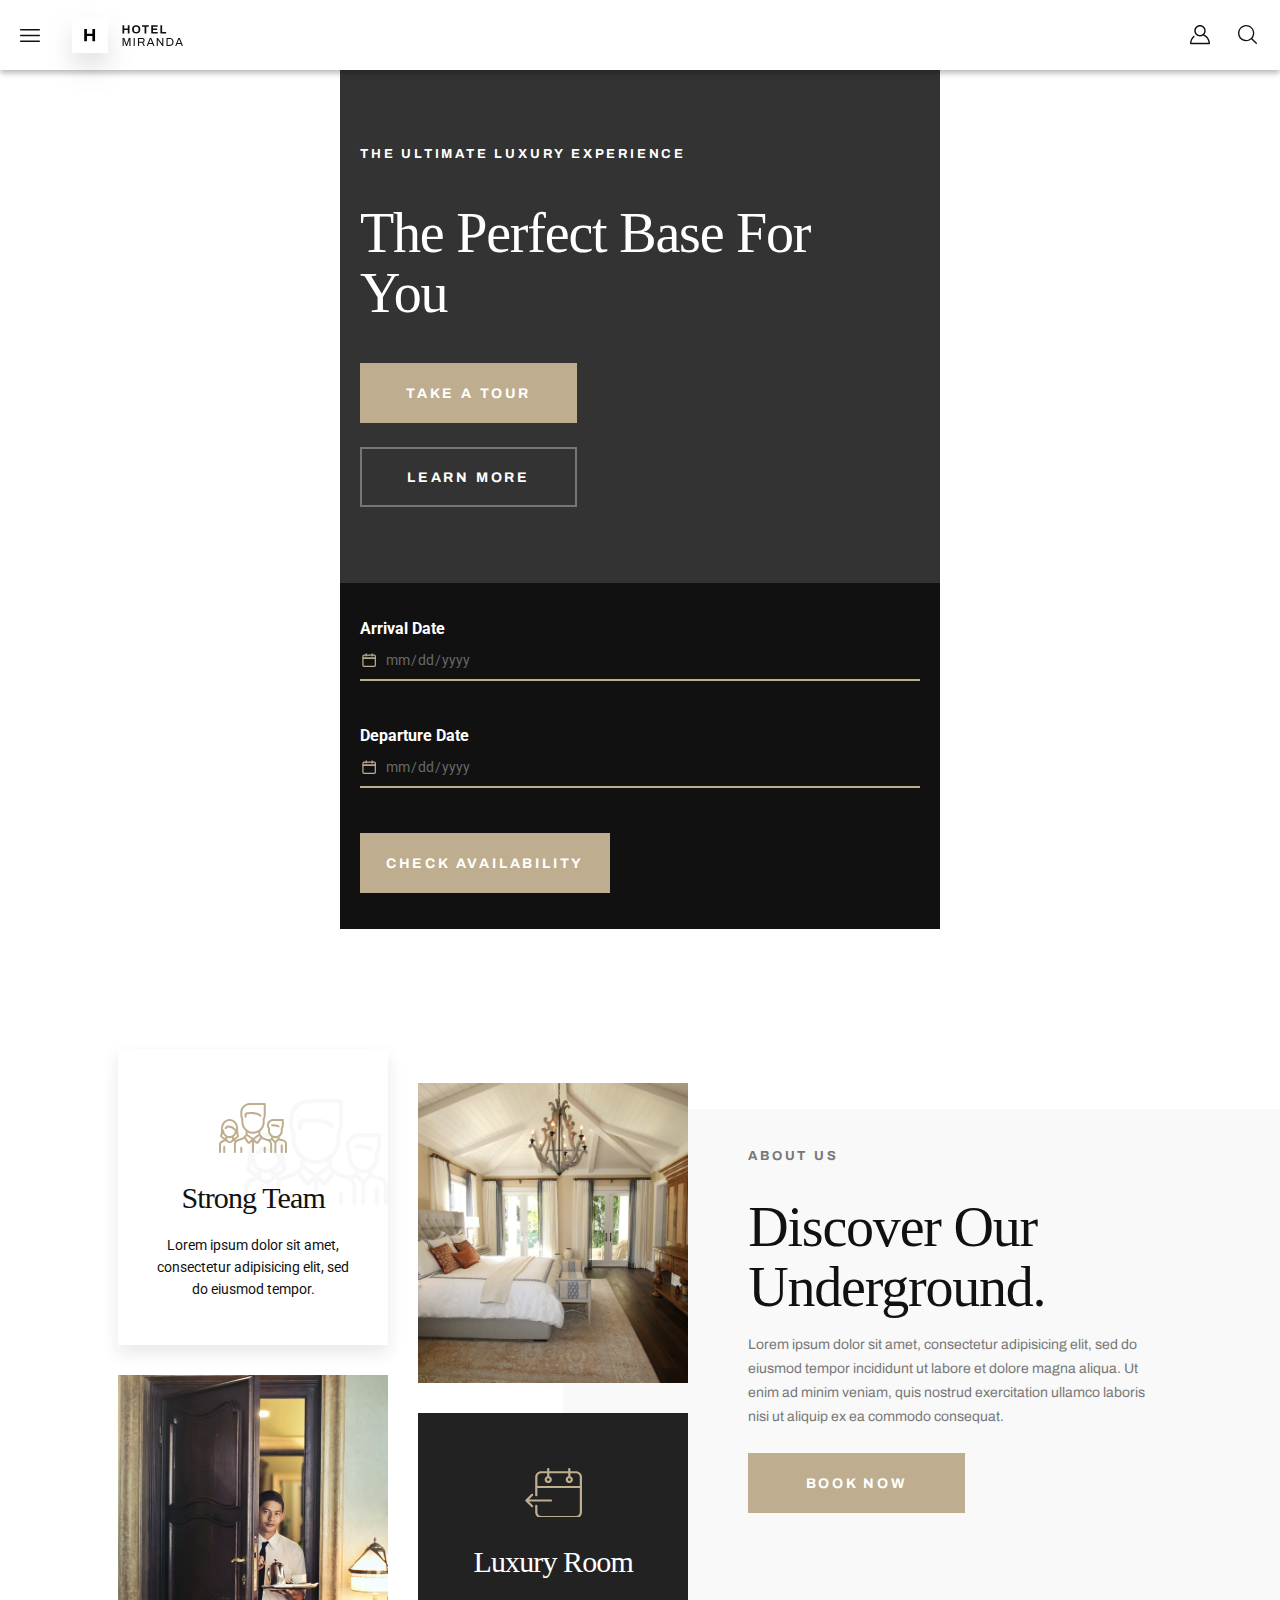
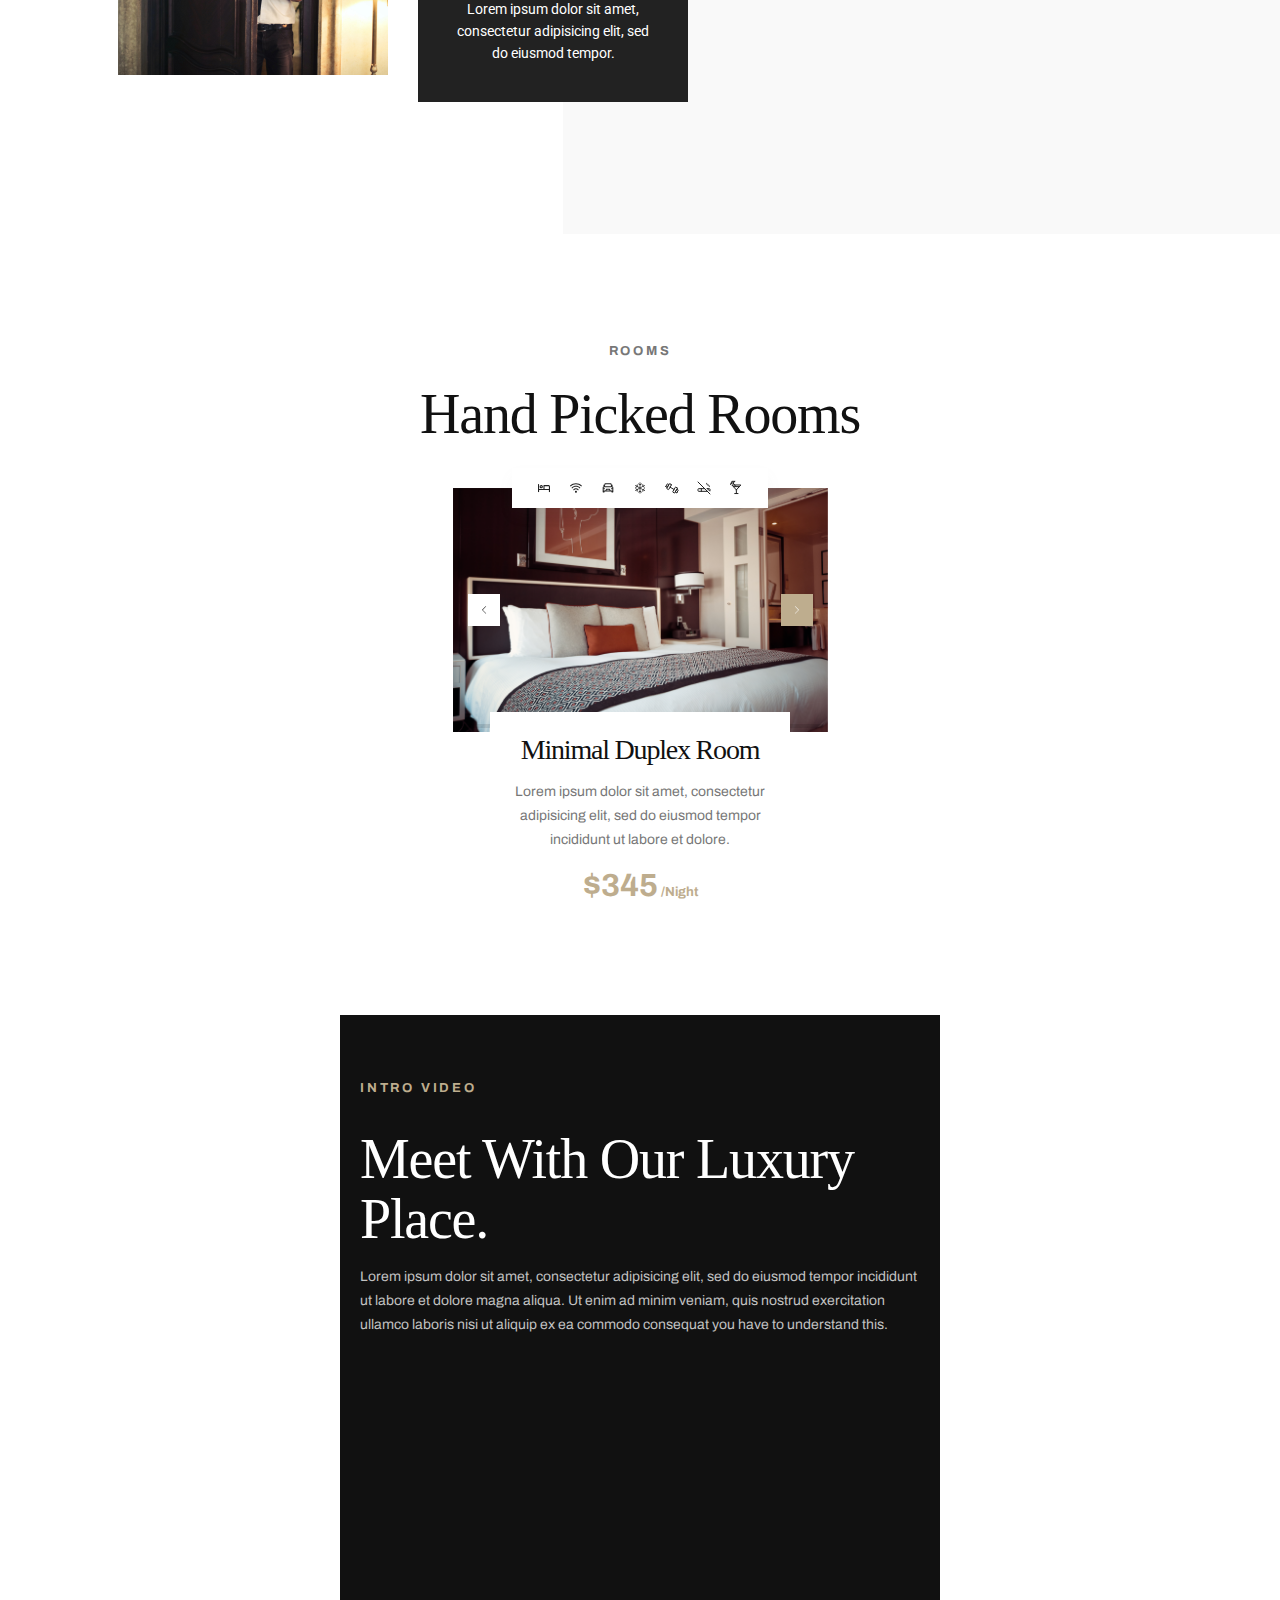
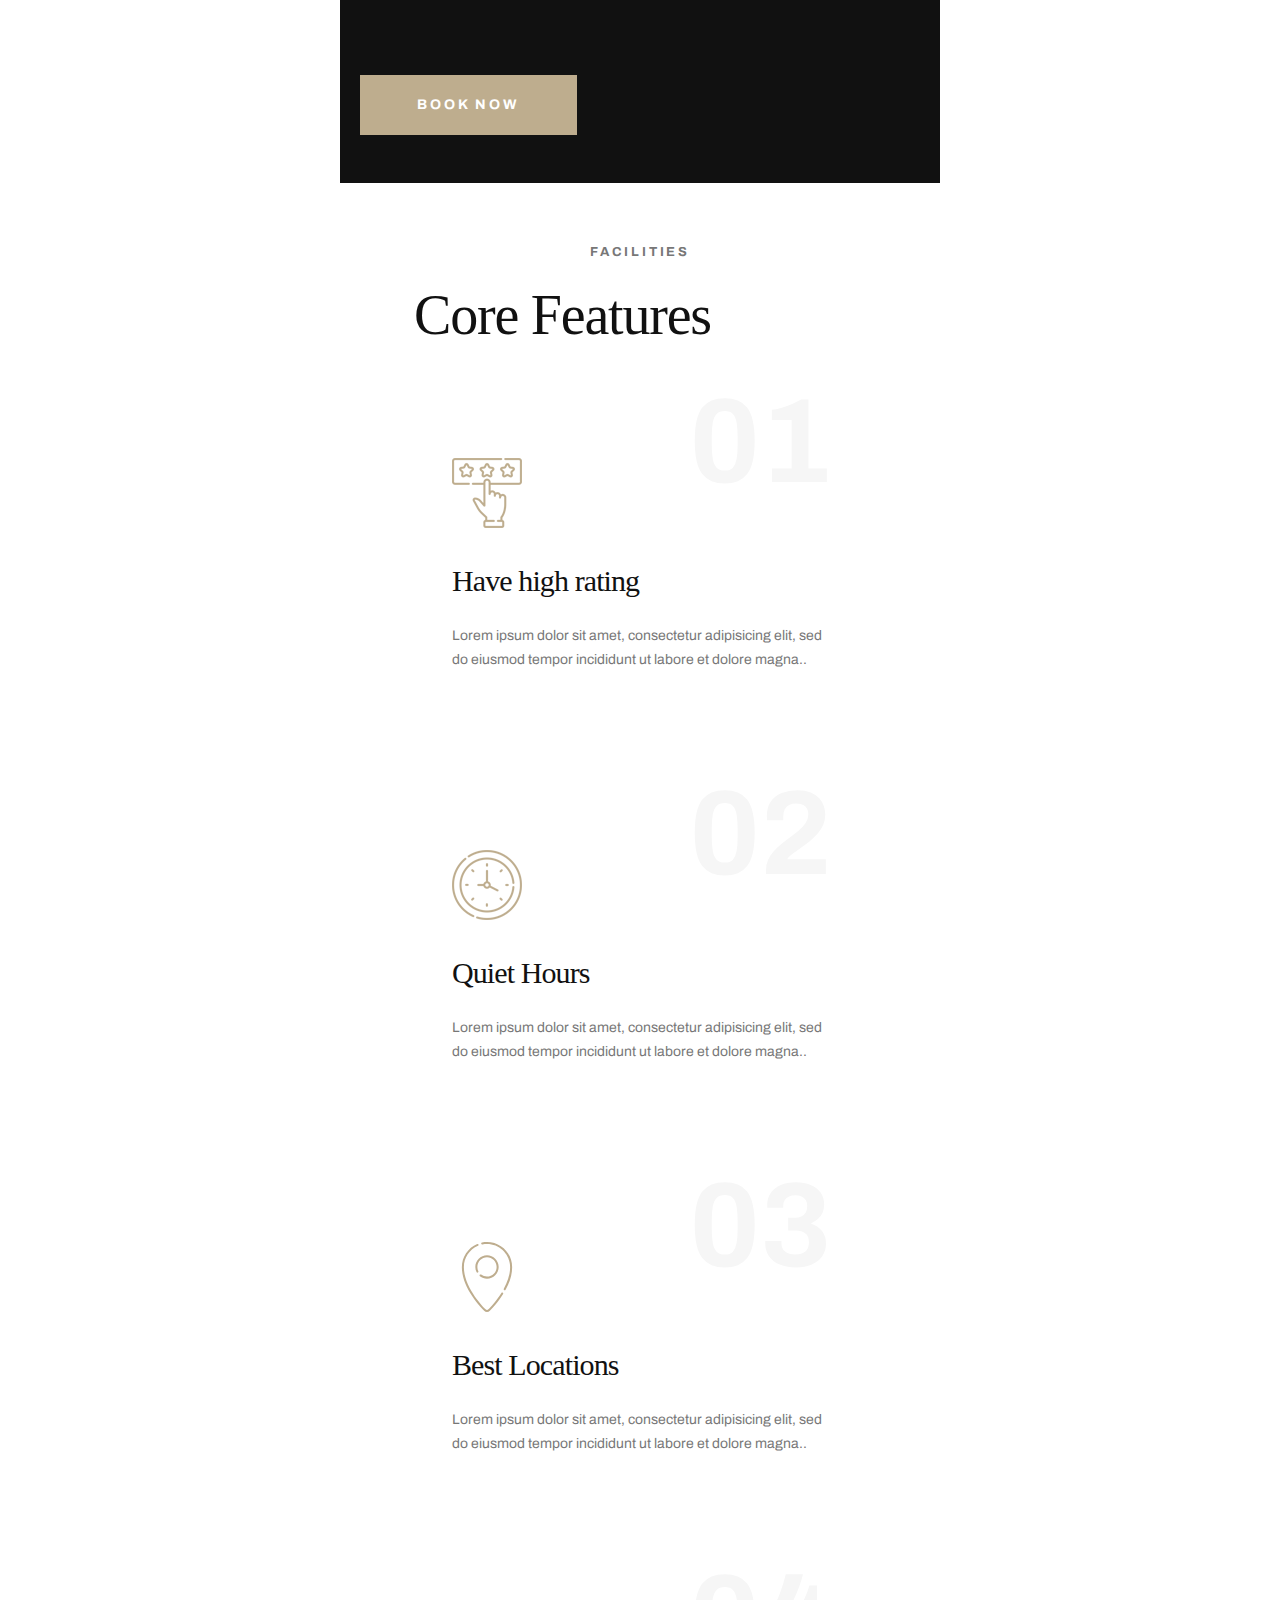
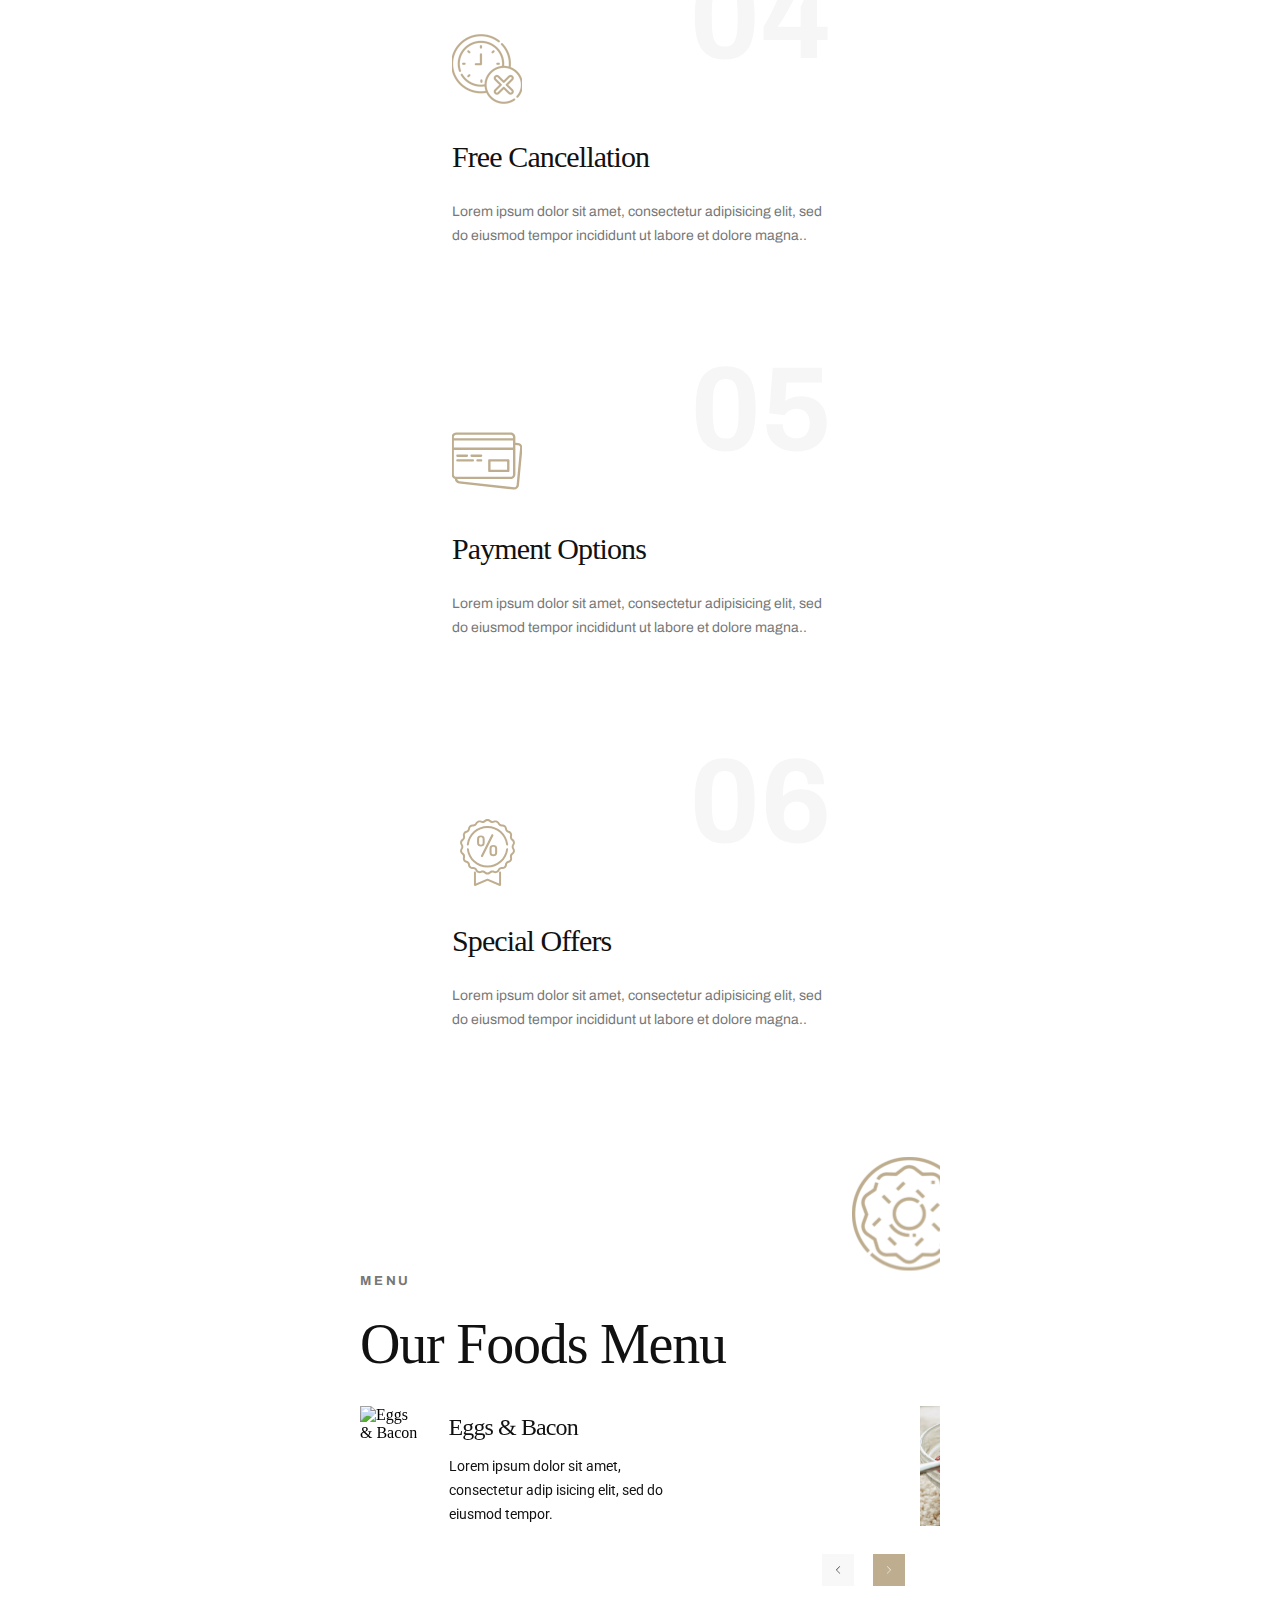
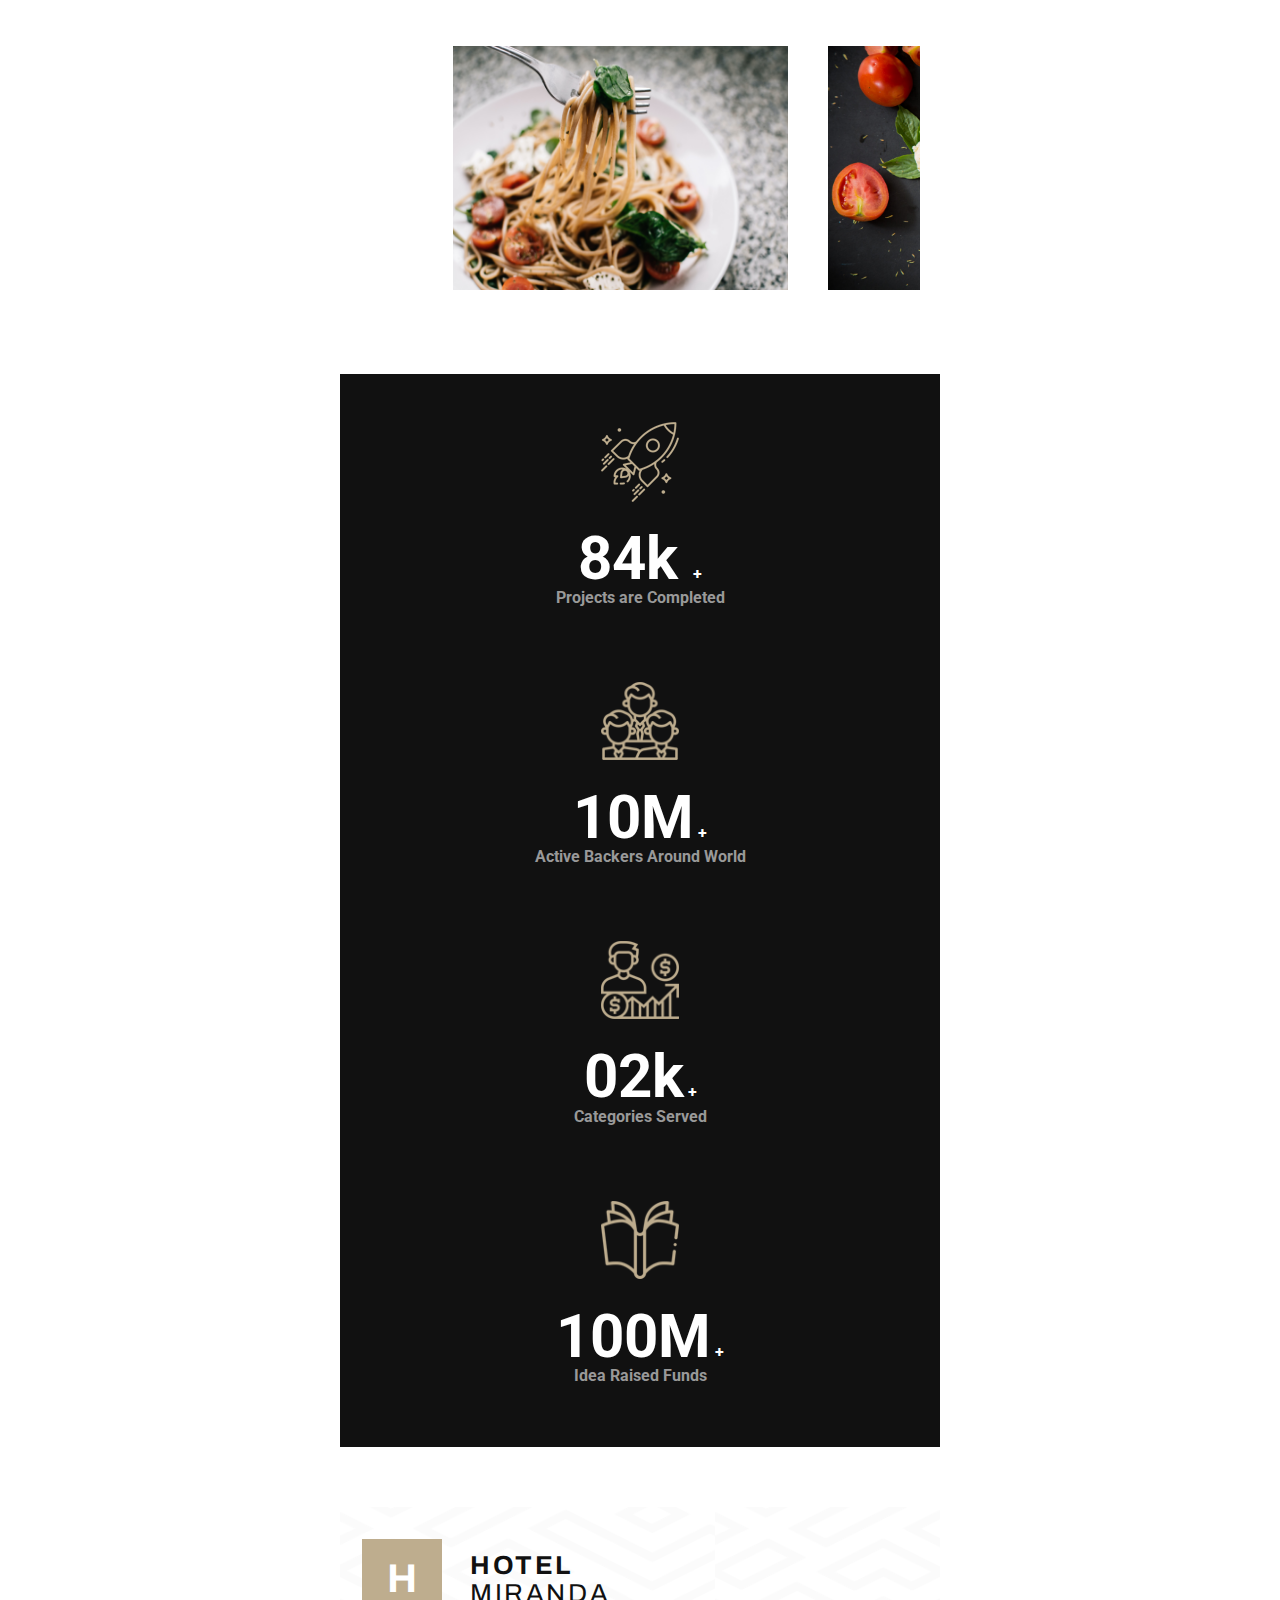
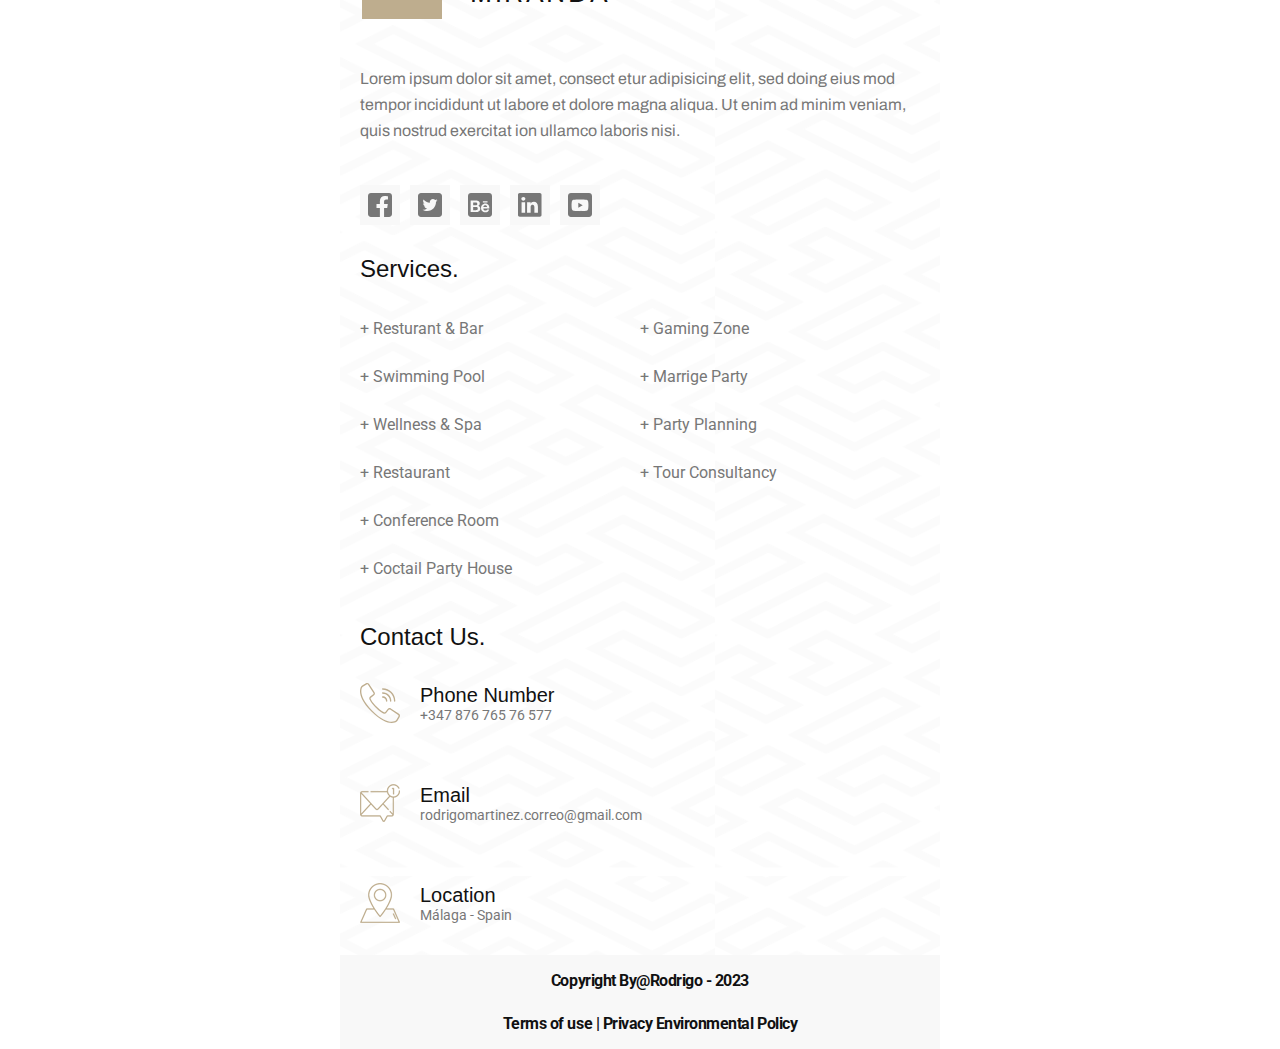
==== commit 17f500fc: "favicon added" ====
--- a/index.html
+++ b/index.html
@@ -4,6 +4,7 @@
     <meta charset="UTF-8" />
     <meta name="viewport" content="width=device-width, initial-scale=1.0" />
     <title>Hotel Miranda</title>
+    <link rel="icon" type="image/x-icon" href="./favicon.ico"/>
     <!-- CSS -->
     <link rel="stylesheet" href="./resources/css/styles.css" />
     <!-- Google Fonts -->
--- a/resources/css/styles.css
+++ b/resources/css/styles.css
@@ -16,9 +16,6 @@
   height: 244px;
 }
 
-.swiper-slide {
-  margin-top: 0 !important;
-}
 .swiper-slide-room img {
   width: 100%; /* Imágenes se ajustan al ancho del contenedor */
   height: 100%; /* Imágenes se ajustan a la altura del contenedor */
@@ -281,19 +278,6 @@
   letter-spacing: -0.9px;
 }
 
-input[type=date]::-webkit-calendar-picker-indicator {
-  width: 100%;
-  height: 100%;
-  position: absolute;
-  top: 0;
-  left: 0;
-  color: transparent;
-  background: 0 0;
-  margin: 0;
-  opacity: 0;
-  pointer-events: auto;
-}
-
 .button {
   display: flex;
   align-items: center;
@@ -395,8 +379,14 @@
 }
 
 .rooms-details {
-  margin-top: 70px;
   padding: 48px 20px;
+  max-width: 600px;
+  margin: 70px auto 0px;
+}
+
+.rooms-details-container {
+  margin: 0 auto;
+  width: fit-content;
 }
 
 .room-details-subtitle {
@@ -404,6 +394,11 @@
   margin-bottom: 12px;
   color: #777777;
 }
+.room-details-subtitle--gold {
+  color: #bead8e;
+  margin-top: 15px;
+  margin-bottom: 25px;
+}
 
 .room-luxury-title {
   color: #111111;
@@ -414,6 +409,10 @@
   line-height: 48px;
   letter-spacing: -1.44px;
   margin-bottom: 12px;
+}
+.room-luxury-title--white {
+  text-align: center;
+  color: #fff;
 }
 
 .availability-title {
@@ -429,6 +428,9 @@
 }
 
 .room-details-paragraph {
+  text-align: justify;
+  max-width: 600px;
+  margin: 0 auto;
   margin-top: 48px;
   color: #777777;
   font-family: Roboto, serif;
@@ -437,9 +439,17 @@
   font-weight: 400;
   line-height: 24px;
 }
+.room-details-paragraph-founder {
+  margin: 0;
+  height: 81px;
+  width: 317px;
+  text-align: center;
+}
 
 .room-details-amenities {
   padding: 12px 20px 17px;
+  max-width: 600px;
+  margin: 60px auto 0px;
 }
 
 .room-details-bar {
@@ -451,7 +461,7 @@
 
 .amenities-container {
   display: flex;
-  justify-content: space-between;
+  justify-content: space-around;
 }
 
 .amenities-inner-container {
@@ -519,6 +529,148 @@
   font-style: normal;
   font-weight: 500;
   line-height: normal;
+}
+
+.founder-card {
+  display: flex;
+  flex-direction: column;
+  justify-content: center;
+  align-items: center;
+  padding: 60px 0px 41px;
+}
+.founder-card-avatar {
+  position: relative;
+  background-image: url("../icons/avatars/grey_ellipse.svg");
+  height: 150px;
+  width: 150px;
+  margin-bottom: 38px;
+}
+.founder-card-avatar-circle {
+  position: absolute;
+  right: 0px;
+}
+.founder-card-avatar-checkmark {
+  position: absolute;
+  right: 15px;
+  top: 15px;
+}
+
+.cancellation {
+  margin-top: 63px;
+  margin-bottom: 101px;
+}
+
+.related-rooms {
+  margin-bottom: 74px;
+}
+
+.offers-title {
+  padding-bottom: 20px;
+}
+
+.offers {
+  margin: 70px auto 0;
+  padding: 48px 20px;
+  max-width: 600px;
+}
+
+.offers-card {
+  background: #fff;
+  box-shadow: 0px 14px 24px 0px rgba(184, 184, 184, 0.1);
+  padding: 0 20px 32px;
+  margin: 0 auto 32px;
+}
+
+.offers-container {
+  position: relative;
+  margin: 0 auto;
+  background-image: url("../assets/rooms/room1.jpg");
+  background-position: center;
+  background-repeat: no-repeat;
+  background-size: cover;
+  height: 200px;
+  width: 80%;
+  margin-bottom: 16px;
+}
+
+.offers-inner-container {
+  display: flex;
+  align-items: end;
+  flex-direction: column;
+  gap: 2px;
+  position: absolute;
+  top: 135px;
+  right: 13px;
+}
+
+.offer-price {
+  color: #bead8e;
+  text-align: right;
+  font-family: Archivo, sans-serif;
+  text-decoration: line-through;
+}
+.offer-price-value {
+  font-size: 23px;
+  font-style: normal;
+  font-weight: 700;
+  line-height: normal;
+}
+.offer-price-value--discount {
+  text-decoration: none;
+  color: #de5777;
+  font-size: 30px;
+}
+.offer-price-night {
+  font-size: 11px;
+  font-style: normal;
+  font-weight: 700;
+  line-height: normal;
+}
+.offer-price-night--discount {
+  text-decoration: none;
+  color: #de5777;
+  font-size: 12px;
+}
+
+.offer-price-night {
+  color: #bead8e;
+  font-family: Archivo;
+  text-decoration-line: strikethrough;
+}
+
+.offers-paragraph {
+  color: #777777;
+  font-family: Roboto, serif;
+  font-size: 14px;
+  font-style: normal;
+  font-weight: 400;
+  line-height: 24px;
+}
+
+.offers-amenities {
+  margin: 25px;
+}
+
+.popular {
+  padding: 48px 20px 0px;
+  background: #111111;
+}
+
+.popular-title {
+  color: #bead8e;
+  font-family: Archivo, sans-serif;
+  font-size: 14px;
+  font-style: normal;
+  font-weight: 500;
+  line-height: normal;
+  letter-spacing: 2.8px;
+  text-align: center;
+  margin-bottom: 25px;
+}
+
+.popular-rooms {
+  margin-bottom: 60px;
+  padding-bottom: 48px;
 }
 
 .amenities {
@@ -736,6 +888,9 @@
 .banner-subtitle {
   padding: 75px 118px 40px 0px;
 }
+.banner-subtitle-pages {
+  padding-bottom: 16px;
+}
 
 .banner-main-title {
   padding: 0px 41px 40px 0px;
@@ -819,10 +974,9 @@
   outline: none;
 }
 
-.availability_input [type=date]::-webkit-calendar-picker-indicator {
+.availability_input[type=date]::-webkit-calendar-picker-indicator {
   background-image: url("../icons/availability/calendar.svg");
   position: absolute;
-  z-index: 55;
   left: 0px;
   top: 0px;
   color: #fff;
@@ -849,12 +1003,11 @@
   outline: none;
 }
 
-.availability_input_rdetails [type=date]::-webkit-calendar-picker-indicator {
+.availability_input_rdetails[type=date]::-webkit-calendar-picker-indicator {
   background-image: url("../icons/availability/grey_calendar.svg");
   position: absolute;
-  z-index: 55;
-  right: 0px;
-  top: 0px;
+  right: 15px;
+  top: 21px;
   color: #fff;
   cursor: pointer;
 }
@@ -1003,6 +1156,12 @@
     display: flex;
     flex-direction: row-reverse;
     min-height: 780px;
+  }
+  .about-us-title {
+    max-width: 457px;
+  }
+  .about-us-paragraph {
+    max-width: 397px;
   }
   .about-us_section-1 {
     padding-left: 185px;
@@ -1108,6 +1267,10 @@
   margin-bottom: 24px;
 }
 
+.rooms-main-title {
+  padding-bottom: 5px;
+}
+
 .rooms-title {
   text-align: center;
 }
@@ -1127,6 +1290,17 @@
   top: 28px;
   padding-bottom: 0;
 }
+.room-container--related {
+  top: 5px;
+  padding-bottom: 0;
+}
+.room-container--popular {
+  padding-top: 49px;
+  top: -20px;
+  width: 100%;
+  max-width: 375px;
+  z-index: 1;
+}
 
 .room-name {
   display: inline-flex;
@@ -1141,6 +1315,9 @@
   line-height: 36px;
   letter-spacing: -1.2px;
 }
+.room-subtitle-related {
+  font-size: 24px;
+}
 
 .room-description {
   color: #777777;
@@ -1169,6 +1346,9 @@
 }
 .room-price-nigth {
   font-size: 13px;
+}
+.room-price-related {
+  font-size: 16px;
 }
 
 .room-booking-now {
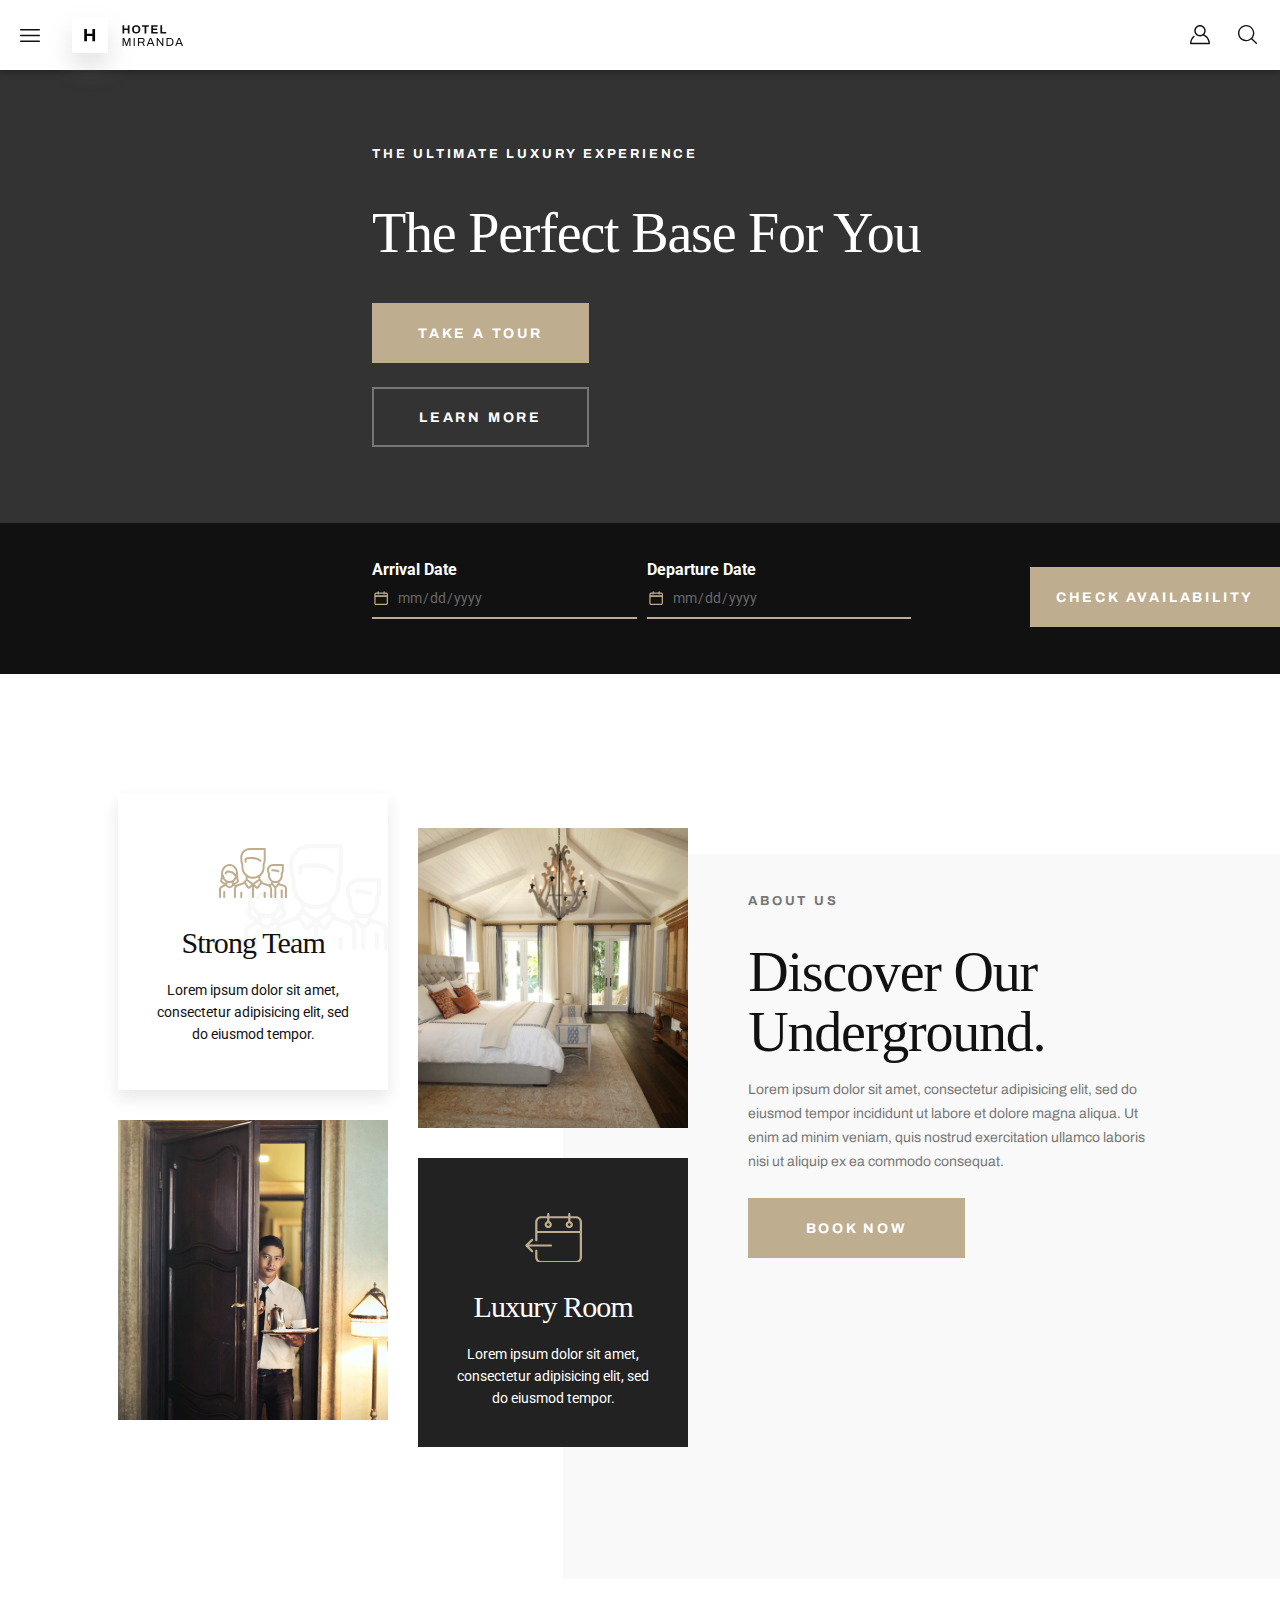
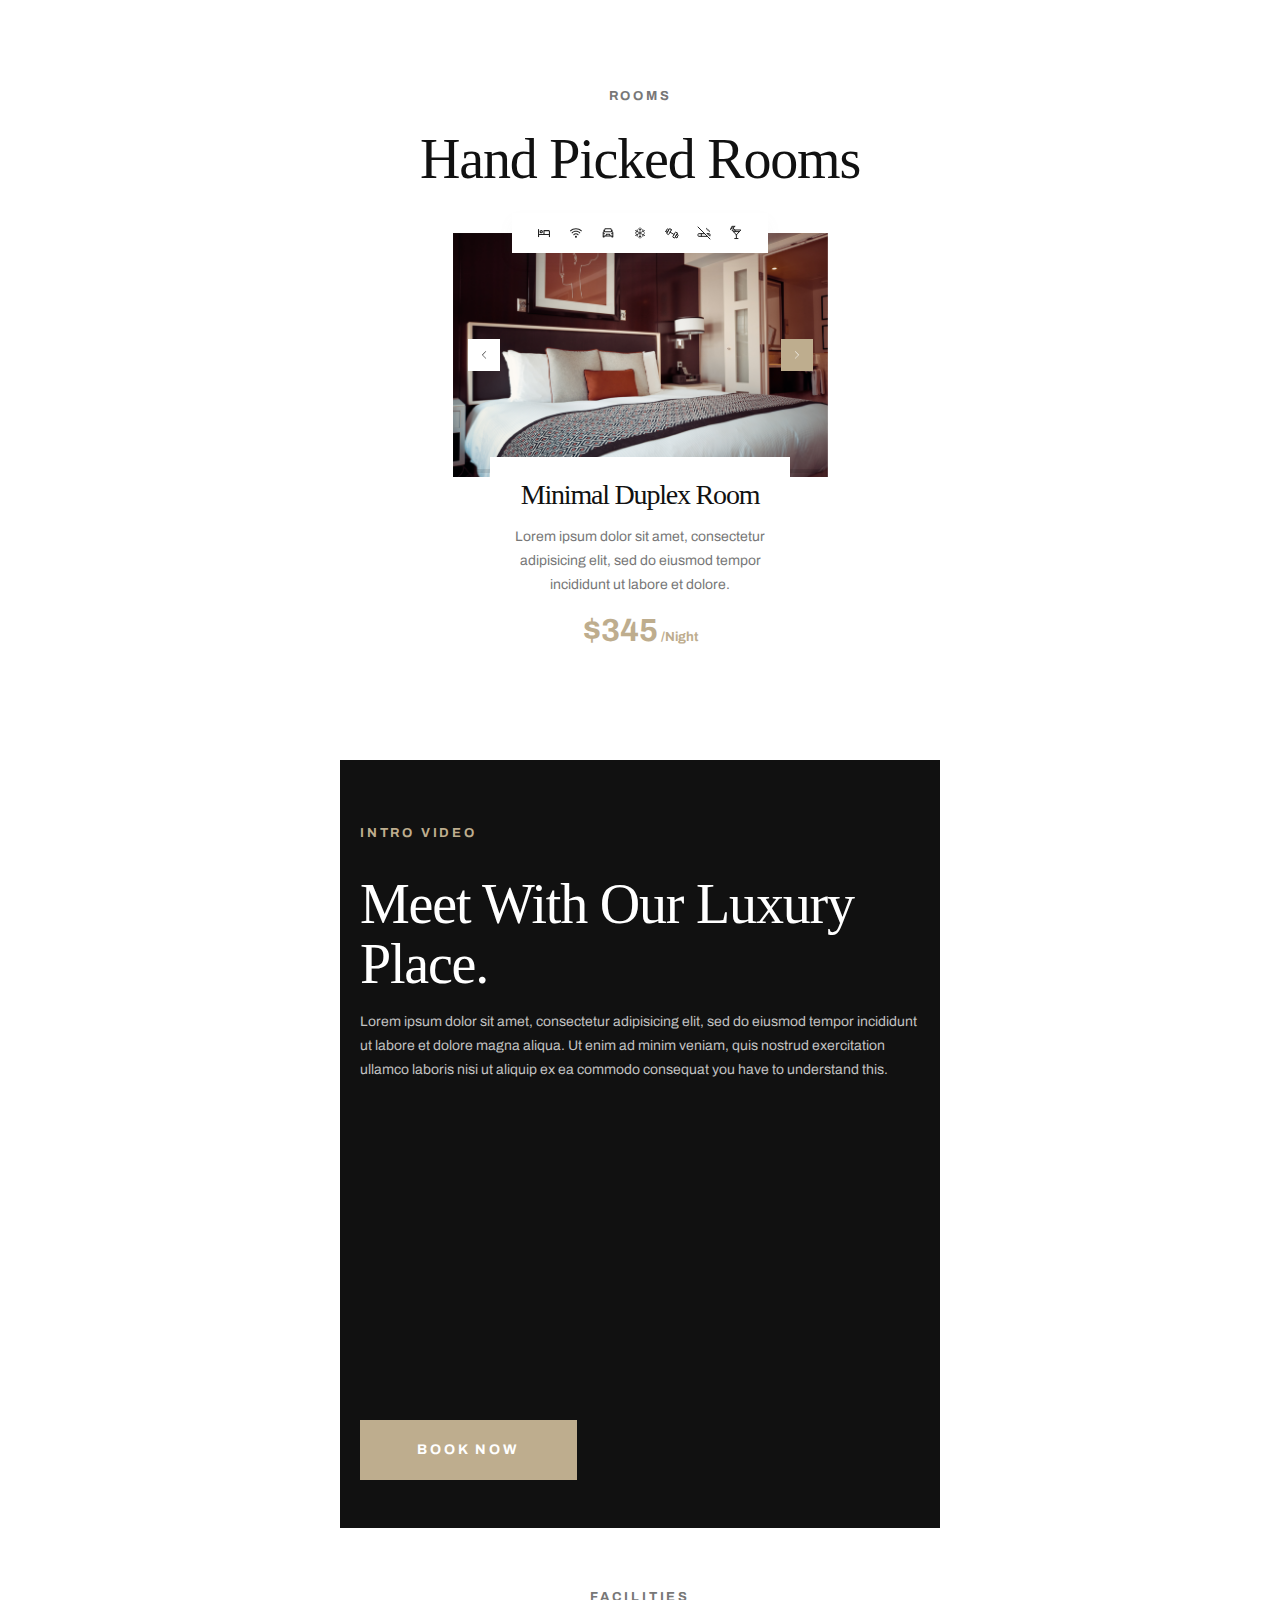
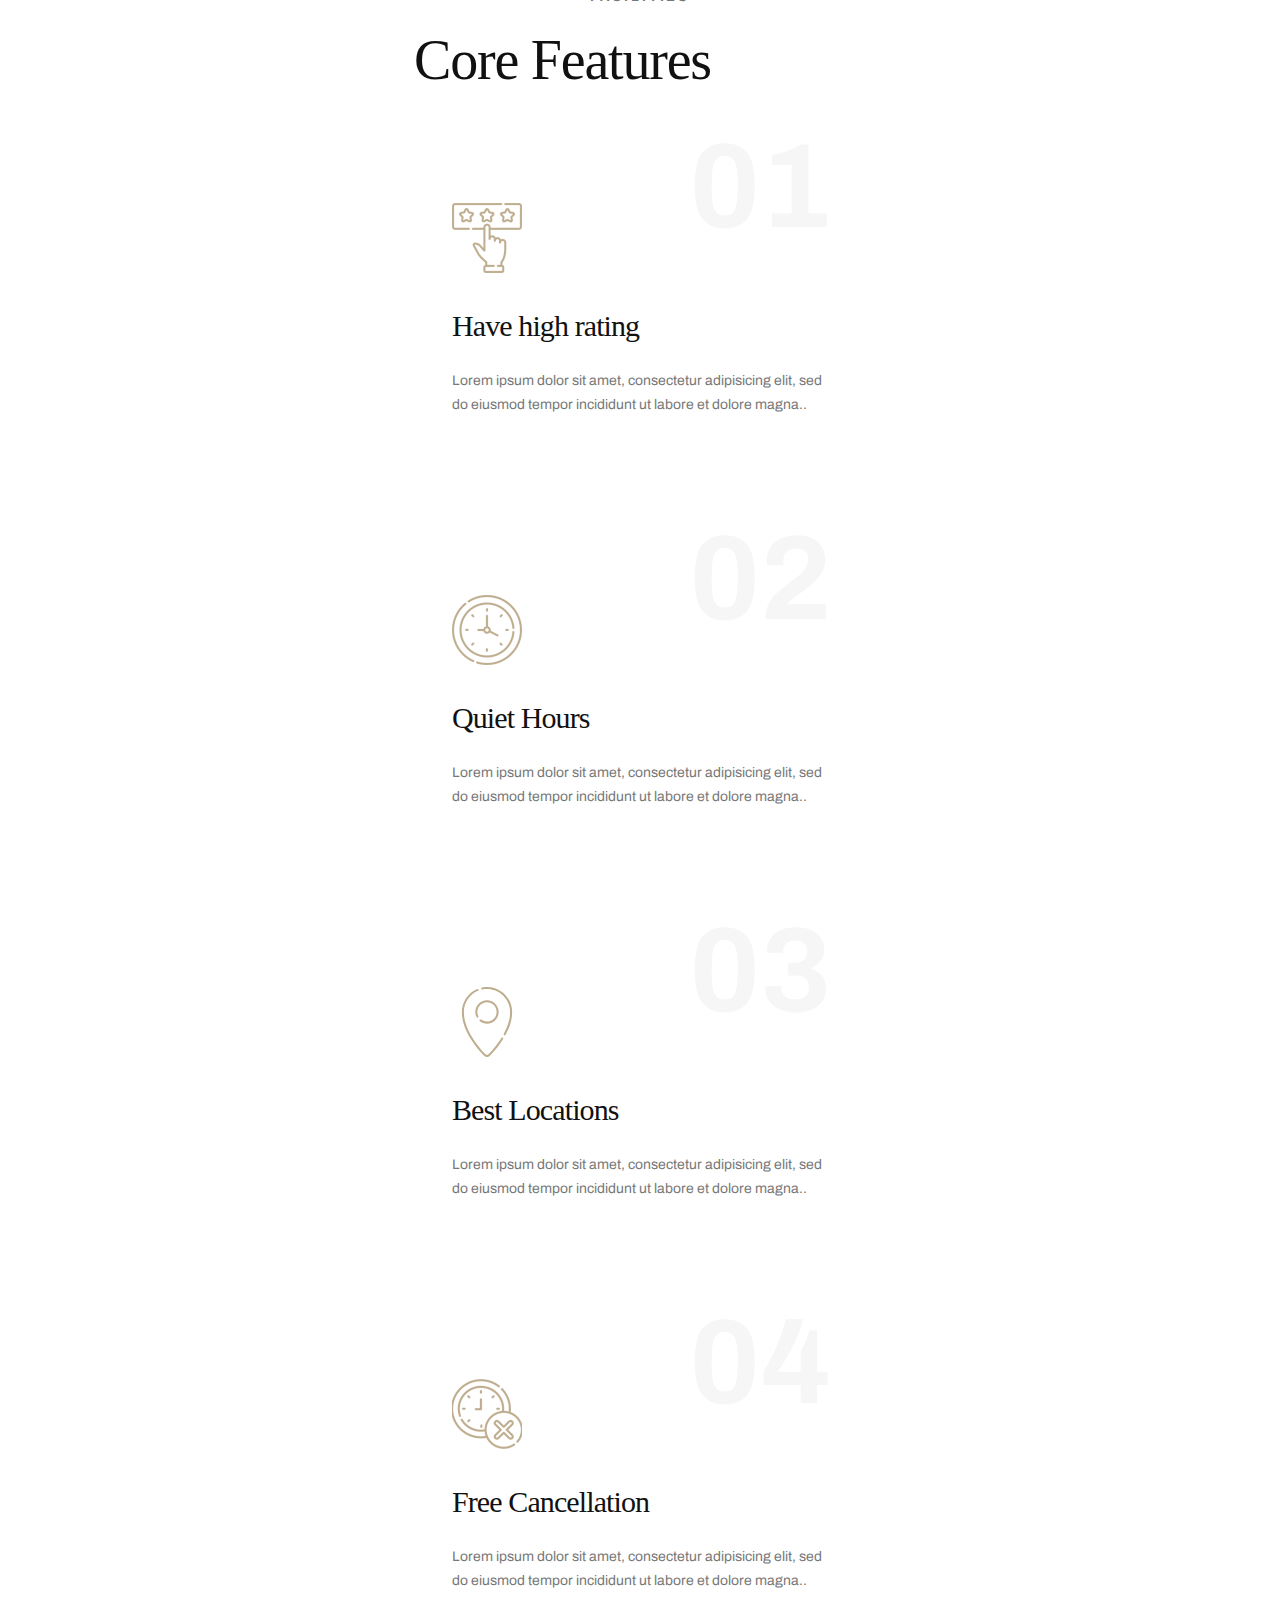
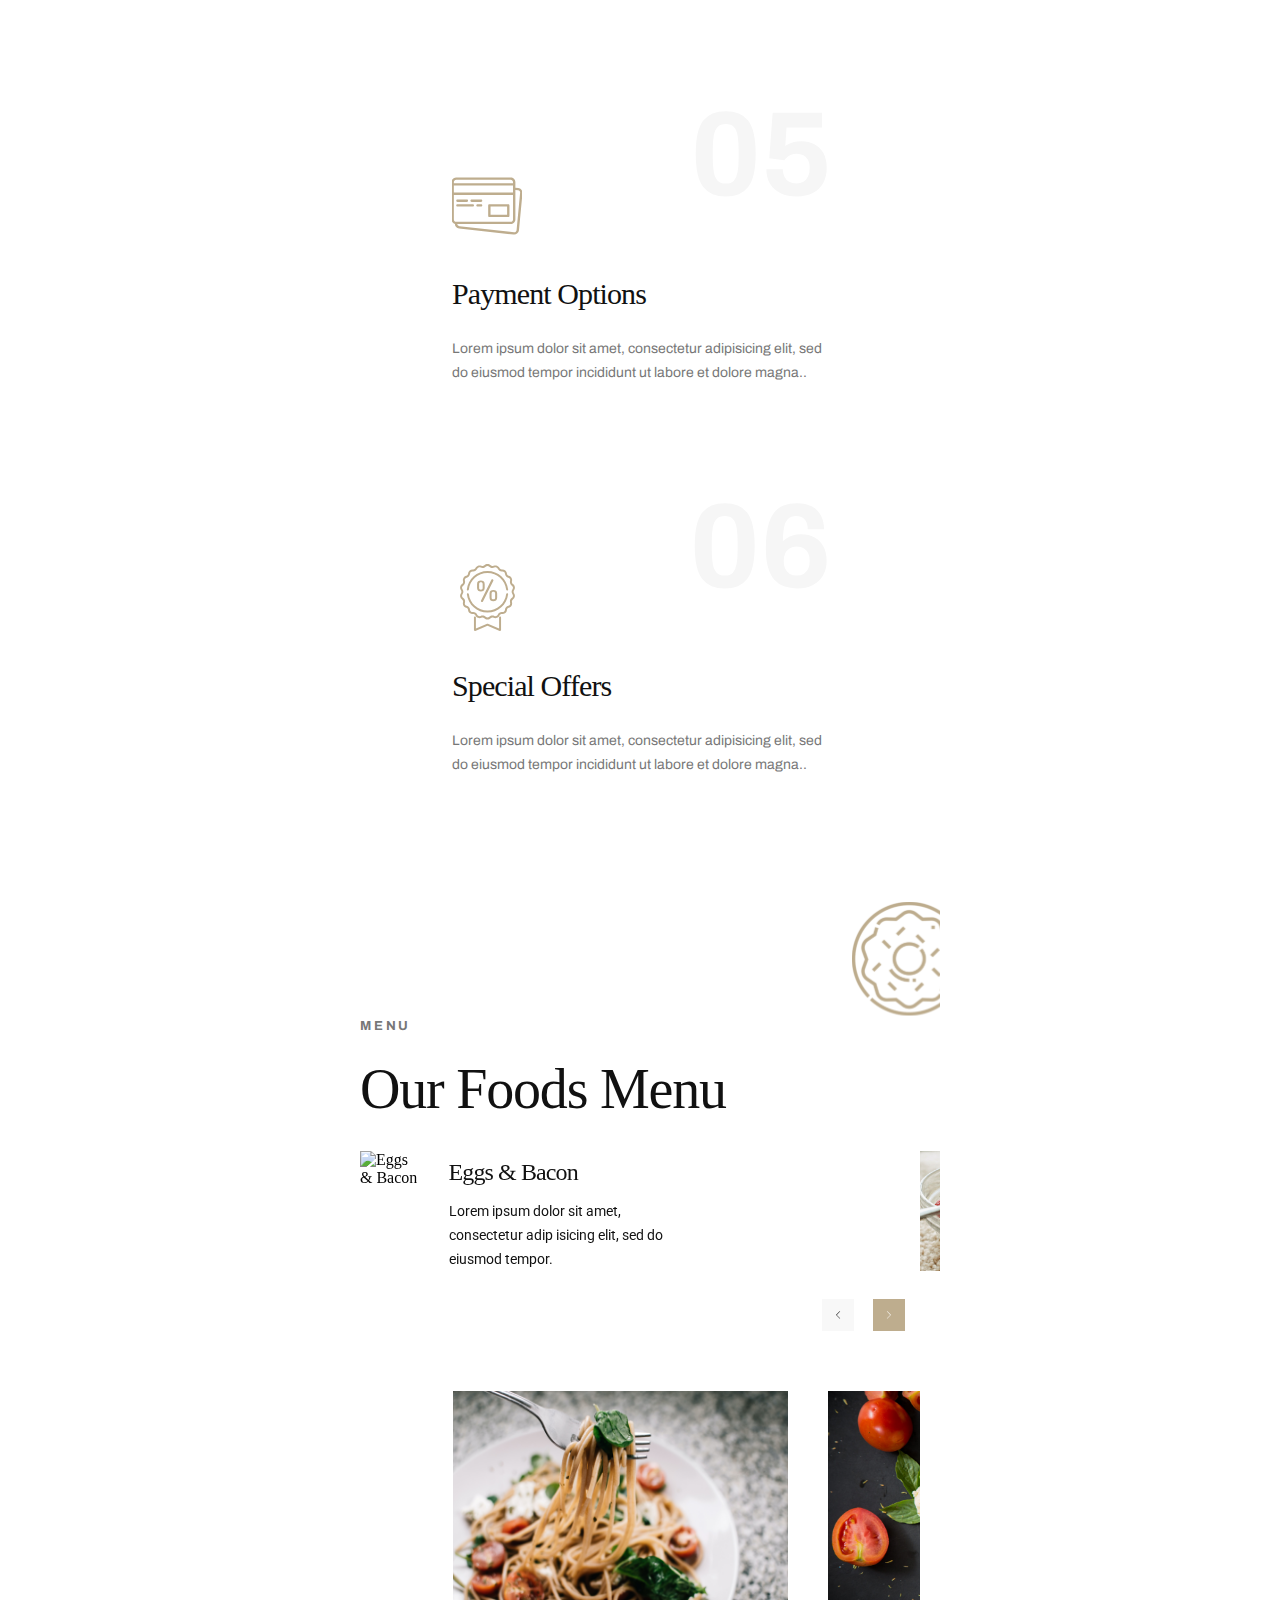
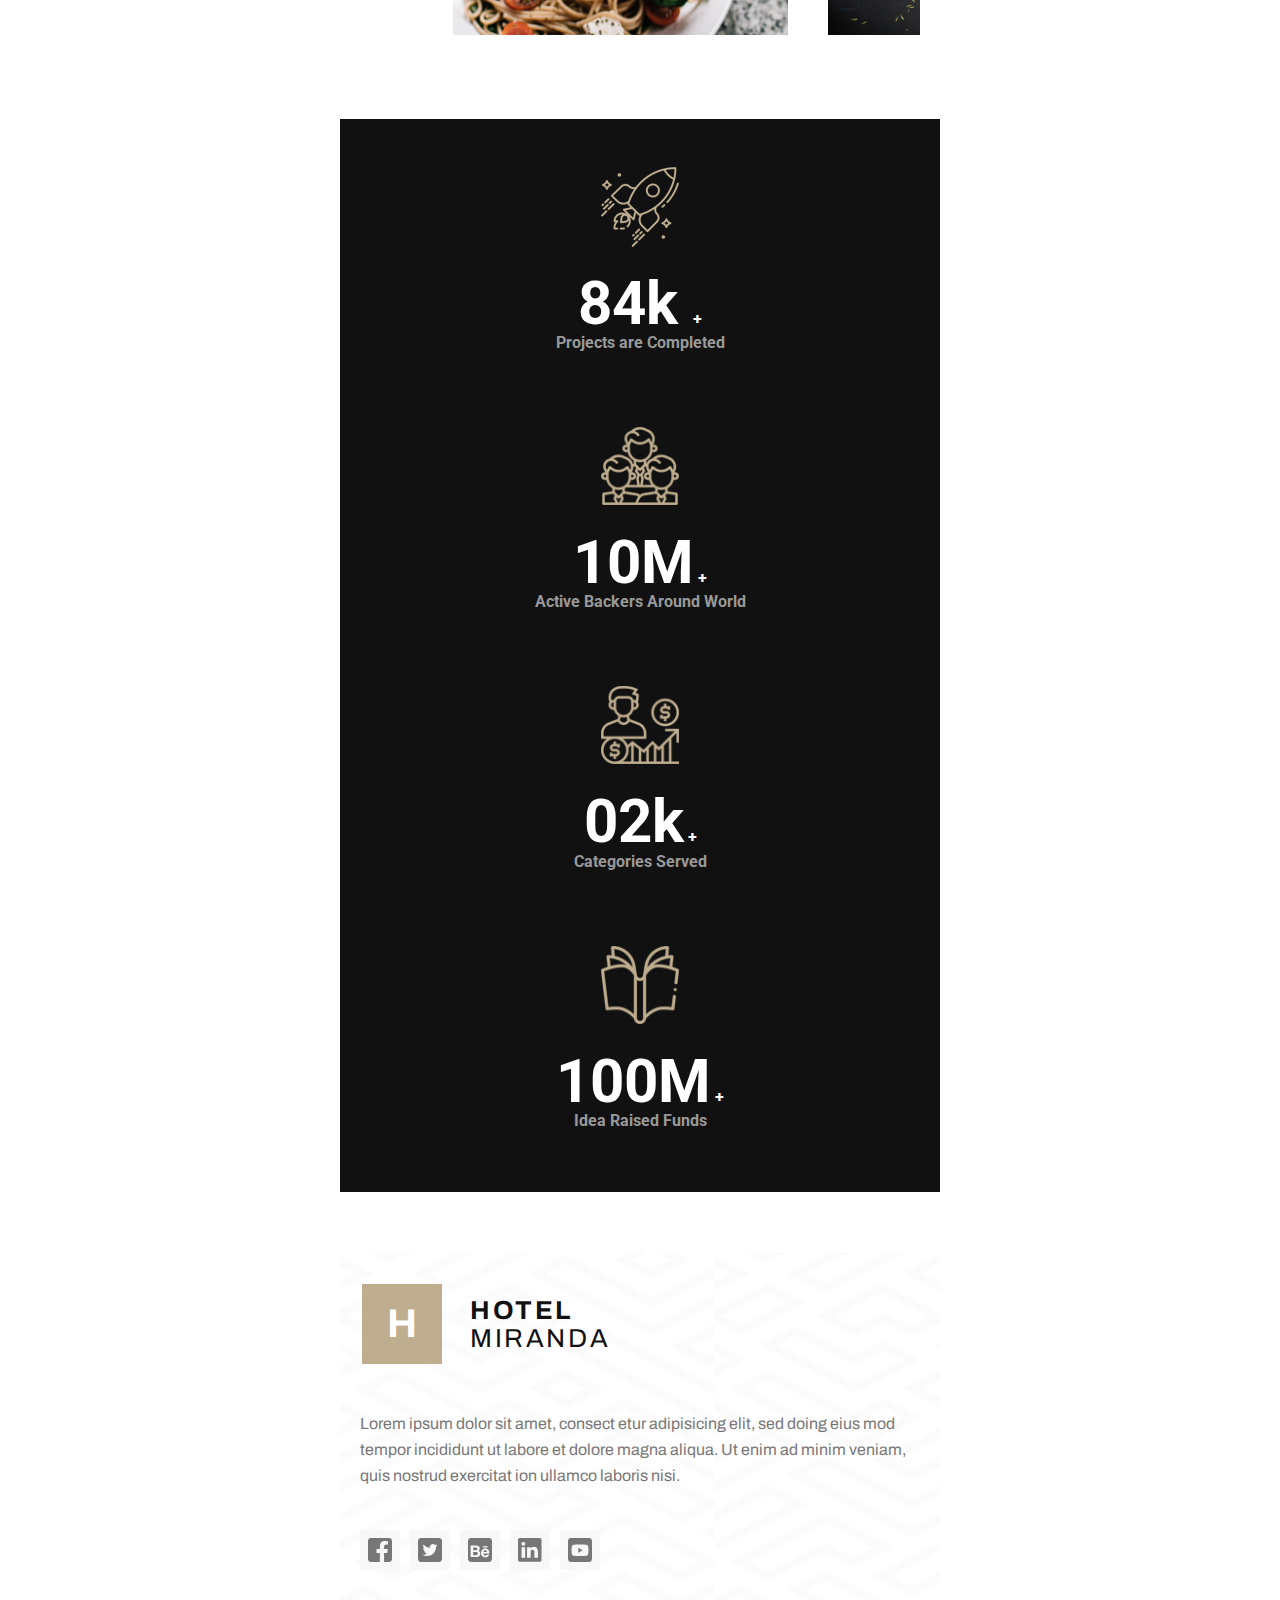
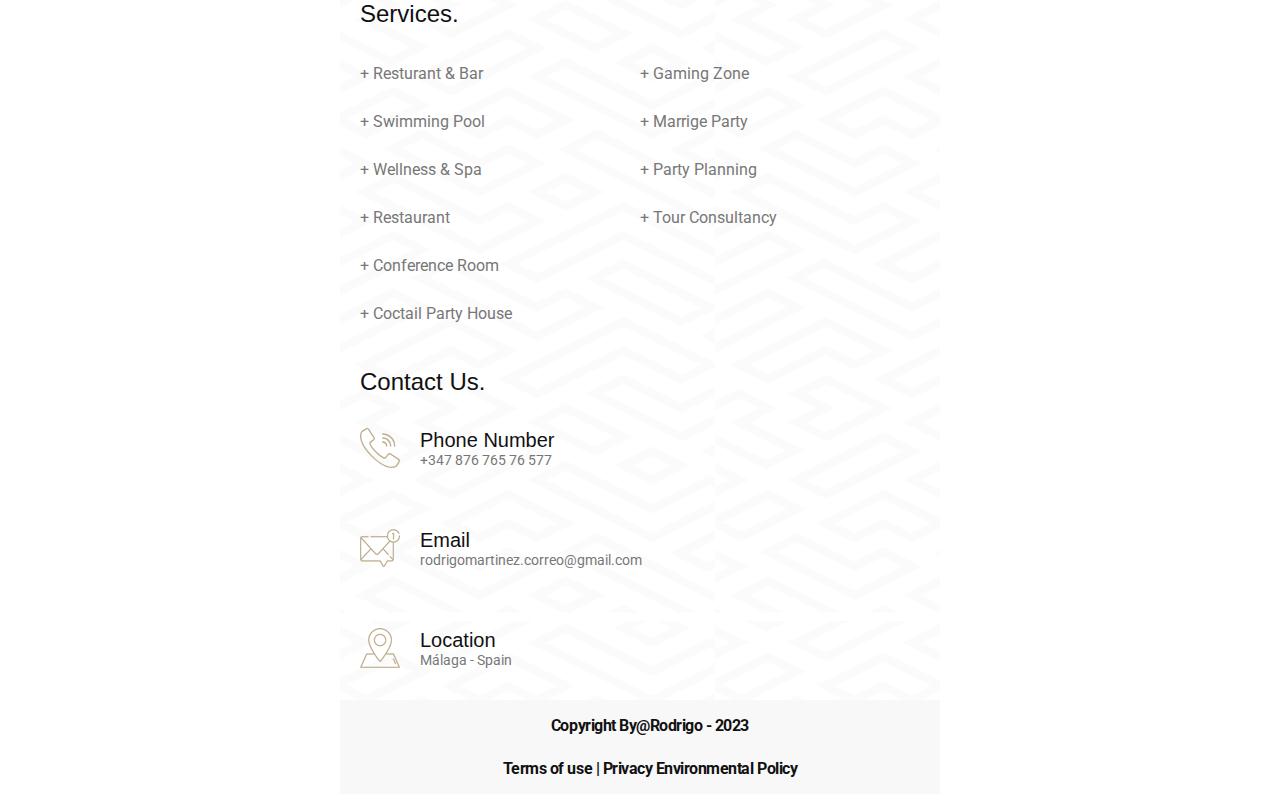
==== commit a703a70f: "changes to check availability for desktop" ====
--- a/index.html
+++ b/index.html
@@ -77,7 +77,7 @@
           <label class="label-text" for="arrivalDate">Arrival Date</label>
           <input class="availability_input" id="arrivalDate" type="date" />
         </div>
-        <div class="availability_item">
+        <div class="availability_item availability_item_left-margin">
           <label class="label-text" for="departureDate">Departure Date</label>
           <input class="availability_input" id="departureDate" type="date" />
         </div>
@@ -517,11 +517,11 @@
           ad minim veniam, quis nostrud exercitat ion ullamco laboris nisi.
         </p>
         <div class="footer-socials">
-          <a href="" class="footer-socials-facebook"></a>
-          <a href="" class="footer-socials-twitter"></a>
-          <a href="" class="footer-socials-behace"></a>
-          <a href="" class="footer-socials-linkedin"></a>
-          <a href="" class="footer-socials-youtube"></a>
+          <a href="https://www.facebook.com/" class="footer-socials-facebook"></a>
+          <a href="https://twitter.com/" class="footer-socials-twitter"></a>
+          <a href="https://www.behance.net/" class="footer-socials-behace"></a>
+          <a href="https://www.linkedin.com/" class="footer-socials-linkedin"></a>
+          <a href="https://www.youtube.com/" class="footer-socials-youtube"></a>
         </div>
         <h4 class="footer-subtitle">Services.</h4>
         <div class="footer-services">
--- a/resources/css/styles.css
+++ b/resources/css/styles.css
@@ -284,6 +284,7 @@
   justify-content: center;
   flex-shrink: 0;
   height: 60px;
+  border: none;
 }
 .button_small {
   width: 217px;
@@ -311,9 +312,6 @@
 }
 .button_big--transparent {
   border: 2px solid rgba(255, 255, 255, 0.33);
-}
-.button_big--centered {
-  margin: 0 auto;
 }
 .button_text {
   font-family: Archivo;
@@ -324,6 +322,9 @@
   line-height: normal;
   letter-spacing: 2.8px;
   text-transform: uppercase;
+}
+.button_centered {
+  margin: 0 auto;
 }
 
 .breadcrumb {
@@ -350,9 +351,9 @@
   color: #bead8e;
 }
 
-@media only screen and (min-width: 1200px) {
+@media only screen and (min-width: 1000px) {
   .breadcrumb {
-    right: 300px;
+    right: 375px;
   }
 }
 .room_amenities {
@@ -673,6 +674,218 @@
   padding-bottom: 48px;
 }
 
+.contact {
+  transition: all 1500ms;
+  padding: 48px 20px 60px;
+  max-width: 600px;
+  margin: 70px auto 0px;
+}
+
+.contact_form {
+  display: flex;
+  background: #fff;
+  flex-direction: column;
+  margin: 0 auto;
+  width: 290px;
+  gap: 16px;
+}
+
+.contact_form_container {
+  display: flex;
+  flex-direction: column;
+  width: 100%;
+  gap: 16px;
+}
+.contact_form_container--inner {
+  display: flex;
+  flex-direction: column;
+  gap: 16px;
+}
+
+.contact_input {
+  font-family: Roboto;
+  color: #686868;
+  font-size: 14px;
+  font-style: normal;
+  font-weight: 400;
+  line-height: normal;
+  border: none;
+  padding: 15px 22px 15px 52px;
+  width: 100%;
+  background: #f8f8f8;
+  position: relative;
+  top: 0px;
+  left: 0px;
+  background-repeat: no-repeat;
+  background-position: 20px center;
+}
+.contact_input:focus {
+  outline: none;
+}
+.contact_input_name {
+  background-image: url("../icons/contact/friend_human.svg");
+}
+.contact_input_phone {
+  background-image: url("../icons/contact/phone_cell.svg");
+}
+.contact_input_email {
+  background-image: url("../icons/contact/email_envelope.svg");
+}
+.contact_input_subject {
+  background-image: url("../icons/contact/gobbler.svg");
+}
+
+.contact_text-area {
+  margin-bottom: 10px;
+  border: none;
+  outline: none;
+  background-color: #f8f8f8;
+  background-image: url("../icons/contact/pen_pencil.svg");
+  background-repeat: no-repeat;
+  background-position: 20px 15px;
+  font: normal 400 26px/28.3px "Archivo", sans-serif;
+  font-size: 14px;
+  line-height: 15.2px;
+  color: #777777;
+  padding: 15px 0 15px 52px;
+  position: relative;
+  max-width: 330px;
+  height: 175px;
+  cursor: text;
+}
+
+.contact_card_container {
+  display: flex;
+  flex-direction: column;
+  gap: 45px;
+}
+
+.contact_card {
+  display: flex;
+  position: relative;
+  margin: 0px auto;
+  padding: 52px 0px 52px 12px;
+  gap: 27px;
+  width: 100%;
+  height: 189px;
+}
+.contact_card_icon {
+  width: 40px;
+  height: 38px;
+  background-size: contain;
+  background-repeat: no-repeat;
+}
+.contact_card_icon--address {
+  background-image: url("../icons/contact/card_address.svg");
+}
+.contact_card_icon--phone {
+  background-image: url("../icons/contact/card_phone.svg");
+}
+.contact_card_icon--email {
+  background-image: url("../icons/contact/card_email.svg");
+}
+.contact_card_text-container {
+  z-index: 1;
+  width: 200px;
+  display: flex;
+  flex-direction: column;
+  gap: 20px;
+}
+.contact_card_text-container_title {
+  color: #111111;
+  font-family: Old Standard TT, sans-serif;
+  font-size: 20px;
+  font-style: normal;
+  font-weight: 400;
+  line-height: 24px;
+}
+.contact_card_text-container_data {
+  color: #777777;
+  font-family: Roboto, serif;
+  font-size: 14px;
+  font-style: normal;
+  font-weight: 400;
+  line-height: normal;
+}
+.contact_card_text-container_data--phone {
+  width: 136px;
+}
+.contact_card_big-number {
+  position: absolute;
+  text-align: right;
+  top: -6px;
+  right: 0px;
+  z-index: 0;
+  color: #f8f8f8;
+  font-family: Roboto, serif;
+  font-size: 200px;
+  font-style: normal;
+  font-weight: 700;
+  line-height: normal;
+  letter-spacing: -6px;
+}
+
+.contact_google-map {
+  margin: 70px auto 60px;
+}
+.contact_google-map iframe {
+  min-height: 200px;
+}
+
+@media only screen and (min-width: 1000px) {
+  .contact {
+    padding: 48px 20px 60px;
+    max-width: 2000px;
+    margin: 70px auto 0px;
+  }
+  .contact_card_container {
+    display: flex;
+    margin: 0 auto;
+    flex-direction: row;
+    gap: 45px;
+    min-width: fit-content;
+    max-width: 65%;
+  }
+  .contact_card {
+    display: flex;
+    position: relative;
+    margin: 0px auto;
+    padding: 52px 0px 52px 12px;
+    gap: 27px;
+    height: 189px;
+  }
+  .contact_google-map {
+    margin: 70px auto;
+    max-width: 65%;
+  }
+  .contact_google-map iframe {
+    min-height: 700px;
+  }
+  .contact_form {
+    display: flex;
+    background: #fff;
+    flex-direction: column;
+    margin: 0 auto;
+    width: 50%;
+    gap: 16px;
+  }
+  .contact_form_container {
+    display: flex;
+    flex-direction: row;
+    width: 100%;
+    gap: 16px;
+  }
+  .contact_form_container--inner {
+    width: 100%;
+    display: flex;
+    flex-direction: column;
+    gap: 16px;
+  }
+  .contact_text-area {
+    max-width: 100%;
+    height: 250px;
+  }
+}
 .amenities {
   margin: 0 auto;
   max-width: 600px;
@@ -902,6 +1115,12 @@
   gap: 24px;
 }
 
+@media only screen and (min-width: 1000px) {
+  .banner {
+    max-width: 2000px;
+    padding-left: 372px;
+  }
+}
 .availability {
   max-width: 600px;
   margin: 70px auto 0px;
@@ -918,6 +1137,7 @@
   display: inline-flex;
   flex-direction: column;
   width: 100%;
+  gap: 10px;
 }
 
 .availability_item {
@@ -925,6 +1145,7 @@
   flex-direction: column;
   justify-content: center;
   align-items: flex-start;
+  gap: 10px;
   margin-bottom: 30px;
 }
 
@@ -946,10 +1167,10 @@
   font-style: normal;
   font-weight: 700;
   line-height: normal;
-  margin-bottom: 13px;
 }
 .label-text--black {
   color: #111111;
+  font-size: 14px;
 }
 
 .availability_input {
@@ -977,6 +1198,7 @@
 .availability_input[type=date]::-webkit-calendar-picker-indicator {
   background-image: url("../icons/availability/calendar.svg");
   position: absolute;
+  width: 100%;
   left: 0px;
   top: 0px;
   color: #fff;
@@ -991,9 +1213,8 @@
   font-weight: 400;
   line-height: normal;
   border: none;
-  padding: 0 22px 0 30px;
-  height: 60px;
-  width: 290px;
+  padding: 15px 22px 15px 30px;
+  max-width: 290px;
   background: #f8f8f8;
   position: relative;
   top: 0px;
@@ -1007,11 +1228,53 @@
   background-image: url("../icons/availability/grey_calendar.svg");
   position: absolute;
   right: 15px;
-  top: 21px;
+  align-items: center;
   color: #fff;
   cursor: pointer;
 }
 
+.availability_text-area {
+  margin-bottom: 10px;
+  border: none;
+  outline: none;
+  background-color: #f8f8f8;
+  font: normal 400 26px/28.3px "Archivo", sans-serif;
+  font-size: 14px;
+  line-height: 15.2px;
+  color: #777777;
+  padding: 15px 0 15px 30px;
+  position: relative;
+  max-width: 330px;
+  cursor: text;
+}
+
+@media only screen and (min-width: 1000px) {
+  .availability {
+    max-width: 2000px;
+    padding: 37px 0px 40px 372px;
+  }
+  .availability--white {
+    background: #fff;
+    margin: 49px auto 0px;
+    width: 290px;
+  }
+  .availability_form {
+    flex-direction: row;
+    width: 100%;
+    align-items: center;
+  }
+  .availability_form_rdetails {
+    flex-direction: column;
+    align-items: normal;
+  }
+  .availability_item {
+    width: 330px;
+    margin: 0px;
+  }
+  .availability_item_left-margin {
+    margin-right: 12%;
+  }
+}
 .about-us {
   display: flex;
   flex-direction: column;
